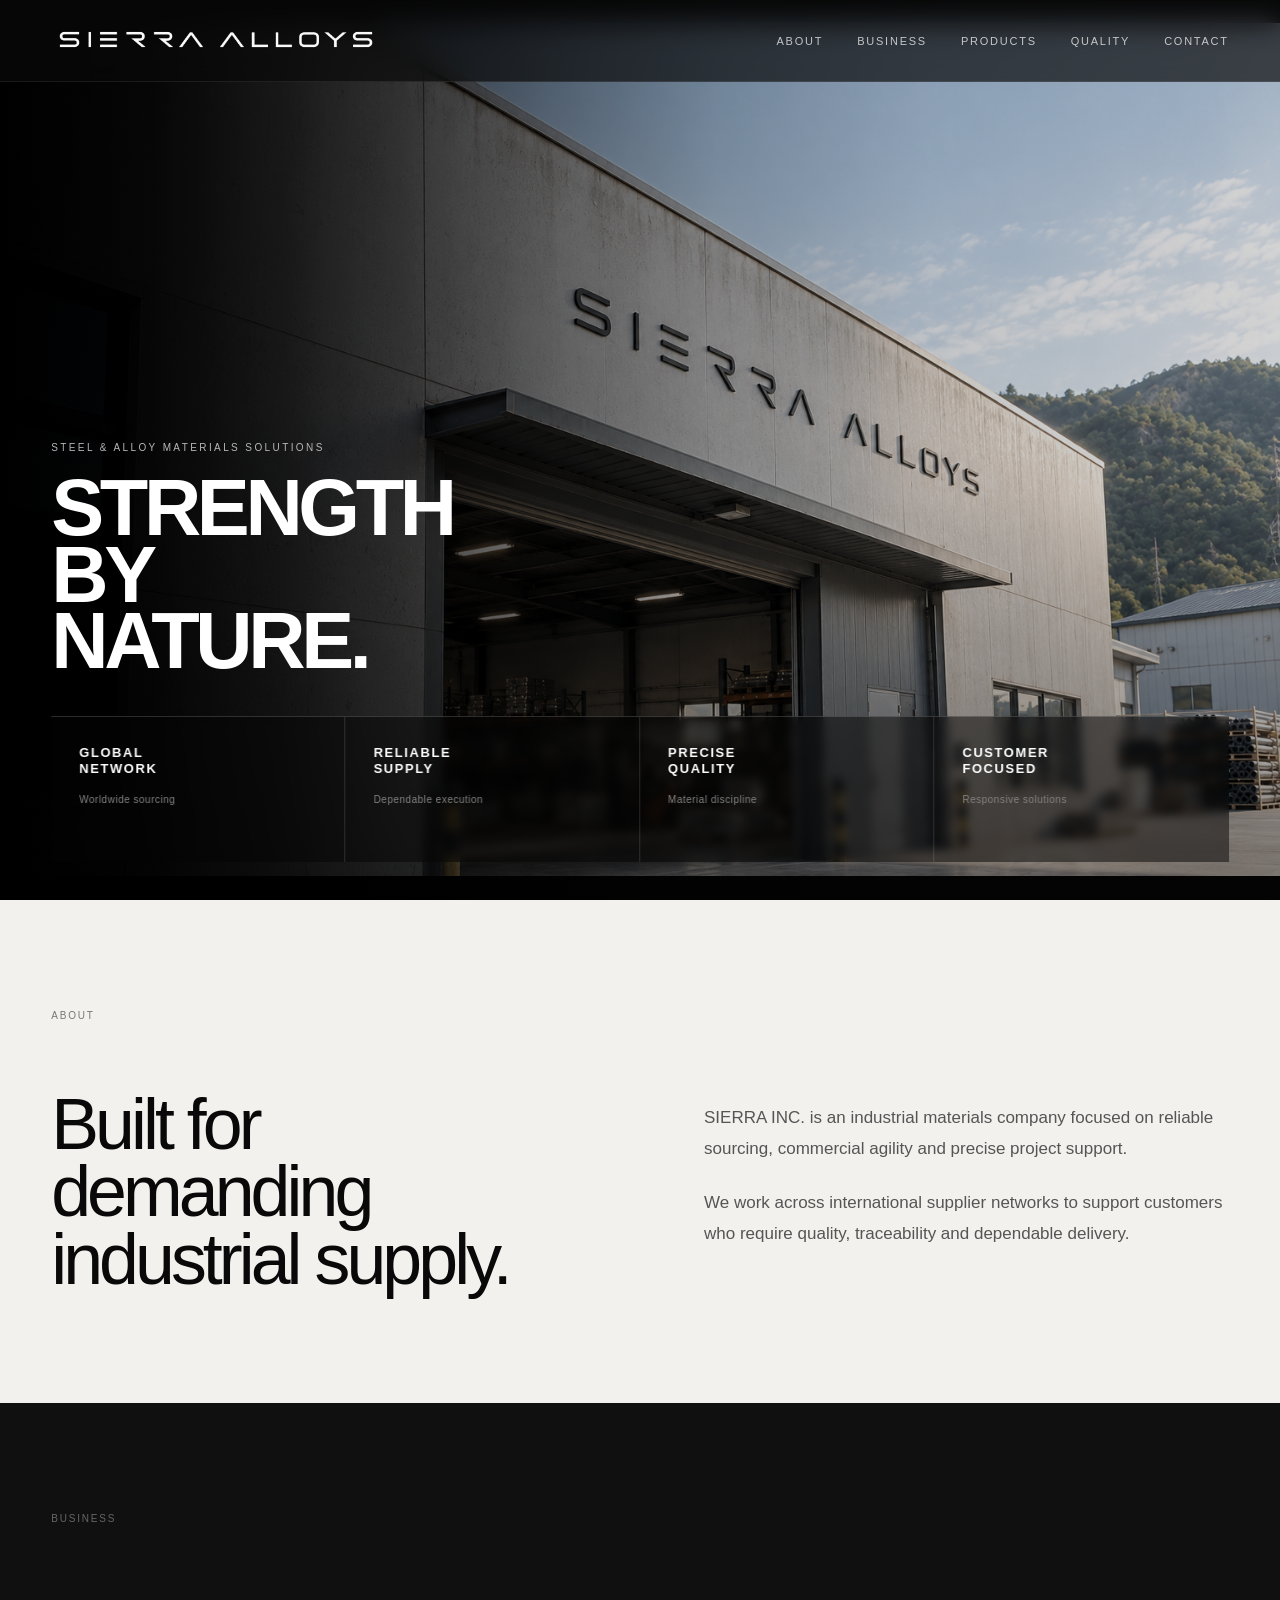
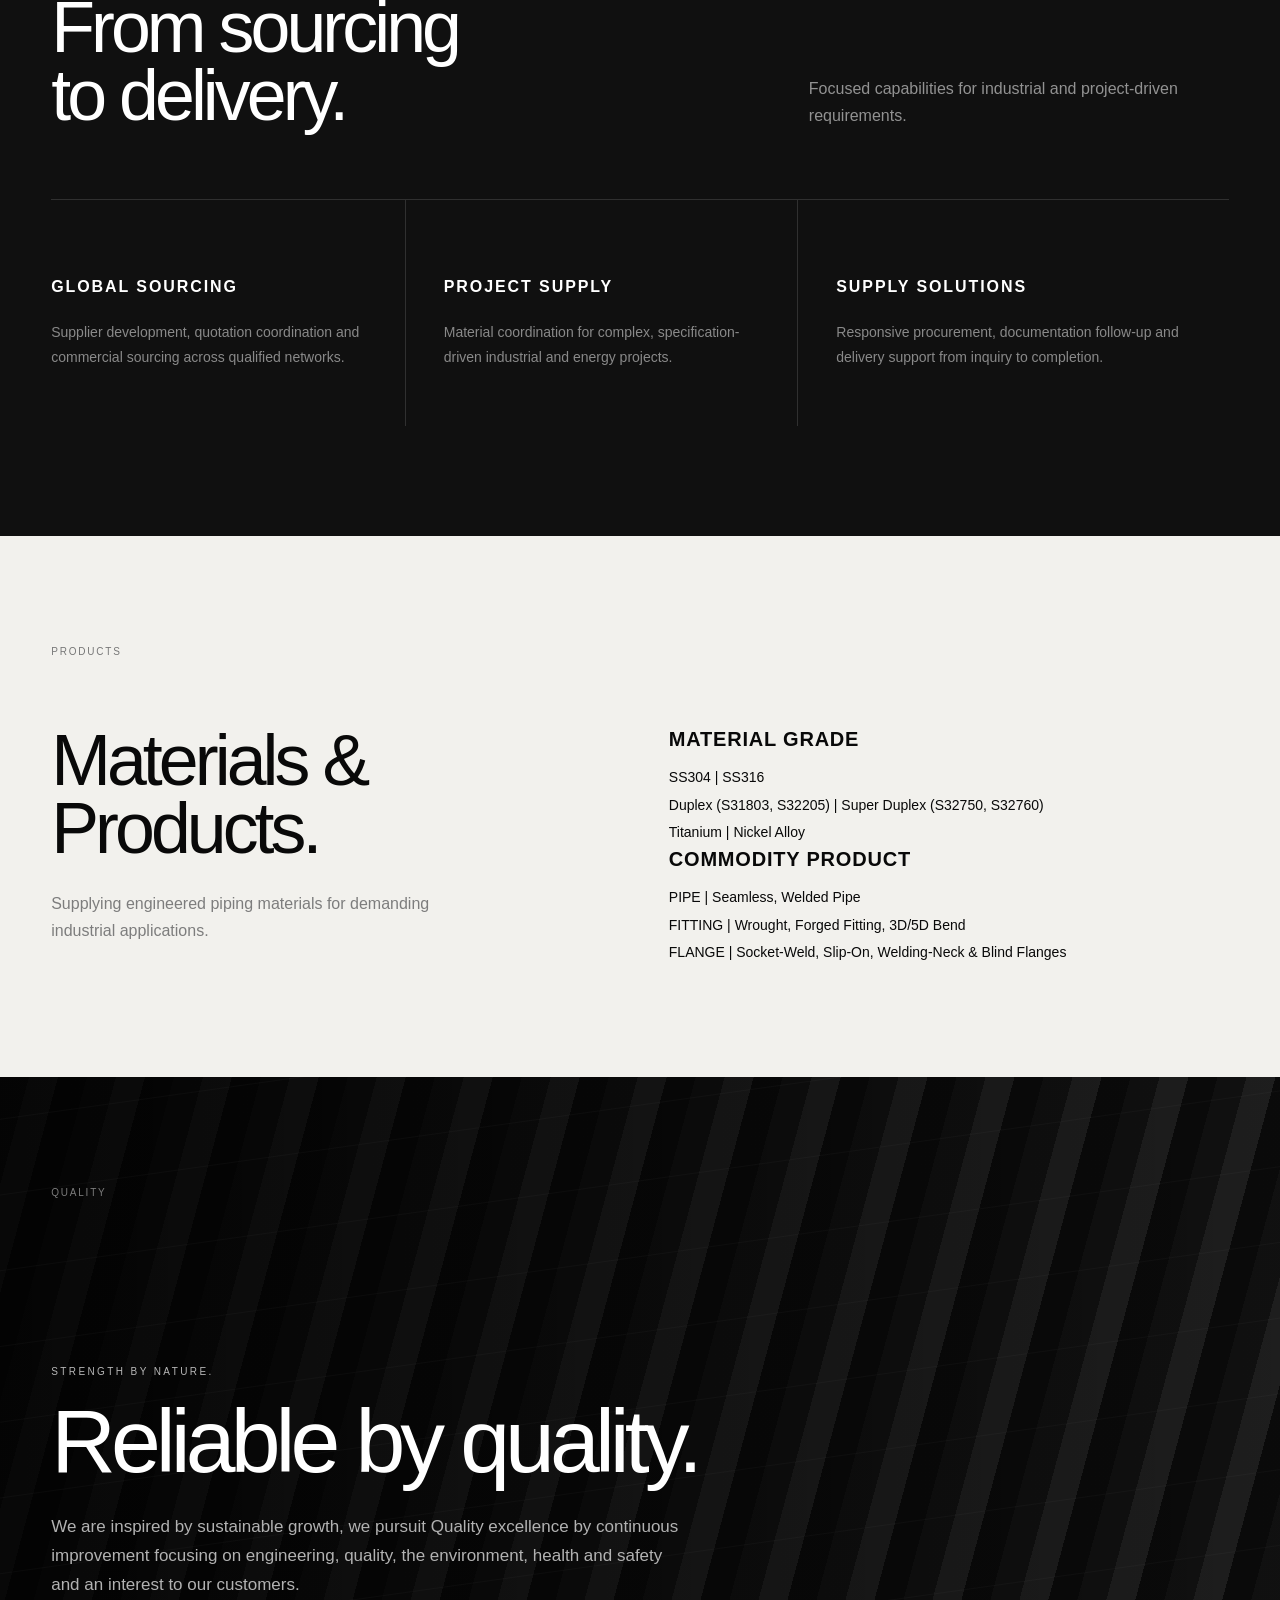
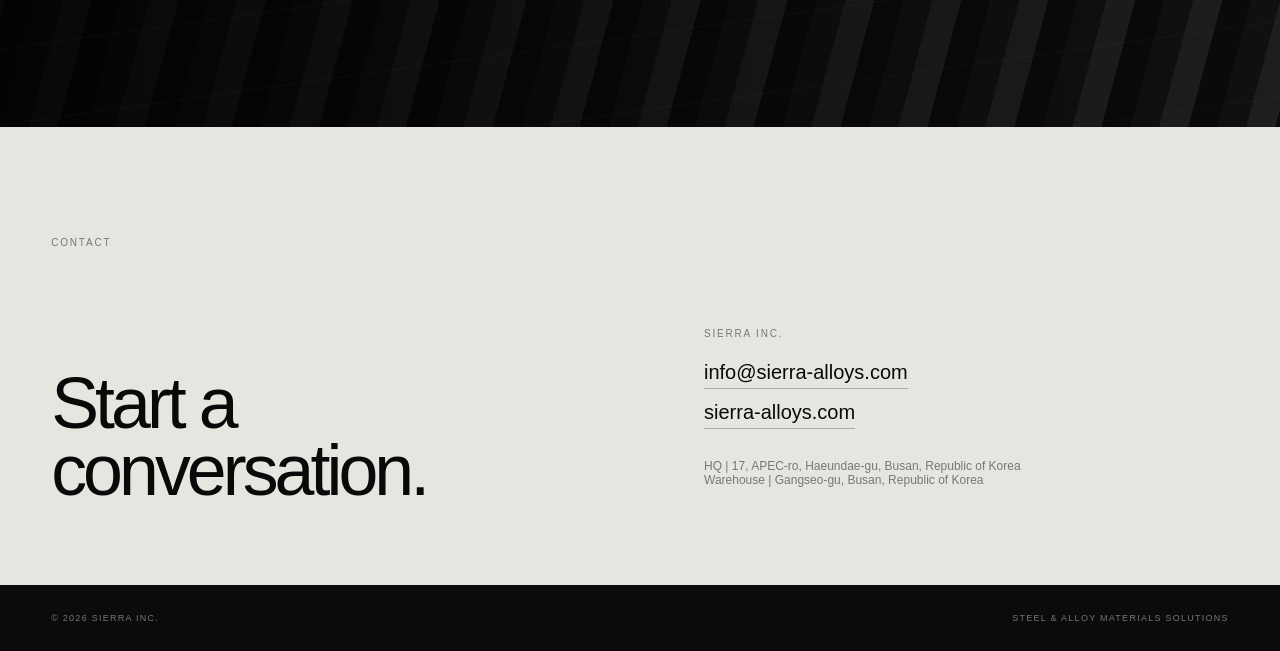
==== index.html @ 33228e4f "Update index.html" ====
<!doctype html>
<html lang="en">
<head>
  <meta charset="utf-8">
  <meta name="viewport" content="width=device-width, initial-scale=1">
  <meta name="description" content="SIERRA INC. — Steel & Alloy materials solutions.">
  <meta name="theme-color" content="#0a0a0a">
  <title>SIERRA ALLOYS | Steel & Alloy Materials Solutions</title>
  <link rel="stylesheet" href="style.css">
</head>
<body>
  <header class="site-header">
<a class="brand" href="#top" aria-label="SIERRA ALLOYS home">
  <img src="assets/sierra%20logo%20web2.png" alt="SIERRA ALLOYS">
</a>
    <button class="menu-toggle" aria-label="Open menu" aria-expanded="false">
      <span></span><span></span>
    </button>
    <nav class="nav">
      <a href="#about">ABOUT</a>
      <a href="#business">BUSINESS</a>
      <a href="#products">PRODUCTS</a>
      <a href="#quality">QUALITY</a>
      <a href="#contact">CONTACT</a>
    </nav>
  </header>

  <main id="top">
<section class="hero">

  <div class="hero-bg"></div>

  <div class="hero-content">

    <div class="hero-copy">

      <p class="eyebrow">STEEL &amp; ALLOY MATERIALS SOLUTIONS</p>

      <h1>
        STRENGTH<br>
        BY<br>
        NATURE.
      </h1>

    </div>

  </div>

  <div class="feature-strip">

    <div>
      <span class="feature-no"></span>
      <strong>GLOBAL<br>NETWORK</strong>
      <small>Worldwide sourcing</small>
    </div>

    <div>
      <span class="feature-no"></span>
      <strong>RELIABLE<br>SUPPLY</strong>
      <small>Dependable execution</small>
    </div>

    <div>
      <span class="feature-no"></span>
      <strong>PRECISE<br>QUALITY</strong>
      <small>Material discipline</small>
    </div>

    <div>
      <span class="feature-no"></span>
      <strong>CUSTOMER<br>FOCUSED</strong>
      <small>Responsive solutions</small>
    </div>

  </div>

</section>

    <section class="section light" id="about">
      <div class="section-label">ABOUT</div>
      <div class="two-col">
        <h2>Built for demanding<br>industrial supply.</h2>
        <div class="body-copy">
          <p>
            SIERRA INC. is an industrial materials company focused on reliable
            sourcing, commercial agility and precise project support.
          </p>
          <p>
            We work across international supplier networks to support customers
            who require quality, traceability and dependable delivery.
          </p>
        </div>
      </div>
    </section>

    <section class="section dark" id="business">
      <div class="section-label">BUSINESS</div>
      <div class="section-head">
        <h2>From sourcing<br>to delivery.</h2>
        <p>Focused capabilities for industrial and project-driven requirements.</p>
      </div>
      <div class="cards">
        <article>
          <span></span>
          <h3>GLOBAL SOURCING</h3>
          <p>Supplier development, quotation coordination and commercial sourcing across qualified networks.</p>
        </article>
        <article>
          <span></span>
          <h3>PROJECT SUPPLY</h3>
          <p>Material coordination for complex, specification-driven industrial and energy projects.</p>
        </article>
        <article>
          <span></span>
          <h3>SUPPLY SOLUTIONS</h3>
          <p>Responsive procurement, documentation follow-up and delivery support from inquiry to completion.</p>
        </article>
      </div>
    </section>

   <section class="section light" id="products">
  <div class="section-label">PRODUCTS</div>

  <div class="product-layout">
    <div>
      <h2>Materials &<br>Products.</h2>
      <p class="muted">
        Supplying engineered piping materials for demanding industrial applications.
      </p>
    </div>

<div class="product-list">

  <div class="product-heading">
    <span></span>
    <strong>MATERIAL GRADE</strong>
    <em>→</em>
  </div>

  <div class="product-detail">
    <span></span>
    <strong>SS304 | SS316</strong>
    <em></em>
  </div>

  <div class="product-detail">
    <span></span>
    <strong>Duplex (S31803, S32205) | Super Duplex (S32750, S32760)</strong>
    <em></em>
  </div>

  <div class="product-detail">
    <span></span>
    <strong>Titanium | Nickel Alloy</strong>
    <em></em>
  </div>

  <div class="product-heading">
    <span></span>
    <strong>COMMODITY PRODUCT</strong>
    <em>→</em>
  </div>

  <div class="product-detail">
    <span></span>
    <strong>PIPE | Seamless, Welded Pipe</strong>
    <em></em>
  </div>

  <div class="product-detail">
    <span></span>
    <strong>FITTING | Wrought, Forged Fitting, 3D/5D Bend</strong>
    <em></em>
  </div>

  <div class="product-detail">
    <span></span>
    <strong>FLANGE | Socket-Weld, Slip-On, Welding-Neck &amp; Blind Flanges</strong>
    <em></em>
  </div>

</div>
  </div>
</section>

    <section class="section metal" id="quality">
      <div class="section-label">QUALITY</div>
      <div class="solution-copy">
        <p class="eyebrow">STRENGTH BY NATURE.</p>
        <h2>Reliable by quality.</h2>
        <p>
          We are inspired by sustainable growth, we pursuit Quality excellence by continuous improvement focusing on engineering, quality, the environment, health and safety and an interest to our customers.
        </p>
      </div>
    </section>

    <section class="section contact" id="contact">
      <div class="section-label">CONTACT</div>
      <div class="contact-grid">
        <div>
          <h2>Start a<br>conversation.</h2>
        </div>
        <div class="contact-info">
          <p class="caption">SIERRA INC.</p>
          <a href="mailto:info@sierra-alloys.com">info@sierra-alloys.com</a>
          <a href="https://sierra-alloys.com">sierra-alloys.com</a>
          <p class="small">HQ | 17, APEC-ro, Haeundae-gu, Busan, Republic of Korea<br>
          Warehouse | Gangseo-gu, Busan, Republic of Korea</p>
        </div>
      </div>
    </section>
  </main>

  <footer>
    <span>© 2026 SIERRA INC.</span>
    <span>STEEL & ALLOY MATERIALS SOLUTIONS</span>
  </footer>

  <script src="script.js"></script>
</body>
</html>
---- style.css ----
:root{
  --black:#090909;
  --charcoal:#121212;
  --line:#2c2c2c;
  --off:#f2f1ed;
  --white:#fff;
  --muted:#9b9b9b;
  --max:1440px;
  --side:4vw;
}

*{
  box-sizing:border-box;
}

html{
  scroll-behavior:smooth;
}

body{
  margin:0;
  font-family:Arial, Helvetica, sans-serif;
  color:var(--black);
  background:var(--off);
  -webkit-font-smoothing:antialiased;
}

a{
  color:inherit;
  text-decoration:none;
}


/* HEADER */

.site-header{
  position:fixed;
  top:0;
  left:0;
  right:0;
  z-index:50;

  height:82px;

  padding:0 max(28px,var(--side));

  display:flex;
  align-items:center;
  justify-content:space-between;

  background:rgba(9,9,9,.68);

  backdrop-filter:blur(14px);
  -webkit-backdrop-filter:blur(14px);

  border-bottom:1px solid rgba(255,255,255,.08);

  color:#fff;
}


/* LOGO */

.brand{
  display:flex;
  align-items:center;
  justify-content:flex-start;

  width:340px;
  height:82px;

  flex:0 0 340px;

  margin:0;
  padding:0;

  overflow:visible;
}

.brand img{
  display:block;

  width:300px;
  height:auto;

  max-width:none;
  max-height:none;

  margin:0;
  padding:0;

  object-fit:contain;
  object-position:left center;

  transform:scale(1.10);
  transform-origin:left center;
}

.brand-word{
  display:none;
}


/* NAVIGATION */

.nav{
  display:flex;
  align-items:center;
  gap:34px;

  font-size:11px;
  letter-spacing:.16em;
}

.nav a{
  opacity:.72;
  transition:opacity .2s ease;
}

.nav a:hover{
  opacity:1;
}

.menu-toggle{
  display:none;

  width:34px;
  height:28px;

  padding:5px;

  border:0;
  background:none;
}

.menu-toggle span{
  display:block;

  height:1px;

  margin:6px 0;

  background:#fff;
}


/* HERO */

.hero{
  position:relative;

  height:100vh;
  min-height:760px;

  padding-top:82px;

  background:#090909;
  color:#fff;

  overflow:hidden;
}

.hero-bg{
  position:absolute;

  top:0;
  left:0;
  right:0;
  bottom:0;

  z-index:0;

  background-color:#090909;

  background-image:
    linear-gradient(
      90deg,
      rgba(2,2,2,.99) 0%,
      rgba(2,2,2,.95) 12%,
      rgba(2,2,2,.84) 22%,
      rgba(3,3,3,.66) 32%,
      rgba(3,3,3,.42) 43%,
      rgba(3,3,3,.20) 56%,
      rgba(3,3,3,.07) 72%,
      rgba(3,3,3,.02) 100%
    ),
    linear-gradient(
      0deg,
      rgba(5,5,5,.42) 0%,
      rgba(5,5,5,.07) 45%,
      rgba(5,5,5,.07) 100%
    ),
    url("assets/sierra-main.jpg");

  background-repeat:no-repeat;
  background-size:100% auto;
  background-position:52% center;

  filter:
    saturate(.64)
    contrast(1.03)
    brightness(.90);
}

.hero-content{
  position:relative;
  z-index:2;

  width:calc(100% - (var(--side) * 2));
  max-width:var(--max);

  height:calc(100% - 183px);

  margin:0 auto;

  display:flex;
  align-items:flex-end;
}

.hero-copy{
  width:58%;

  padding:0 5vw 42px 0;
}

.eyebrow{
  margin:0 0 22px;

  font-size:10px;
  line-height:1;

  letter-spacing:.24em;

  color:#b7b7b7;
}

.hero h1{
  margin:0;

  font-size:clamp(64px,6.2vw,104px);
  line-height:.84;

  font-weight:600;

  letter-spacing:-.055em;

  color:#fff;
}

.lead{
  max-width:530px;

  margin:32px 0 24px;

  font-size:16px;
  line-height:1.7;

  color:#bcbcbc;
}

.text-link{
  display:inline-block;

  width:max-content;

  padding-bottom:9px;

  border-bottom:1px solid rgba(255,255,255,.28);

  font-size:10px;
  letter-spacing:.2em;

  color:#fff;
}

.text-link span{
  margin-left:18px;
}


/* FEATURE STRIP */

.feature-strip{
  position:absolute;

  left:50%;
  bottom:38px;

  transform:translateX(-50%);

  z-index:3;

  width:calc(100% - (var(--side) * 2));
  max-width:var(--max);

  display:grid;
  grid-template-columns:repeat(4,1fr);

  border-top:1px solid rgba(255,255,255,.16);

  background:rgba(5,5,5,.50);

  backdrop-filter:blur(5px);
  -webkit-backdrop-filter:blur(5px);
}

.feature-strip > div{
  position:relative;

  min-height:145px;

  padding:28px;

  border-right:1px solid rgba(255,255,255,.14);
}

.feature-strip > div:last-child{
  border-right:0;
}

.feature-no{
  position:absolute;
  top:18px;
  right:18px;

  font-size:9px;
  color:#777;
}

.feature-strip strong{
  display:block;

  font-size:13px;
  line-height:1.2;

  letter-spacing:.12em;

  color:#fff;
}

.feature-strip small{
  display:block;

  margin-top:18px;

  font-size:10px;
  letter-spacing:.05em;

  color:#858585;
}


/* GENERAL */

.section{
  padding:110px max(28px,var(--side));

  scroll-margin-top:82px;
}

.section > *{
  width:100%;
  max-width:var(--max);

  margin-left:auto;
  margin-right:auto;
}

.section-label{
  margin-top:0;
  margin-bottom:70px;

  font-size:10px;
  letter-spacing:.18em;

  color:#777;
}

.two-col{
  display:grid;
  grid-template-columns:1fr 1fr;
  gap:10vw;
}

h2{
  margin:0;

  font-size:clamp(44px,5.6vw,90px);
  line-height:.94;

  letter-spacing:-.055em;

  font-weight:500;
}

.body-copy{
  max-width:560px;
  padding-top:12px;
}

.body-copy p{
  margin:0 0 24px;

  font-size:17px;
  line-height:1.8;

  color:#555;
}


/* BUSINESS */

.dark{
  background:#101010;
  color:#fff;
}

.dark .section-label{
  color:#666;
}

.section-head{
  display:flex;
  justify-content:space-between;
  align-items:flex-end;

  gap:50px;

  margin-bottom:70px;
}

.section-head p{
  max-width:420px;

  margin:0;

  color:#929292;
  line-height:1.7;
}

.cards{
  display:grid;
  grid-template-columns:repeat(3,1fr);

  border-top:1px solid #303030;
}

.cards article{
  margin-right:38px;

  padding:34px 38px 56px 0;

  border-right:1px solid #303030;
}

.cards article:last-child{
  margin-right:0;
  border-right:0;
}

.cards span{
  font-size:10px;
  color:#666;
}

.cards h3{
  margin:44px 0 24px;

  font-size:16px;
  letter-spacing:.12em;
}

.cards p{
  max-width:370px;

  margin:0;

  font-size:14px;
  line-height:1.8;

  color:#898989;
}


/* ========================================
   PRODUCTS
======================================== */

.product-layout{
  position:relative;

  display:grid;

  /*
    왼쪽 제목을 더 왼쪽,
    오른쪽 제품정보를 더 오른쪽
  */
  grid-template-columns:44% 56%;

  width:100%;
  max-width:var(--max);

  gap:0;

  align-items:start;
}


/* LEFT : MATERIALS & PRODUCTS */

.product-layout > div:first-child{
  grid-column:1;
  grid-row:1;

  justify-self:start;

  width:100%;

  padding:0;
  margin:0;
}

.product-layout > div:first-child h2{
  width:100%;
  max-width:520px;

  margin:0;
}

.product-layout > div:first-child .muted{
  width:100%;
  max-width:420px;

  margin-top:28px;

  color:#7d7d7d;

  line-height:1.7;
}


/* RIGHT : PRODUCT INFO */

.product-list{
  grid-column:2;
  grid-row:1;

  width:560px;
  max-width:100%;

  justify-self:end;

  margin:0;
  padding:0;

  border:0;
}


/* PRODUCT HEADINGS */

.product-list .product-heading{
  display:block;

  width:100%;

  min-height:0;

  padding:0;
  margin:0 0 12px;

  border:0;
}

.product-list .product-heading span{
  display:none;
}

.product-list .product-heading strong{
  display:block;

  margin:0;
  padding:0;

  font-size:20px;
  line-height:1.25;

  font-weight:700;

  letter-spacing:.04em;
}


/* REMOVE ARROWS */

.product-list .product-heading em{
  display:none;
}


/* PRODUCT DETAILS */

.product-list .product-detail{
  display:block;

  width:100%;

  height:auto;
  min-height:0;

  padding:4px 0;
  margin:0;

  border:0;
}

.product-list .product-detail strong{
  display:block;

  margin:0;
  padding:0;

  font-size:14px;
  line-height:1.4;

  font-weight:400;

  letter-spacing:0;
}


/* SECOND GROUP */

.product-list .second-heading{
  margin-top:22px;
  margin-bottom:12px;

  border:0;
}


/* QUALITY */

.metal{
  position:relative;

  min-height:650px;

  display:flex;
  flex-direction:column;
  justify-content:flex-end;

  overflow:hidden;

  color:#fff;

  background:
    linear-gradient(
      90deg,
      rgba(0,0,0,.8),
      rgba(0,0,0,.22)
    ),
    repeating-linear-gradient(
      105deg,
      #151515 0 28px,
      #262626 28px 56px,
      #0d0d0d 56px 84px
    );
}

.metal:after{
  content:"";

  position:absolute;

  inset:-20%;

  opacity:.45;

  background:
    repeating-linear-gradient(
      0deg,
      transparent 0 73px,
      rgba(255,255,255,.06) 74px,
      transparent 75px
    );

  transform:rotate(-8deg);
}

.metal > *{
  position:relative;
  z-index:2;
}

.metal .section-label{
  position:absolute;

  top:110px;

  left:max(28px,var(--side));
  right:max(28px,var(--side));

  color:#7c7c7c;
}

.solution-copy{
  margin:0 !important;
  max-width:800px !important;
}

.solution-copy h2{
  font-size:clamp(54px,7vw,105px);
}

.solution-copy > p:last-child{
  max-width:630px;

  margin-top:30px;

  font-size:17px;
  line-height:1.7;

  color:#b2b2b2;
}


/* CONTACT */

.contact{
  padding-bottom:80px;

  background:#e7e5df;
}

.contact-grid{
  display:grid;
  grid-template-columns:1fr 1fr;

  gap:10vw;

  align-items:end;
}

.contact-info{
  display:flex;
  flex-direction:column;
  align-items:flex-start;

  gap:12px;

  padding-bottom:6px;
}

.contact-info a{
  padding-bottom:4px;

  border-bottom:1px solid #aaa;

  font-size:20px;
}

.caption{
  font-size:10px;
  letter-spacing:.18em;

  color:#777;
}

.small{
  margin-top:18px;

  font-size:12px;

  color:#777;
}


/* FOOTER */

footer{
  padding:28px max(28px,var(--side));

  display:flex;
  justify-content:space-between;

  background:#0b0b0b;

  color:#777;

  font-size:9px;
  letter-spacing:.14em;
}


/* TABLET */

@media(max-width:1100px){

  .brand{
    width:260px;
    flex-basis:260px;
  }

  .brand img{
    width:245px;
    transform:scale(1.06);
  }

  .nav{
    gap:22px;
    font-size:10px;
  }

  .hero h1{
    font-size:clamp(58px,7vw,84px);
  }

}


/* MOBILE */

@media(max-width:850px){

  :root{
    --side:28px;
  }

  .site-header{
    height:70px;
    padding:0 24px;
  }

  .brand{
    width:175px;
    height:70px;

    flex:0 0 175px;
  }

  .brand img{
    width:165px;

    transform:scale(1.05);
    transform-origin:left center;
  }

  .nav{
    position:absolute;

    top:70px;
    left:0;
    right:0;

    display:none;

    flex-direction:column;
    align-items:flex-start;

    gap:24px;

    padding:32px 28px 38px;

    border-top:1px solid #292929;

    background:#0a0a0a;
  }

  .nav.open{
    display:flex;
  }

  .menu-toggle{
    display:block;
  }


  /* HERO */

  .hero{
    height:auto;

    min-height:92svh;

    padding-top:70px;
    padding-bottom:230px;
  }

  .hero-bg{
    top:70px;

    background-image:
      linear-gradient(
        90deg,
        rgba(2,2,2,.62) 0%,
        rgba(2,2,2,.42) 24%,
        rgba(2,2,2,.22) 48%,
        rgba(2,2,2,.10) 72%,
        rgba(2,2,2,.04) 100%
      ),
      linear-gradient(
        0deg,
        rgba(5,5,5,.42) 0%,
        rgba(5,5,5,.10) 42%,
        rgba(5,5,5,.04) 100%
      ),
      url("assets/sierra-main.jpg");

    background-size:cover;
    background-position:60% 60%;
    background-repeat:no-repeat;

    filter:
      saturate(.74)
      contrast(1.01)
      brightness(.98);
  }

  .hero-content{
    width:calc(100% - 56px);

    min-height:540px;
    height:auto;

    align-items:flex-end;
  }

  .hero-copy{
    width:100%;

    padding:0 0 48px 0;
  }

  .eyebrow{
    margin-bottom:18px;

    font-size:9px;
  }

  .hero h1{
    font-size:clamp(48px,15vw,74px);
    line-height:.88;
  }

  .lead{
    max-width:92%;

    font-size:14px;
  }


  /* FEATURE STRIP */

  .feature-strip{
    bottom:20px;

    width:calc(100% - 56px);

    grid-template-columns:1fr 1fr;
  }

  .feature-strip > div{
    min-height:110px;

    padding:22px;
  }

  .feature-strip > div:nth-child(2){
    border-right:0;
  }

  .feature-strip > div:nth-child(-n+2){
    border-bottom:1px solid rgba(255,255,255,.14);
  }


  /* GENERAL */

  .section{
    padding-top:82px;
    padding-bottom:82px;
  }

  .section-label{
    margin-bottom:50px;
  }

  .two-col,
  .section-head,
  .contact-grid{
    display:grid;
    grid-template-columns:1fr;

    gap:48px;
  }

  .section-head{
    align-items:start;
  }

  .cards{
    grid-template-columns:1fr;
  }

  .cards article{
    margin:0;

    padding-right:0;

    border-right:0;
    border-bottom:1px solid #303030;
  }

  .cards article:last-child{
    border-bottom:0;
  }


  /* PRODUCTS MOBILE */

  .product-layout{
    display:grid;

    grid-template-columns:1fr;
    grid-template-rows:auto auto;

    gap:42px;

    width:100%;
  }

  .product-layout > div:first-child{
    grid-column:1;
    grid-row:1;

    width:100%;

    padding:0;
    margin:0;

    justify-self:stretch;
  }

  .product-layout > div:first-child h2{
    width:100%;
    max-width:none;

    margin:0;

    font-size:clamp(42px,12vw,58px);
    line-height:.94;

    letter-spacing:-.055em;
  }

  .product-layout > div:first-child .muted{
    width:100%;
    max-width:360px;

    margin-top:22px;

    font-size:14px;
    line-height:1.7;
  }

  .product-list{
    grid-column:1;
    grid-row:2;

    width:100%;
    max-width:none;

    justify-self:stretch;

    margin:0;
    padding:0;

    border:0;
  }

  .product-list .product-heading{
    display:block;

    width:100%;

    min-height:0;

    padding:0;

    margin:0 0 10px;

    border:0;
  }

  .product-list .product-heading span{
    display:none;
  }

  .product-list .product-heading strong{
    display:block;

    font-size:16px;
    line-height:1.25;

    font-weight:700;

    letter-spacing:.025em;
  }

  .product-list .product-heading em{
    display:none;
  }

  .product-list .product-detail{
    width:100%;

    padding:5px 0;

    border:0;
  }

  .product-list .product-detail strong{
    display:block;

    font-size:13px;
    line-height:1.45;

    font-weight:400;
  }

  .product-list .second-heading{
    margin-top:22px;
    margin-bottom:10px;

    border:0;
  }


  /* QUALITY */

  .metal .section-label{
    top:82px;
  }


  /* FOOTER */

  footer{
    flex-direction:column;

    gap:30px;
  }

}
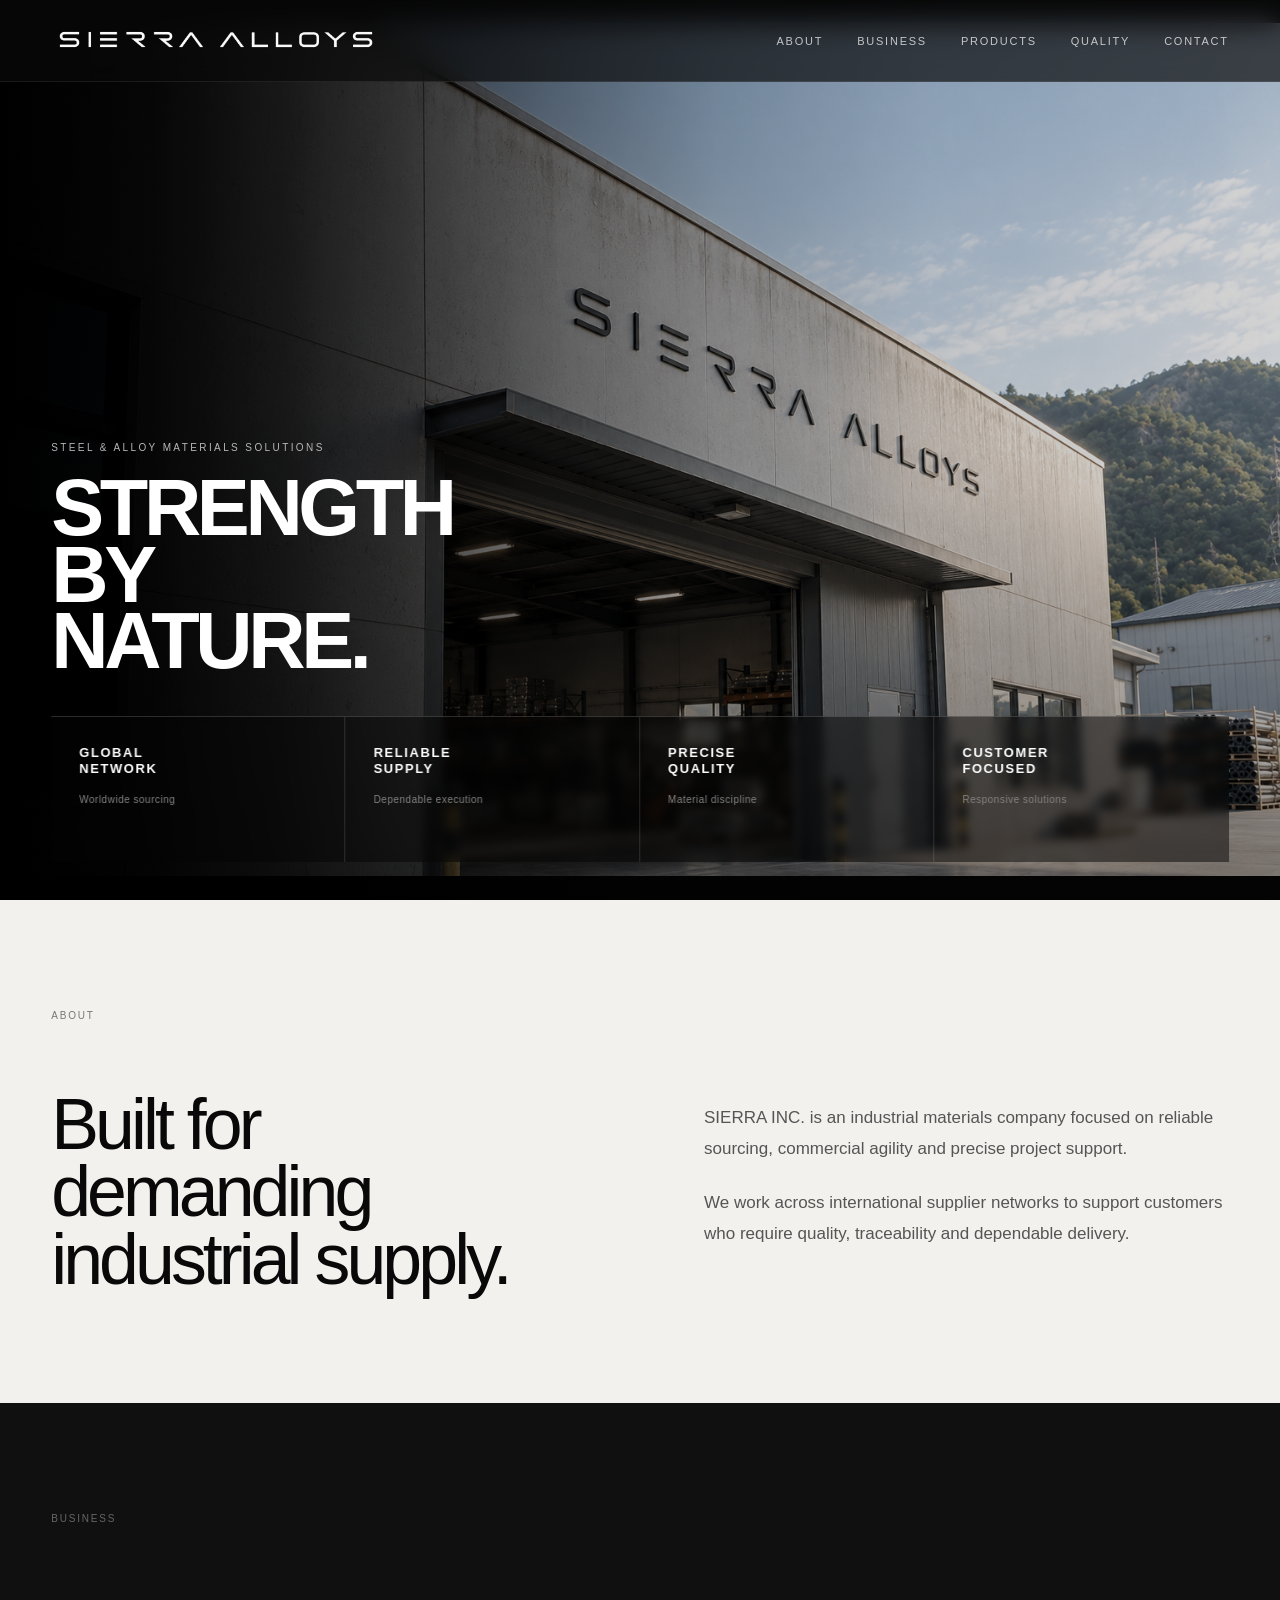
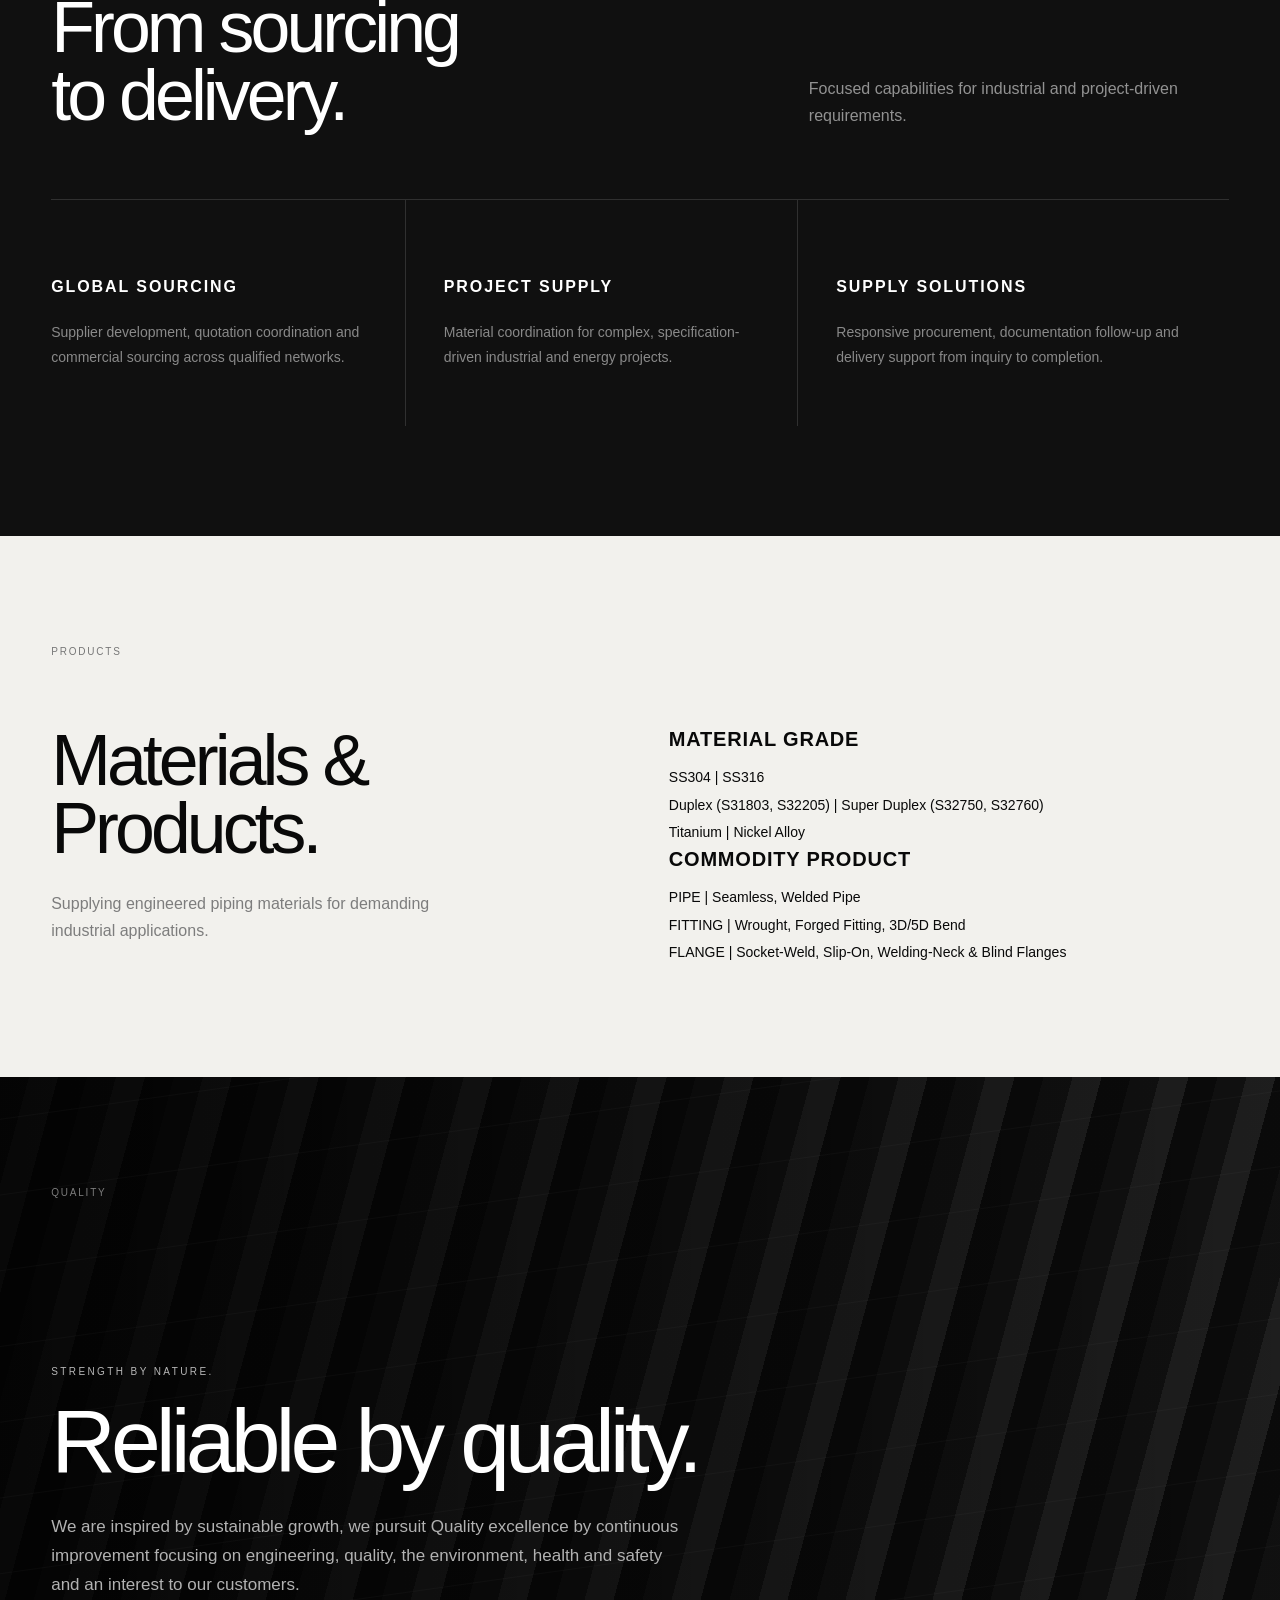
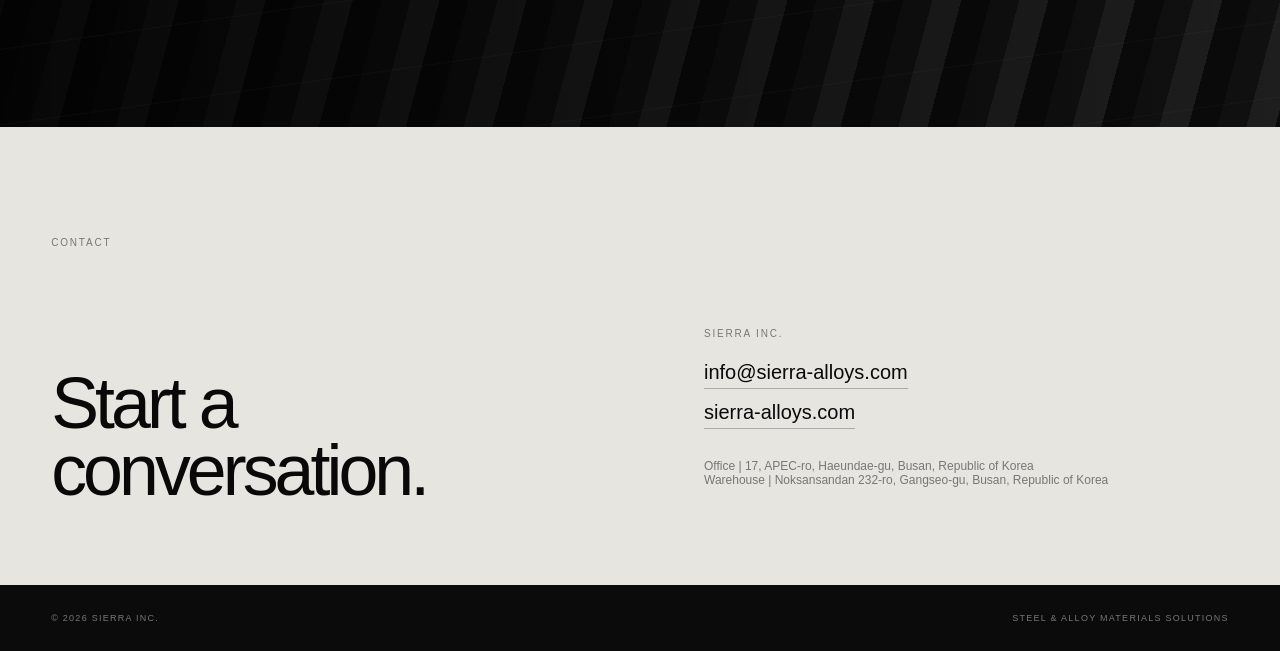
==== commit 529aa416: "Update index.html" ====
--- a/index.html
+++ b/index.html
@@ -204,8 +204,8 @@
           <p class="caption">SIERRA INC.</p>
           <a href="mailto:info@sierra-alloys.com">info@sierra-alloys.com</a>
           <a href="https://sierra-alloys.com">sierra-alloys.com</a>
-          <p class="small">HQ | 17, APEC-ro, Haeundae-gu, Busan, Republic of Korea<br>
-          Warehouse | Gangseo-gu, Busan, Republic of Korea</p>
+          <p class="small">Office | 17, APEC-ro, Haeundae-gu, Busan, Republic of Korea<br>
+          Warehouse | Noksansandan 232-ro, Gangseo-gu, Busan, Republic of Korea</p>
         </div>
       </div>
     </section>
--- a/style.css
+++ b/style.css
@@ -31,7 +31,9 @@
 }
 
 
-/* HEADER */
+/* ========================================
+   HEADER
+======================================== */
 
 .site-header{
   position:fixed;
@@ -59,7 +61,9 @@
 }
 
 
-/* LOGO */
+/* ========================================
+   LOGO
+======================================== */
 
 .brand{
   display:flex;
@@ -101,7 +105,9 @@
 }
 
 
-/* NAVIGATION */
+/* ========================================
+   NAVIGATION
+======================================== */
 
 .nav{
   display:flex;
@@ -144,7 +150,9 @@
 }
 
 
-/* HERO */
+/* ========================================
+   HERO
+======================================== */
 
 .hero{
   position:relative;
@@ -278,7 +286,9 @@
 }
 
 
-/* FEATURE STRIP */
+/* ========================================
+   FEATURE STRIP
+======================================== */
 
 .feature-strip{
   position:absolute;
@@ -350,7 +360,9 @@
 }
 
 
-/* GENERAL */
+/* ========================================
+   GENERAL
+======================================== */
 
 .section{
   padding:110px max(28px,var(--side));
@@ -408,7 +420,9 @@
 }
 
 
-/* BUSINESS */
+/* ========================================
+   BUSINESS
+======================================== */
 
 .dark{
   background:#101010;
@@ -491,10 +505,6 @@
 
   display:grid;
 
-  /*
-    왼쪽 제목을 더 왼쪽,
-    오른쪽 제품정보를 더 오른쪽
-  */
   grid-template-columns:44% 56%;
 
   width:100%;
@@ -639,7 +649,9 @@
 }
 
 
-/* QUALITY */
+/* ========================================
+   QUALITY
+======================================== */
 
 .metal{
   position:relative;
@@ -725,7 +737,9 @@
 }
 
 
-/* CONTACT */
+/* ========================================
+   CONTACT
+======================================== */
 
 .contact{
   padding-bottom:80px;
@@ -776,7 +790,9 @@
 }
 
 
-/* FOOTER */
+/* ========================================
+   FOOTER
+======================================== */
 
 footer{
   padding:28px max(28px,var(--side));
@@ -793,7 +809,9 @@
 }
 
 
-/* TABLET */
+/* ========================================
+   TABLET
+======================================== */
 
 @media(max-width:1100px){
 
@@ -819,19 +837,27 @@
 }
 
 
-/* MOBILE */
+/* ========================================
+   MOBILE
+======================================== */
 
 @media(max-width:850px){
 
   :root{
     --side:28px;
   }
+
+
+  /* HEADER */
 
   .site-header{
     height:70px;
     padding:0 24px;
   }
 
+
+  /* LOGO */
+
   .brand{
     width:175px;
     height:70px;
@@ -846,6 +872,9 @@
     transform-origin:left center;
   }
 
+
+  /* MOBILE NAV */
+
   .nav{
     position:absolute;
 
@@ -876,40 +905,77 @@
   }
 
 
-  /* HERO */
+  /* ========================================
+     MOBILE HERO
+  ======================================== */
 
   .hero{
-    height:auto;
-
-    min-height:92svh;
+    position:relative;
+
+    height:100svh;
+    min-height:760px;
 
     padding-top:70px;
-    padding-bottom:230px;
-  }
+    padding-bottom:0;
+
+    background:#090909;
+
+    overflow:hidden;
+  }
+
+
+  /* MOBILE HERO IMAGE */
 
   .hero-bg{
+    position:absolute;
+
     top:70px;
+    left:0;
+    right:0;
+    bottom:0;
+
+    z-index:0;
+
+    transform:none;
+
+    background-color:#090909;
 
     background-image:
       linear-gradient(
         90deg,
-        rgba(2,2,2,.62) 0%,
-        rgba(2,2,2,.42) 24%,
-        rgba(2,2,2,.22) 48%,
-        rgba(2,2,2,.10) 72%,
-        rgba(2,2,2,.04) 100%
+        rgba(2,2,2,.58) 0%,
+        rgba(2,2,2,.38) 24%,
+        rgba(2,2,2,.20) 48%,
+        rgba(2,2,2,.08) 72%,
+        rgba(2,2,2,.02) 100%
       ),
       linear-gradient(
         0deg,
-        rgba(5,5,5,.42) 0%,
-        rgba(5,5,5,.10) 42%,
-        rgba(5,5,5,.04) 100%
+        rgba(5,5,5,.48) 0%,
+        rgba(5,5,5,.14) 38%,
+        rgba(5,5,5,.02) 100%
       ),
       url("assets/sierra-main.jpg");
 
-    background-size:cover;
-    background-position:60% 60%;
     background-repeat:no-repeat;
+
+    /*
+      사진 확대 정도
+
+      114% = 현재 추천값
+      더 확대 → 118~122%
+      덜 확대 → 108~112%
+    */
+    background-size:auto 114%;
+
+    /*
+      56% = 좌우 위치
+      38% = 상하 위치
+
+      위로 올리려면 두번째 숫자를 낮춤
+      아래로 내리려면 두번째 숫자를 높임
+    */
+    background-position:56% 38%;
 
     filter:
       saturate(.74)
@@ -917,45 +983,80 @@
       brightness(.98);
   }
 
+
+  /* MOBILE HERO CONTENT */
+
   .hero-content{
+    position:relative;
+
+    z-index:2;
+
     width:calc(100% - 56px);
 
-    min-height:540px;
-    height:auto;
-
+    height:calc(100svh - 70px);
+    min-height:690px;
+
+    margin:0 auto;
+
+    display:flex;
     align-items:flex-end;
   }
+
 
   .hero-copy{
     width:100%;
 
-    padding:0 0 48px 0;
-  }
+    /*
+      feature strip 공간 확보
+    */
+    padding:0 0 235px 0;
+  }
+
 
   .eyebrow{
-    margin-bottom:18px;
+    margin:0 0 18px;
 
     font-size:9px;
   }
 
+
   .hero h1{
+    margin:0;
+
     font-size:clamp(48px,15vw,74px);
     line-height:.88;
-  }
+
+    letter-spacing:-.055em;
+  }
+
 
   .lead{
     max-width:92%;
 
+    margin-top:26px;
+
     font-size:14px;
-  }
-
-
-  /* FEATURE STRIP */
+    line-height:1.7;
+  }
+
+
+  /* ========================================
+     MOBILE FEATURE STRIP
+  ======================================== */
 
   .feature-strip{
+    position:absolute;
+
+    left:28px;
+    right:28px;
     bottom:20px;
 
-    width:calc(100% - 56px);
+    transform:none;
+
+    z-index:3;
+
+    width:auto;
+    max-width:none;
 
     grid-template-columns:1fr 1fr;
   }
@@ -975,7 +1076,9 @@
   }
 
 
-  /* GENERAL */
+  /* ========================================
+     MOBILE GENERAL
+  ======================================== */
 
   .section{
     padding-top:82px;
@@ -999,6 +1102,9 @@
     align-items:start;
   }
 
+
+  /* BUSINESS */
+
   .cards{
     grid-template-columns:1fr;
   }
@@ -1017,7 +1123,9 @@
   }
 
 
-  /* PRODUCTS MOBILE */
+  /* ========================================
+     PRODUCTS MOBILE
+  ======================================== */
 
   .product-layout{
     display:grid;
@@ -1064,6 +1172,7 @@
     line-height:1.7;
   }
 
+
   .product-list{
     grid-column:1;
     grid-row:2;
@@ -1079,6 +1188,7 @@
     border:0;
   }
 
+
   .product-list .product-heading{
     display:block;
 
@@ -1093,10 +1203,12 @@
     border:0;
   }
 
+
   .product-list .product-heading span{
     display:none;
   }
 
+
   .product-list .product-heading strong{
     display:block;
 
@@ -1108,10 +1220,12 @@
     letter-spacing:.025em;
   }
 
+
   .product-list .product-heading em{
     display:none;
   }
 
+
   .product-list .product-detail{
     width:100%;
 
@@ -1120,6 +1234,7 @@
     border:0;
   }
 
+
   .product-list .product-detail strong{
     display:block;
 
@@ -1128,6 +1243,7 @@
 
     font-weight:400;
   }
+
 
   .product-list .second-heading{
     margin-top:22px;
@@ -1137,14 +1253,18 @@
   }
 
 
-  /* QUALITY */
+  /* ========================================
+     QUALITY MOBILE
+  ======================================== */
 
   .metal .section-label{
     top:82px;
   }
 
 
-  /* FOOTER */
+  /* ========================================
+     FOOTER MOBILE
+  ======================================== */
 
   footer{
     flex-direction:column;
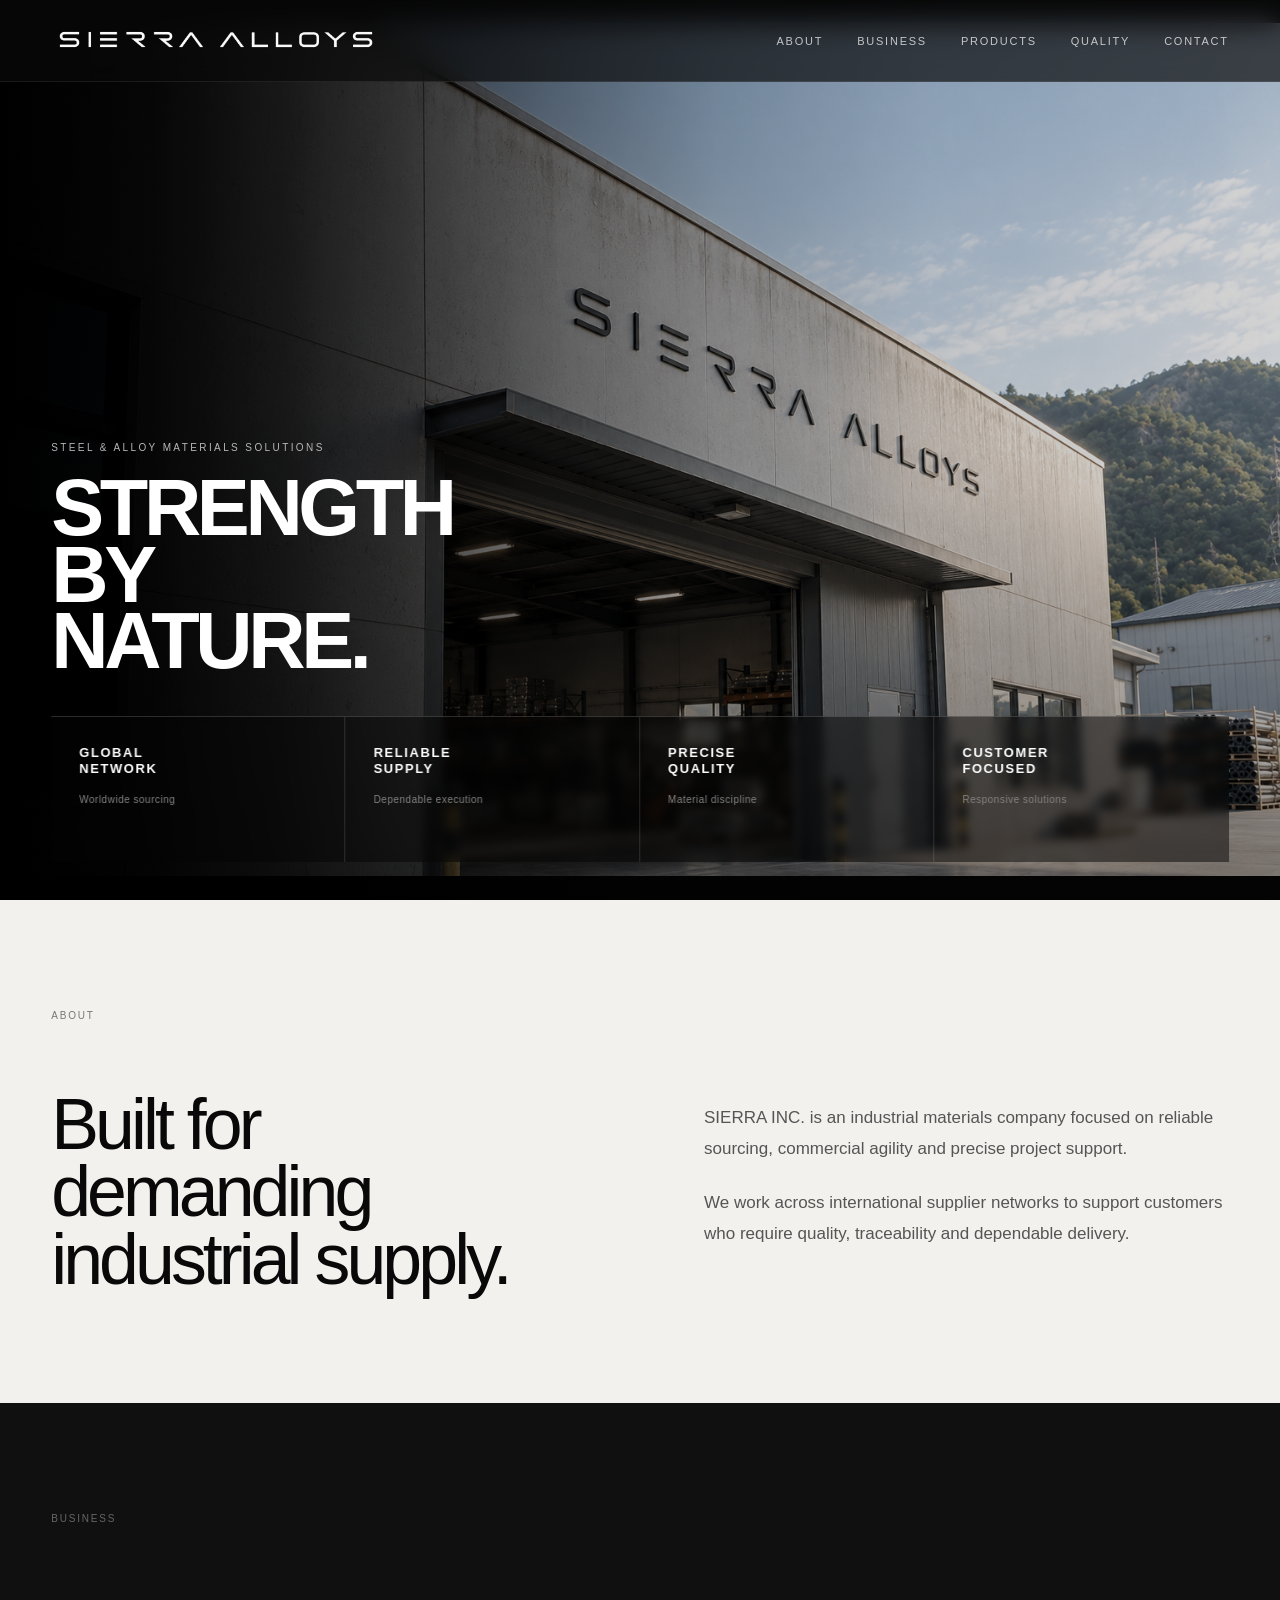
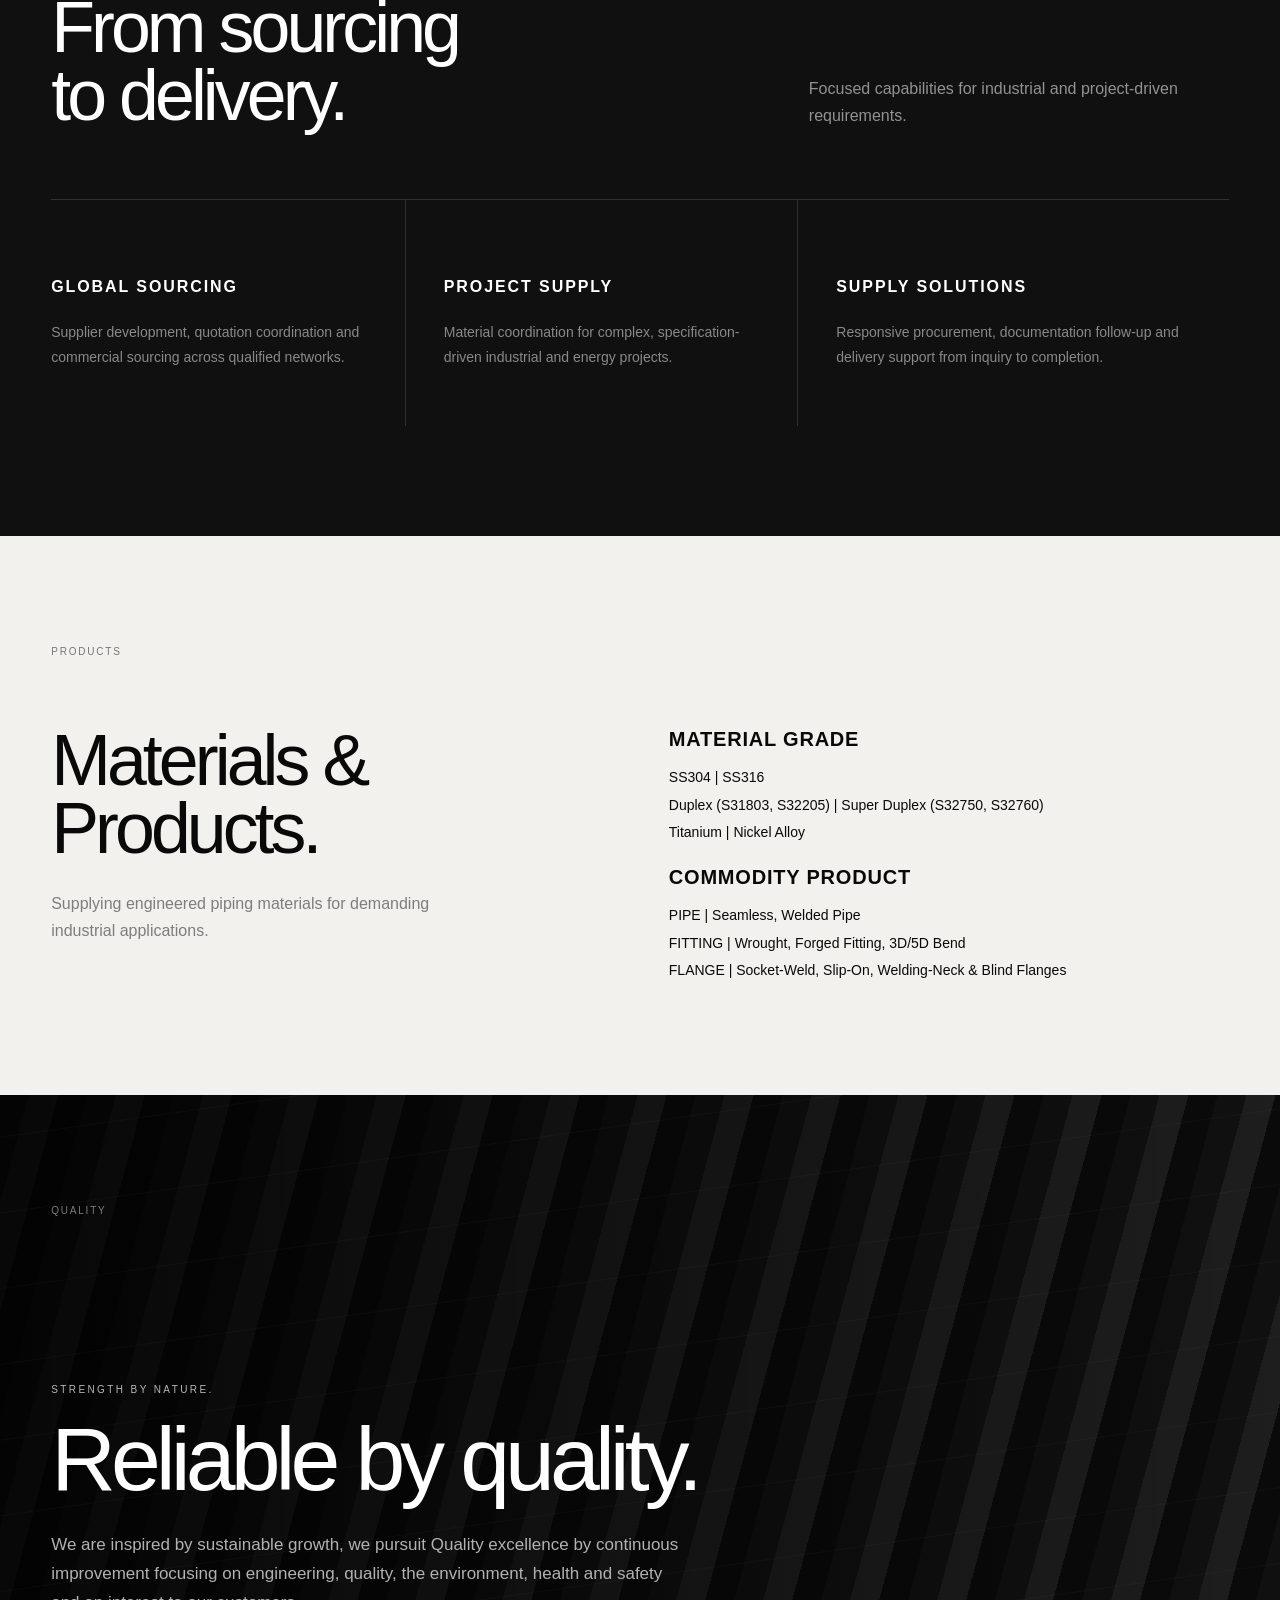
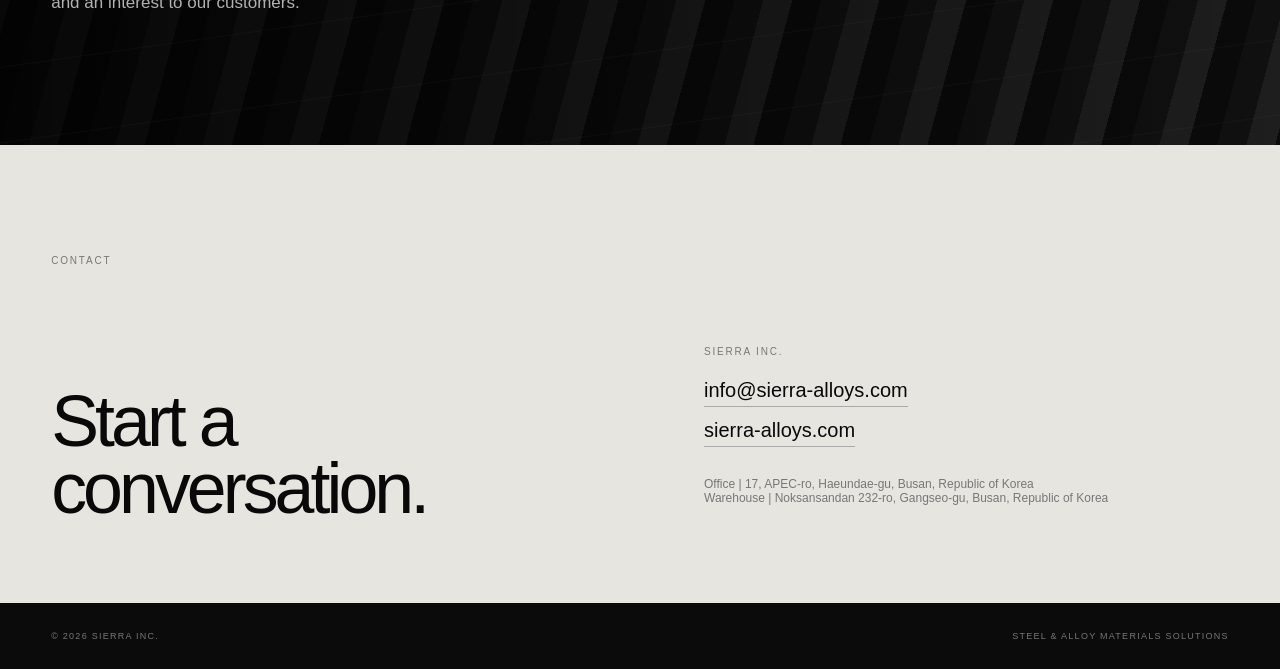
==== commit 3128b69b: "Update index.html" ====
--- a/index.html
+++ b/index.html
@@ -154,7 +154,7 @@
     <strong>Titanium | Nickel Alloy</strong>
     <em></em>
   </div>
-
+<br>
   <div class="product-heading">
     <span></span>
     <strong>COMMODITY PRODUCT</strong>
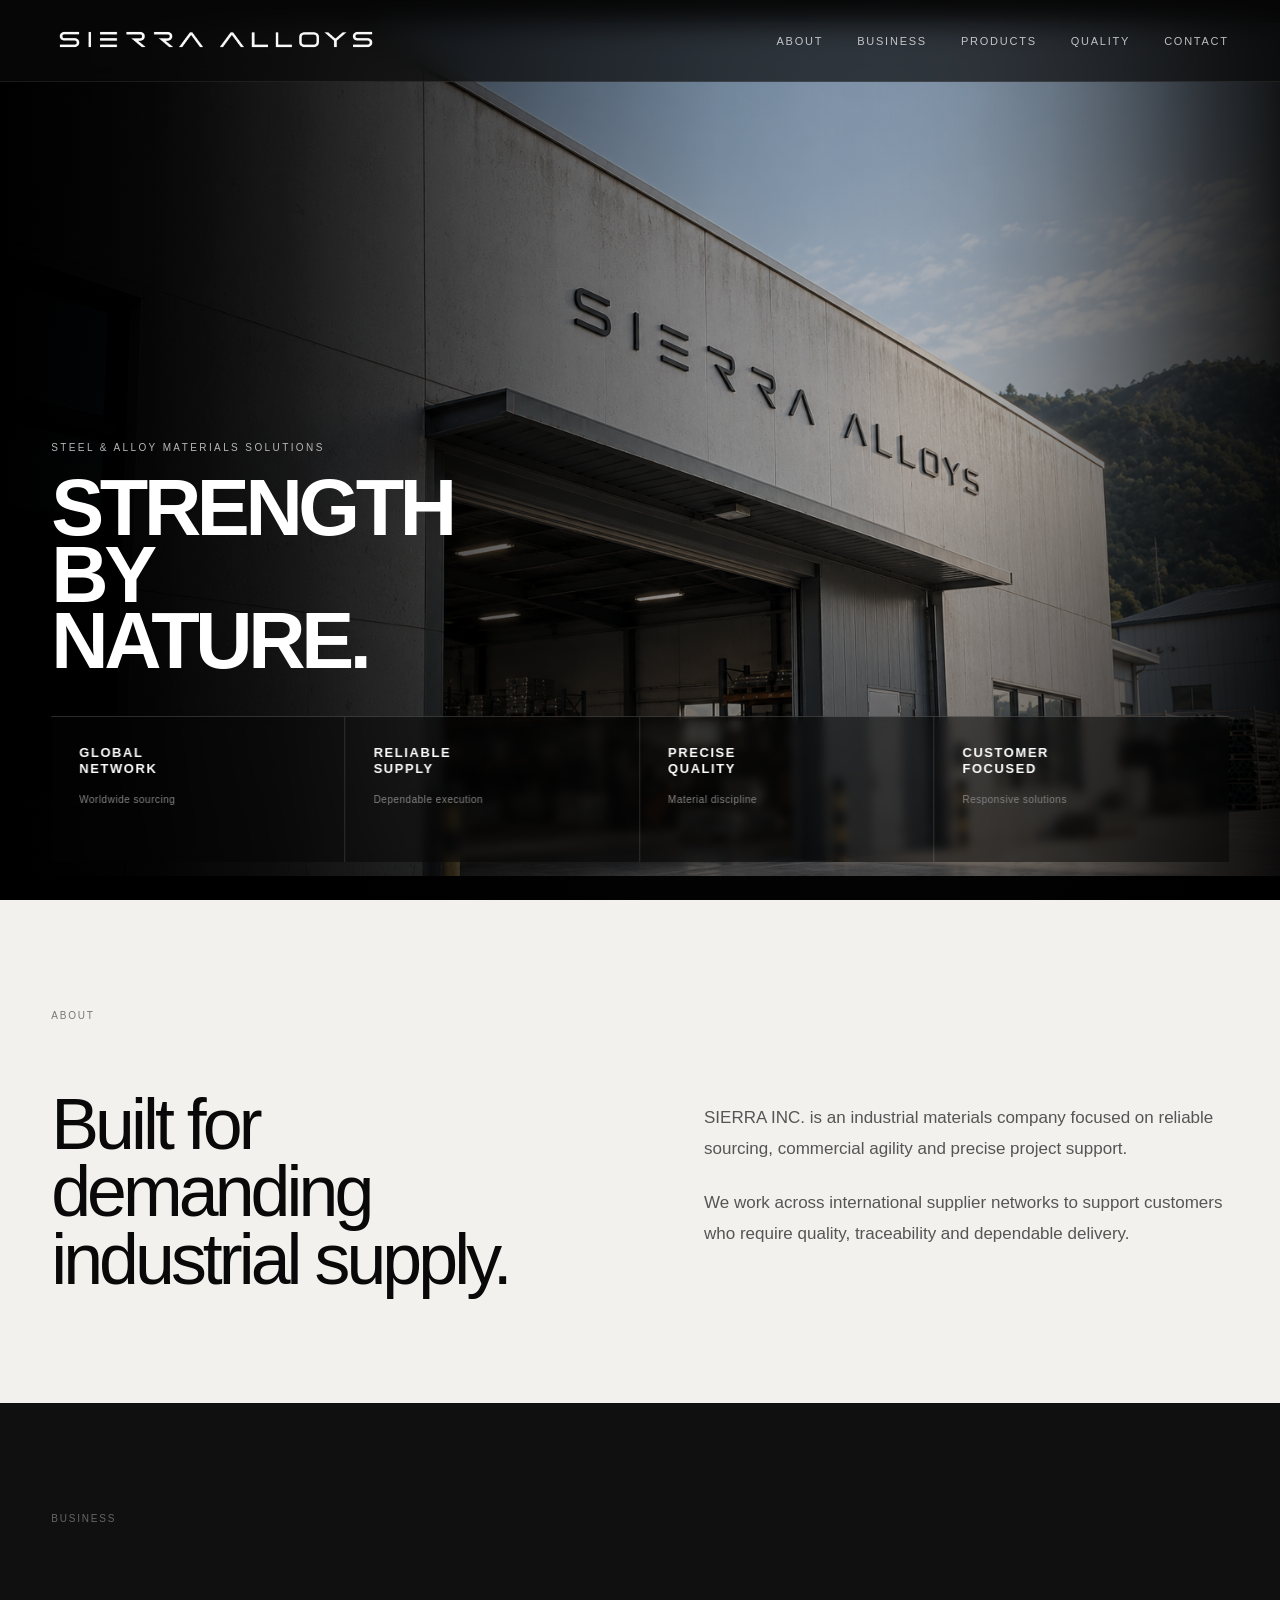
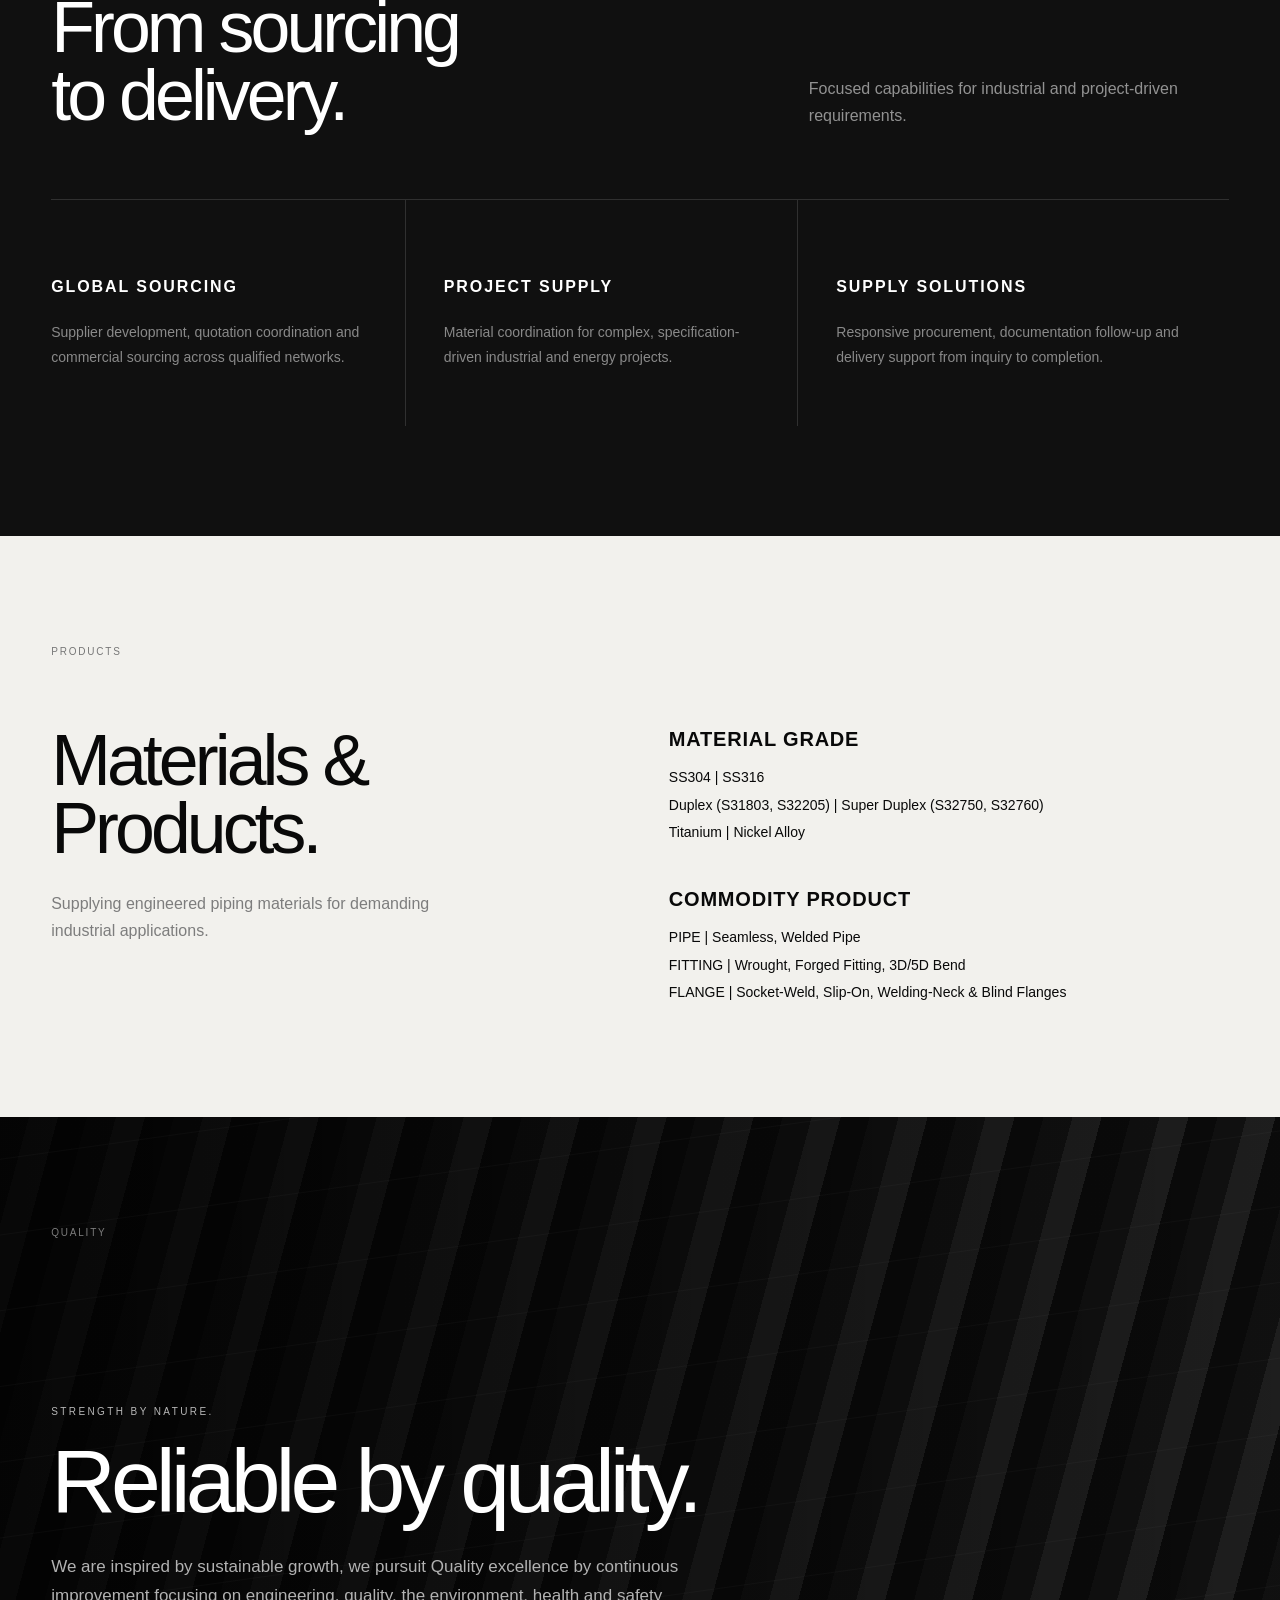
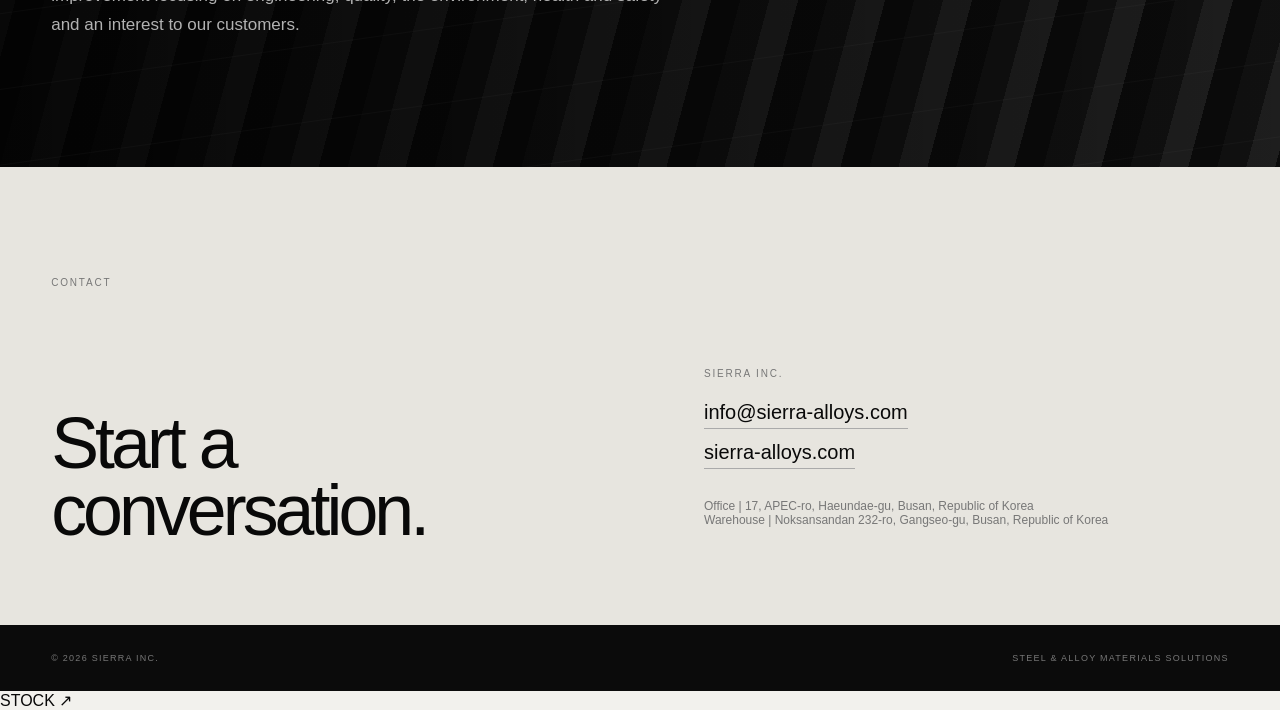
==== commit 127d7581: "Update index.html" ====
--- a/index.html
+++ b/index.html
@@ -1,221 +1,594 @@
 <!doctype html>
 <html lang="en">
+
 <head>
   <meta charset="utf-8">
   <meta name="viewport" content="width=device-width, initial-scale=1">
-  <meta name="description" content="SIERRA INC. — Steel & Alloy materials solutions.">
+
+  <meta
+    name="description"
+    content="SIERRA INC. — Steel & Alloy materials solutions."
+  >
+
   <meta name="theme-color" content="#0a0a0a">
+
   <title>SIERRA ALLOYS | Steel & Alloy Materials Solutions</title>
+
   <link rel="stylesheet" href="style.css">
 </head>
+
+
 <body>
+
+
+  <!-- ========================================
+       HEADER
+  ======================================== -->
+
   <header class="site-header">
-<a class="brand" href="#top" aria-label="SIERRA ALLOYS home">
-  <img src="assets/sierra%20logo%20web2.png" alt="SIERRA ALLOYS">
-</a>
-    <button class="menu-toggle" aria-label="Open menu" aria-expanded="false">
-      <span></span><span></span>
+
+    <a
+      class="brand"
+      href="#top"
+      aria-label="SIERRA ALLOYS home"
+    >
+      <img
+        src="assets/sierra%20logo%20web2.png"
+        alt="SIERRA ALLOYS"
+      >
+    </a>
+
+
+    <button
+      class="menu-toggle"
+      aria-label="Open menu"
+      aria-expanded="false"
+    >
+      <span></span>
+      <span></span>
     </button>
+
+
     <nav class="nav">
+
       <a href="#about">ABOUT</a>
       <a href="#business">BUSINESS</a>
       <a href="#products">PRODUCTS</a>
       <a href="#quality">QUALITY</a>
       <a href="#contact">CONTACT</a>
+
     </nav>
+
   </header>
 
+
+
+  <!-- ========================================
+       MAIN
+  ======================================== -->
+
   <main id="top">
-<section class="hero">
-
-  <div class="hero-bg"></div>
-
-  <div class="hero-content">
-
-    <div class="hero-copy">
-
-      <p class="eyebrow">STEEL &amp; ALLOY MATERIALS SOLUTIONS</p>
-
-      <h1>
-        STRENGTH<br>
-        BY<br>
-        NATURE.
-      </h1>
-
-    </div>
-
-  </div>
-
-  <div class="feature-strip">
-
-    <div>
-      <span class="feature-no"></span>
-      <strong>GLOBAL<br>NETWORK</strong>
-      <small>Worldwide sourcing</small>
-    </div>
-
-    <div>
-      <span class="feature-no"></span>
-      <strong>RELIABLE<br>SUPPLY</strong>
-      <small>Dependable execution</small>
-    </div>
-
-    <div>
-      <span class="feature-no"></span>
-      <strong>PRECISE<br>QUALITY</strong>
-      <small>Material discipline</small>
-    </div>
-
-    <div>
-      <span class="feature-no"></span>
-      <strong>CUSTOMER<br>FOCUSED</strong>
-      <small>Responsive solutions</small>
-    </div>
-
-  </div>
-
-</section>
-
-    <section class="section light" id="about">
-      <div class="section-label">ABOUT</div>
+
+
+    <!-- ========================================
+         HERO
+    ======================================== -->
+
+    <section class="hero">
+
+      <div class="hero-bg"></div>
+
+
+      <div class="hero-content">
+
+        <div class="hero-copy">
+
+          <p class="eyebrow">
+            STEEL &amp; ALLOY MATERIALS SOLUTIONS
+          </p>
+
+          <h1>
+            STRENGTH<br>
+            BY<br>
+            NATURE.
+          </h1>
+
+        </div>
+
+      </div>
+
+
+      <!-- FEATURE STRIP -->
+
+      <div class="feature-strip">
+
+        <div>
+          <span class="feature-no"></span>
+
+          <strong>
+            GLOBAL<br>
+            NETWORK
+          </strong>
+
+          <small>
+            Worldwide sourcing
+          </small>
+        </div>
+
+
+        <div>
+          <span class="feature-no"></span>
+
+          <strong>
+            RELIABLE<br>
+            SUPPLY
+          </strong>
+
+          <small>
+            Dependable execution
+          </small>
+        </div>
+
+
+        <div>
+          <span class="feature-no"></span>
+
+          <strong>
+            PRECISE<br>
+            QUALITY
+          </strong>
+
+          <small>
+            Material discipline
+          </small>
+        </div>
+
+
+        <div>
+          <span class="feature-no"></span>
+
+          <strong>
+            CUSTOMER<br>
+            FOCUSED
+          </strong>
+
+          <small>
+            Responsive solutions
+          </small>
+        </div>
+
+      </div>
+
+    </section>
+
+
+
+    <!-- ========================================
+         ABOUT
+    ======================================== -->
+
+    <section
+      class="section light"
+      id="about"
+    >
+
+      <div class="section-label">
+        ABOUT
+      </div>
+
+
       <div class="two-col">
-        <h2>Built for demanding<br>industrial supply.</h2>
+
+        <h2>
+          Built for demanding<br>
+          industrial supply.
+        </h2>
+
+
         <div class="body-copy">
+
           <p>
             SIERRA INC. is an industrial materials company focused on reliable
             sourcing, commercial agility and precise project support.
           </p>
+
           <p>
             We work across international supplier networks to support customers
             who require quality, traceability and dependable delivery.
           </p>
-        </div>
-      </div>
+
+        </div>
+
+      </div>
+
     </section>
 
-    <section class="section dark" id="business">
-      <div class="section-label">BUSINESS</div>
+
+
+    <!-- ========================================
+         BUSINESS
+    ======================================== -->
+
+    <section
+      class="section dark"
+      id="business"
+    >
+
+      <div class="section-label">
+        BUSINESS
+      </div>
+
+
       <div class="section-head">
-        <h2>From sourcing<br>to delivery.</h2>
-        <p>Focused capabilities for industrial and project-driven requirements.</p>
-      </div>
+
+        <h2>
+          From sourcing<br>
+          to delivery.
+        </h2>
+
+        <p>
+          Focused capabilities for industrial and project-driven requirements.
+        </p>
+
+      </div>
+
+
       <div class="cards">
+
         <article>
+
           <span></span>
-          <h3>GLOBAL SOURCING</h3>
-          <p>Supplier development, quotation coordination and commercial sourcing across qualified networks.</p>
+
+          <h3>
+            GLOBAL SOURCING
+          </h3>
+
+          <p>
+            Supplier development, quotation coordination and commercial
+            sourcing across qualified networks.
+          </p>
+
         </article>
+
+
         <article>
+
           <span></span>
-          <h3>PROJECT SUPPLY</h3>
-          <p>Material coordination for complex, specification-driven industrial and energy projects.</p>
+
+          <h3>
+            PROJECT SUPPLY
+          </h3>
+
+          <p>
+            Material coordination for complex, specification-driven
+            industrial and energy projects.
+          </p>
+
         </article>
+
+
         <article>
+
           <span></span>
-          <h3>SUPPLY SOLUTIONS</h3>
-          <p>Responsive procurement, documentation follow-up and delivery support from inquiry to completion.</p>
+
+          <h3>
+            SUPPLY SOLUTIONS
+          </h3>
+
+          <p>
+            Responsive procurement, documentation follow-up and delivery
+            support from inquiry to completion.
+          </p>
+
         </article>
-      </div>
+
+      </div>
+
     </section>
 
-   <section class="section light" id="products">
-  <div class="section-label">PRODUCTS</div>
-
-  <div class="product-layout">
-    <div>
-      <h2>Materials &<br>Products.</h2>
-      <p class="muted">
-        Supplying engineered piping materials for demanding industrial applications.
-      </p>
-    </div>
-
-<div class="product-list">
-
-  <div class="product-heading">
-    <span></span>
-    <strong>MATERIAL GRADE</strong>
-    <em>→</em>
-  </div>
-
-  <div class="product-detail">
-    <span></span>
-    <strong>SS304 | SS316</strong>
-    <em></em>
-  </div>
-
-  <div class="product-detail">
-    <span></span>
-    <strong>Duplex (S31803, S32205) | Super Duplex (S32750, S32760)</strong>
-    <em></em>
-  </div>
-
-  <div class="product-detail">
-    <span></span>
-    <strong>Titanium | Nickel Alloy</strong>
-    <em></em>
-  </div>
-<br>
-  <div class="product-heading">
-    <span></span>
-    <strong>COMMODITY PRODUCT</strong>
-    <em>→</em>
-  </div>
-
-  <div class="product-detail">
-    <span></span>
-    <strong>PIPE | Seamless, Welded Pipe</strong>
-    <em></em>
-  </div>
-
-  <div class="product-detail">
-    <span></span>
-    <strong>FITTING | Wrought, Forged Fitting, 3D/5D Bend</strong>
-    <em></em>
-  </div>
-
-  <div class="product-detail">
-    <span></span>
-    <strong>FLANGE | Socket-Weld, Slip-On, Welding-Neck &amp; Blind Flanges</strong>
-    <em></em>
-  </div>
-
-</div>
-  </div>
-</section>
-
-    <section class="section metal" id="quality">
-      <div class="section-label">QUALITY</div>
+
+
+    <!-- ========================================
+         PRODUCTS
+    ======================================== -->
+
+    <section
+      class="section light"
+      id="products"
+    >
+
+      <div class="section-label">
+        PRODUCTS
+      </div>
+
+
+      <div class="product-layout">
+
+
+        <!-- PRODUCT LEFT -->
+
+        <div>
+
+          <h2>
+            Materials &amp;<br>
+            Products.
+          </h2>
+
+          <p class="muted">
+            Supplying engineered piping materials for demanding industrial
+            applications.
+          </p>
+
+        </div>
+
+
+
+        <!-- PRODUCT RIGHT -->
+
+        <div class="product-list">
+
+
+          <div class="product-heading">
+
+            <span></span>
+
+            <strong>
+              MATERIAL GRADE
+            </strong>
+
+            <em>→</em>
+
+          </div>
+
+
+          <div class="product-detail">
+
+            <span></span>
+
+            <strong>
+              SS304 | SS316
+            </strong>
+
+            <em></em>
+
+          </div>
+
+
+          <div class="product-detail">
+
+            <span></span>
+
+            <strong>
+              Duplex (S31803, S32205) | Super Duplex (S32750, S32760)
+            </strong>
+
+            <em></em>
+
+          </div>
+
+
+          <div class="product-detail">
+
+            <span></span>
+
+            <strong>
+              Titanium | Nickel Alloy
+            </strong>
+
+            <em></em>
+
+          </div>
+
+
+          <br>
+
+
+          <div class="product-heading second-heading">
+
+            <span></span>
+
+            <strong>
+              COMMODITY PRODUCT
+            </strong>
+
+            <em>→</em>
+
+          </div>
+
+
+          <div class="product-detail">
+
+            <span></span>
+
+            <strong>
+              PIPE | Seamless, Welded Pipe
+            </strong>
+
+            <em></em>
+
+          </div>
+
+
+          <div class="product-detail">
+
+            <span></span>
+
+            <strong>
+              FITTING | Wrought, Forged Fitting, 3D/5D Bend
+            </strong>
+
+            <em></em>
+
+          </div>
+
+
+          <div class="product-detail">
+
+            <span></span>
+
+            <strong>
+              FLANGE | Socket-Weld, Slip-On, Welding-Neck &amp; Blind Flanges
+            </strong>
+
+            <em></em>
+
+          </div>
+
+        </div>
+
+      </div>
+
+    </section>
+
+
+
+    <!-- ========================================
+         QUALITY
+    ======================================== -->
+
+    <section
+      class="section metal"
+      id="quality"
+    >
+
+      <div class="section-label">
+        QUALITY
+      </div>
+
+
       <div class="solution-copy">
-        <p class="eyebrow">STRENGTH BY NATURE.</p>
-        <h2>Reliable by quality.</h2>
+
+        <p class="eyebrow">
+          STRENGTH BY NATURE.
+        </p>
+
+        <h2>
+          Reliable by quality.
+        </h2>
+
         <p>
-          We are inspired by sustainable growth, we pursuit Quality excellence by continuous improvement focusing on engineering, quality, the environment, health and safety and an interest to our customers.
+          We are inspired by sustainable growth, we pursuit Quality excellence
+          by continuous improvement focusing on engineering, quality, the
+          environment, health and safety and an interest to our customers.
         </p>
-      </div>
+
+      </div>
+
     </section>
 
-    <section class="section contact" id="contact">
-      <div class="section-label">CONTACT</div>
+
+
+    <!-- ========================================
+         CONTACT
+    ======================================== -->
+
+    <section
+      class="section contact"
+      id="contact"
+    >
+
+      <div class="section-label">
+        CONTACT
+      </div>
+
+
       <div class="contact-grid">
+
+
         <div>
-          <h2>Start a<br>conversation.</h2>
-        </div>
+
+          <h2>
+            Start a<br>
+            conversation.
+          </h2>
+
+        </div>
+
+
         <div class="contact-info">
-          <p class="caption">SIERRA INC.</p>
-          <a href="mailto:info@sierra-alloys.com">info@sierra-alloys.com</a>
-          <a href="https://sierra-alloys.com">sierra-alloys.com</a>
-          <p class="small">Office | 17, APEC-ro, Haeundae-gu, Busan, Republic of Korea<br>
-          Warehouse | Noksansandan 232-ro, Gangseo-gu, Busan, Republic of Korea</p>
-        </div>
-      </div>
+
+          <p class="caption">
+            SIERRA INC.
+          </p>
+
+
+          <a href="mailto:info@sierra-alloys.com">
+            info@sierra-alloys.com
+          </a>
+
+
+          <a href="https://sierra-alloys.com">
+            sierra-alloys.com
+          </a>
+
+
+          <p class="small">
+
+            Office | 17, APEC-ro, Haeundae-gu, Busan, Republic of Korea
+
+            <br>
+
+            Warehouse | Noksansandan 232-ro, Gangseo-gu, Busan,
+            Republic of Korea
+
+          </p>
+
+        </div>
+
+      </div>
+
     </section>
+
+
   </main>
 
+
+
+  <!-- ========================================
+       FOOTER
+  ======================================== -->
+
   <footer>
-    <span>© 2026 SIERRA INC.</span>
-    <span>STEEL & ALLOY MATERIALS SOLUTIONS</span>
+
+    <span>
+      © 2026 SIERRA INC.
+    </span>
+
+    <span>
+      STEEL &amp; ALLOY MATERIALS SOLUTIONS
+    </span>
+
   </footer>
 
+
+
+  <!-- ========================================
+       FLOATING STOCK BUTTON
+  ======================================== -->
+
+  <a
+    href="stock.html"
+    class="stock-float"
+    aria-label="View available stock"
+  >
+
+    <span class="stock-dot"></span>
+
+    <span class="stock-text">
+      STOCK
+    </span>
+
+    <span class="stock-arrow">
+      ↗
+    </span>
+
+  </a>
+
+
+
   <script src="script.js"></script>
+
+
 </body>
+
 </html>
--- a/style.css
+++ b/style.css
@@ -181,6 +181,20 @@
   background-color:#090909;
 
   background-image:
+
+    /* RIGHT DARK GRADIENT */
+    linear-gradient(
+      to left,
+      rgba(2,2,2,.88) 0%,
+      rgba(2,2,2,.70) 6%,
+      rgba(2,2,2,.48) 12%,
+      rgba(2,2,2,.28) 18%,
+      rgba(2,2,2,.13) 24%,
+      rgba(2,2,2,.05) 30%,
+      rgba(2,2,2,0) 36%
+    ),
+
+    /* LEFT DARK GRADIENT */
     linear-gradient(
       90deg,
       rgba(2,2,2,.99) 0%,
@@ -192,12 +206,15 @@
       rgba(3,3,3,.07) 72%,
       rgba(3,3,3,.02) 100%
     ),
+
+    /* BOTTOM DARK GRADIENT */
     linear-gradient(
       0deg,
       rgba(5,5,5,.42) 0%,
       rgba(5,5,5,.07) 45%,
       rgba(5,5,5,.07) 100%
     ),
+
     url("assets/sierra-main.jpg");
 
   background-repeat:no-repeat;
@@ -209,7 +226,6 @@
     contrast(1.03)
     brightness(.90);
 }
-
 .hero-content{
   position:relative;
   z-index:2;
@@ -940,6 +956,11 @@
 
     background-color:#090909;
 
+    /*
+      모바일은 데스크탑의 오른쪽 그라데이션을
+      상속하지 않고 기존 모바일 구성을 유지
+    */
+
     background-image:
       linear-gradient(
         90deg,
@@ -947,7 +968,7 @@
         rgba(2,2,2,.38) 24%,
         rgba(2,2,2,.20) 48%,
         rgba(2,2,2,.08) 72%,
-        rgba(2,2,2,.02) 100%
+        rgba(2,2,2,.04) 100%
       ),
       linear-gradient(
         0deg,
@@ -959,22 +980,7 @@
 
     background-repeat:no-repeat;
 
-    /*
-      사진 확대 정도
-
-      114% = 현재 추천값
-      더 확대 → 118~122%
-      덜 확대 → 108~112%
-    */
     background-size:auto 114%;
-
-    /*
-      56% = 좌우 위치
-      38% = 상하 위치
-
-      위로 올리려면 두번째 숫자를 낮춤
-      아래로 내리려면 두번째 숫자를 높임
-    */
     background-position:56% 38%;
 
     filter:
@@ -1006,9 +1012,6 @@
   .hero-copy{
     width:100%;
 
-    /*
-      feature strip 공간 확보
-    */
     padding:0 0 235px 0;
   }
 
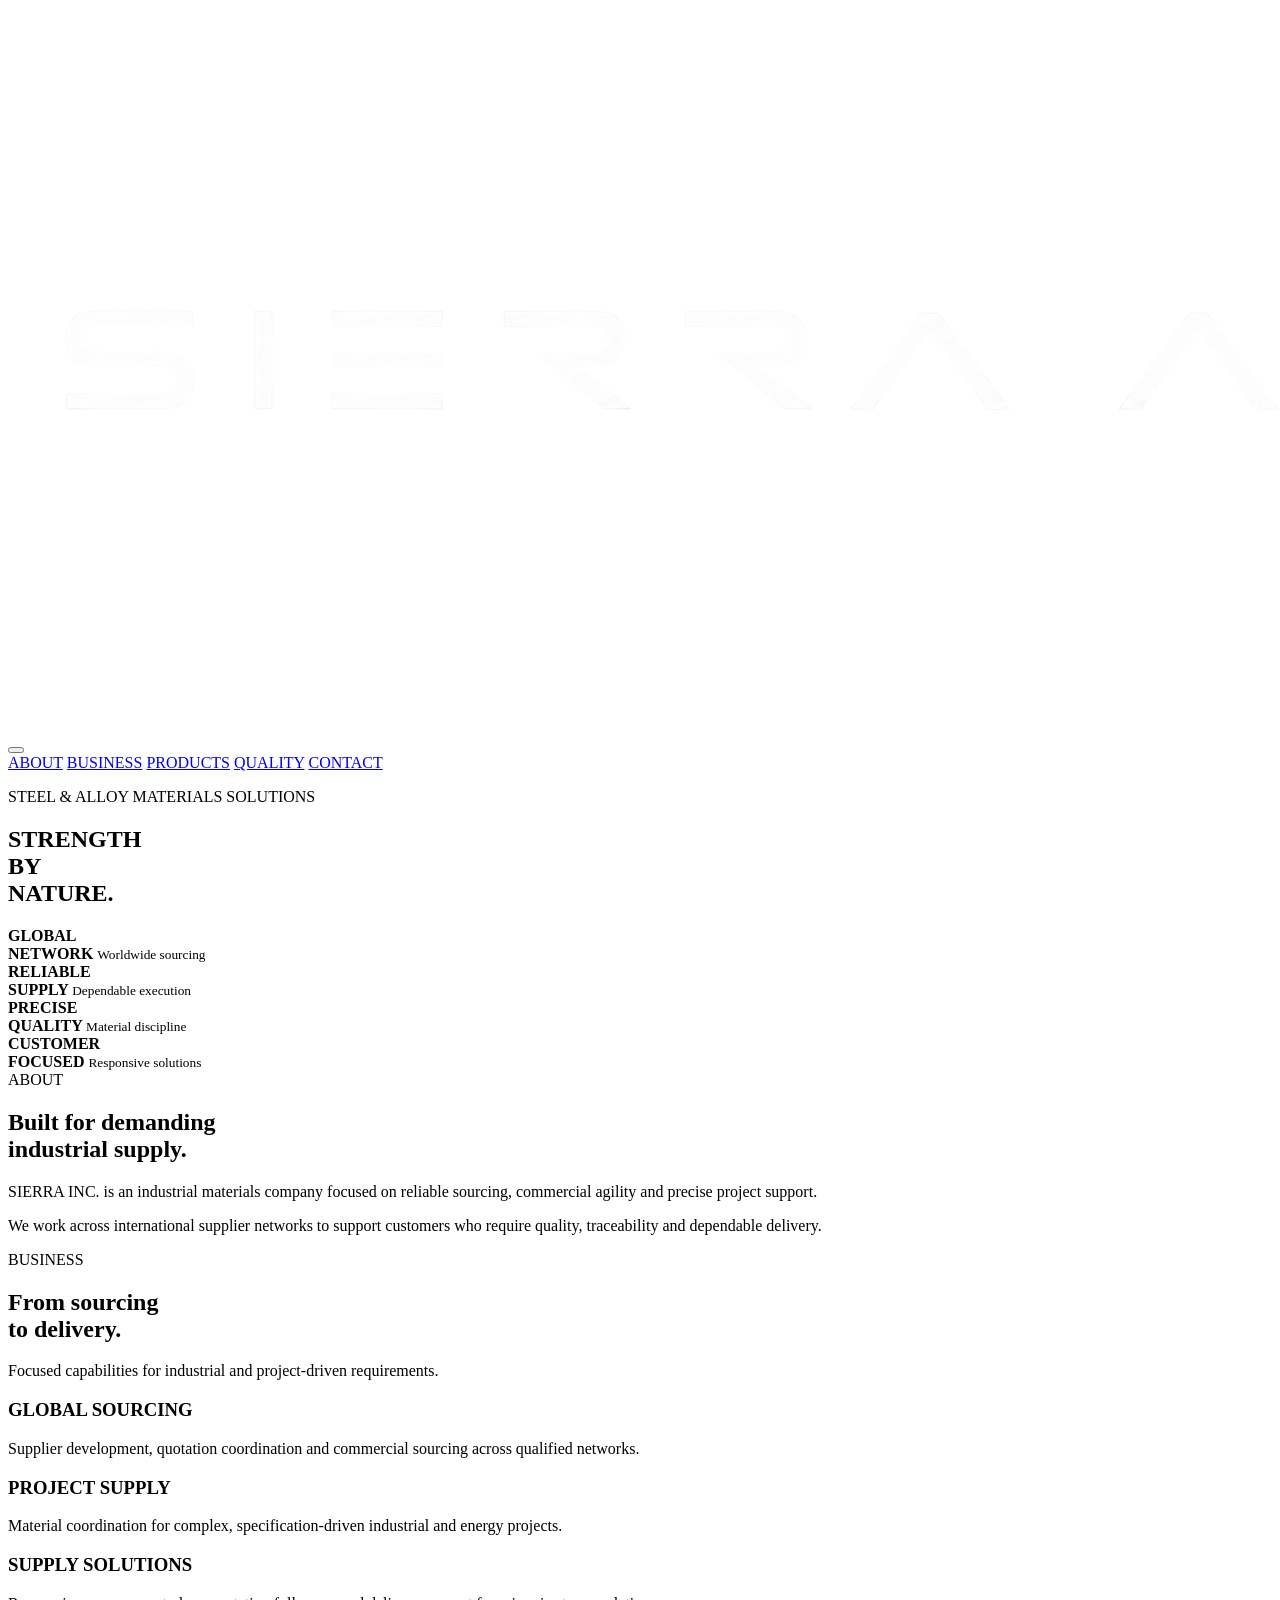
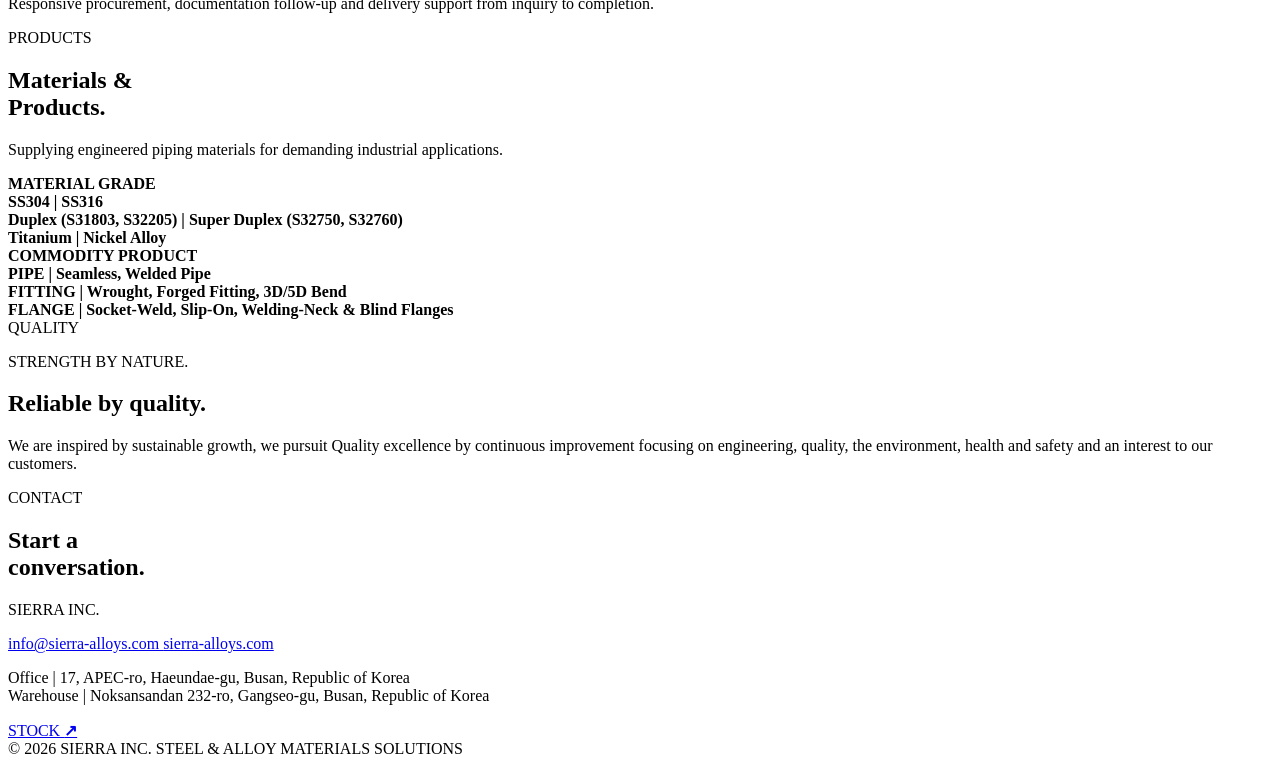
==== commit 6c8e6ab3: "Update index.html" ====
--- a/index.html
+++ b/index.html
@@ -3,590 +3,590 @@
 
 <head>
   <meta charset="utf-8">
-  <meta name="viewport" content="width=device-width, initial-scale=1">
-
-  <meta
-    name="description"
-    content="SIERRA INC. — Steel & Alloy materials solutions."
-  >
-
-  <meta name="theme-color" content="#0a0a0a">
-
-  <title>SIERRA ALLOYS | Steel & Alloy Materials Solutions</title>
-
-  <link rel="stylesheet" href="style.css">
+
+  <meta name="viewport"
+        content="width=device-width, initial-scale=1">
+
+  <meta name="description"
+        content="SIERRA INC. — Steel & Alloy materials solutions.">
+
+  <meta name="theme-color"
+        content="#0a0a0a">
+
+  <title>
+    SIERRA ALLOYS | Steel & Alloy Materials Solutions
+  </title>
+
+  <link rel="stylesheet" href="./style.css">
 </head>
 
 
 <body>
 
 
-  <!-- ========================================
-       HEADER
-  ======================================== -->
-
-  <header class="site-header">
-
-    <a
-      class="brand"
-      href="#top"
-      aria-label="SIERRA ALLOYS home"
-    >
-      <img
-        src="assets/sierra%20logo%20web2.png"
-        alt="SIERRA ALLOYS"
-      >
-    </a>
-
-
-    <button
-      class="menu-toggle"
-      aria-label="Open menu"
-      aria-expanded="false"
-    >
-      <span></span>
-      <span></span>
-    </button>
-
-
-    <nav class="nav">
-
-      <a href="#about">ABOUT</a>
-      <a href="#business">BUSINESS</a>
-      <a href="#products">PRODUCTS</a>
-      <a href="#quality">QUALITY</a>
-      <a href="#contact">CONTACT</a>
-
-    </nav>
-
-  </header>
-
-
-
-  <!-- ========================================
-       MAIN
-  ======================================== -->
-
-  <main id="top">
-
-
-    <!-- ========================================
-         HERO
-    ======================================== -->
-
-    <section class="hero">
-
-      <div class="hero-bg"></div>
-
-
-      <div class="hero-content">
-
-        <div class="hero-copy">
-
-          <p class="eyebrow">
-            STEEL &amp; ALLOY MATERIALS SOLUTIONS
-          </p>
-
-          <h1>
-            STRENGTH<br>
-            BY<br>
-            NATURE.
-          </h1>
-
-        </div>
-
-      </div>
-
-
-      <!-- FEATURE STRIP -->
-
-      <div class="feature-strip">
-
-        <div>
-          <span class="feature-no"></span>
-
-          <strong>
-            GLOBAL<br>
-            NETWORK
-          </strong>
-
-          <small>
-            Worldwide sourcing
-          </small>
-        </div>
-
-
-        <div>
-          <span class="feature-no"></span>
-
-          <strong>
-            RELIABLE<br>
-            SUPPLY
-          </strong>
-
-          <small>
-            Dependable execution
-          </small>
-        </div>
-
-
-        <div>
-          <span class="feature-no"></span>
-
-          <strong>
-            PRECISE<br>
-            QUALITY
-          </strong>
-
-          <small>
-            Material discipline
-          </small>
-        </div>
-
-
-        <div>
-          <span class="feature-no"></span>
-
-          <strong>
-            CUSTOMER<br>
-            FOCUSED
-          </strong>
-
-          <small>
-            Responsive solutions
-          </small>
-        </div>
-
-      </div>
-
-    </section>
-
-
-
-    <!-- ========================================
-         ABOUT
-    ======================================== -->
-
-    <section
-      class="section light"
-      id="about"
-    >
-
-      <div class="section-label">
-        ABOUT
-      </div>
-
-
-      <div class="two-col">
-
-        <h2>
-          Built for demanding<br>
-          industrial supply.
-        </h2>
-
-
-        <div class="body-copy">
-
-          <p>
-            SIERRA INC. is an industrial materials company focused on reliable
-            sourcing, commercial agility and precise project support.
-          </p>
-
-          <p>
-            We work across international supplier networks to support customers
-            who require quality, traceability and dependable delivery.
-          </p>
-
-        </div>
-
-      </div>
-
-    </section>
-
-
-
-    <!-- ========================================
-         BUSINESS
-    ======================================== -->
-
-    <section
-      class="section dark"
-      id="business"
-    >
-
-      <div class="section-label">
-        BUSINESS
-      </div>
-
-
-      <div class="section-head">
-
-        <h2>
-          From sourcing<br>
-          to delivery.
-        </h2>
-
-        <p>
-          Focused capabilities for industrial and project-driven requirements.
-        </p>
-
-      </div>
-
-
-      <div class="cards">
-
-        <article>
-
-          <span></span>
-
-          <h3>
-            GLOBAL SOURCING
-          </h3>
-
-          <p>
-            Supplier development, quotation coordination and commercial
-            sourcing across qualified networks.
-          </p>
-
-        </article>
-
-
-        <article>
-
-          <span></span>
-
-          <h3>
-            PROJECT SUPPLY
-          </h3>
-
-          <p>
-            Material coordination for complex, specification-driven
-            industrial and energy projects.
-          </p>
-
-        </article>
-
-
-        <article>
-
-          <span></span>
-
-          <h3>
-            SUPPLY SOLUTIONS
-          </h3>
-
-          <p>
-            Responsive procurement, documentation follow-up and delivery
-            support from inquiry to completion.
-          </p>
-
-        </article>
-
-      </div>
-
-    </section>
-
-
-
-    <!-- ========================================
-         PRODUCTS
-    ======================================== -->
-
-    <section
-      class="section light"
-      id="products"
-    >
-
-      <div class="section-label">
-        PRODUCTS
-      </div>
-
-
-      <div class="product-layout">
-
-
-        <!-- PRODUCT LEFT -->
-
-        <div>
-
-          <h2>
-            Materials &amp;<br>
-            Products.
-          </h2>
-
-          <p class="muted">
-            Supplying engineered piping materials for demanding industrial
-            applications.
-          </p>
-
-        </div>
-
-
-
-        <!-- PRODUCT RIGHT -->
-
-        <div class="product-list">
-
-
-          <div class="product-heading">
-
-            <span></span>
-
-            <strong>
-              MATERIAL GRADE
-            </strong>
-
-            <em>→</em>
-
-          </div>
-
-
-          <div class="product-detail">
-
-            <span></span>
-
-            <strong>
-              SS304 | SS316
-            </strong>
-
-            <em></em>
-
-          </div>
-
-
-          <div class="product-detail">
-
-            <span></span>
-
-            <strong>
-              Duplex (S31803, S32205) | Super Duplex (S32750, S32760)
-            </strong>
-
-            <em></em>
-
-          </div>
-
-
-          <div class="product-detail">
-
-            <span></span>
-
-            <strong>
-              Titanium | Nickel Alloy
-            </strong>
-
-            <em></em>
-
-          </div>
-
-
-          <br>
-
-
-          <div class="product-heading second-heading">
-
-            <span></span>
-
-            <strong>
-              COMMODITY PRODUCT
-            </strong>
-
-            <em>→</em>
-
-          </div>
-
-
-          <div class="product-detail">
-
-            <span></span>
-
-            <strong>
-              PIPE | Seamless, Welded Pipe
-            </strong>
-
-            <em></em>
-
-          </div>
-
-
-          <div class="product-detail">
-
-            <span></span>
-
-            <strong>
-              FITTING | Wrought, Forged Fitting, 3D/5D Bend
-            </strong>
-
-            <em></em>
-
-          </div>
-
-
-          <div class="product-detail">
-
-            <span></span>
-
-            <strong>
-              FLANGE | Socket-Weld, Slip-On, Welding-Neck &amp; Blind Flanges
-            </strong>
-
-            <em></em>
-
-          </div>
-
-        </div>
-
-      </div>
-
-    </section>
-
-
-
-    <!-- ========================================
-         QUALITY
-    ======================================== -->
-
-    <section
-      class="section metal"
-      id="quality"
-    >
-
-      <div class="section-label">
+<!-- ========================================
+     HEADER
+======================================== -->
+
+<header class="site-header">
+
+  <a class="brand"
+     href="#top"
+     aria-label="SIERRA ALLOYS home">
+
+    <img
+      src="assets/sierra%20logo%20web2.png"
+      alt="SIERRA ALLOYS">
+
+  </a>
+
+
+  <button
+    class="menu-toggle"
+    aria-label="Open menu"
+    aria-expanded="false">
+
+    <span></span>
+    <span></span>
+
+  </button>
+
+
+  <nav class="nav">
+
+    <a href="#about">ABOUT</a>
+
+    <a href="#business">BUSINESS</a>
+
+    <a href="#products">PRODUCTS</a>
+
+    <a href="#quality">QUALITY</a>
+
+    <a href="#contact">CONTACT</a>
+
+  </nav>
+
+</header>
+
+
+
+<main id="top">
+
+
+<!-- ========================================
+     HERO
+======================================== -->
+
+<section class="hero">
+
+
+  <div class="hero-bg"></div>
+
+
+  <div class="hero-content">
+
+    <div class="hero-copy">
+
+      <p class="eyebrow">
+        STEEL &amp; ALLOY MATERIALS SOLUTIONS
+      </p>
+
+
+      <h1>
+        STRENGTH<br>
+        BY<br>
+        NATURE.
+      </h1>
+
+    </div>
+
+  </div>
+
+
+
+  <!-- FEATURE STRIP -->
+
+  <div class="feature-strip">
+
+
+    <div>
+
+      <strong>
+        GLOBAL<br>
+        NETWORK
+      </strong>
+
+      <small>
+        Worldwide sourcing
+      </small>
+
+    </div>
+
+
+    <div>
+
+      <strong>
+        RELIABLE<br>
+        SUPPLY
+      </strong>
+
+      <small>
+        Dependable execution
+      </small>
+
+    </div>
+
+
+    <div>
+
+      <strong>
+        PRECISE<br>
         QUALITY
-      </div>
-
-
-      <div class="solution-copy">
-
-        <p class="eyebrow">
-          STRENGTH BY NATURE.
-        </p>
-
-        <h2>
-          Reliable by quality.
-        </h2>
-
-        <p>
-          We are inspired by sustainable growth, we pursuit Quality excellence
-          by continuous improvement focusing on engineering, quality, the
-          environment, health and safety and an interest to our customers.
-        </p>
-
-      </div>
-
-    </section>
-
-
-
-    <!-- ========================================
-         CONTACT
-    ======================================== -->
-
-    <section
-      class="section contact"
-      id="contact"
-    >
-
-      <div class="section-label">
-        CONTACT
-      </div>
-
-
-      <div class="contact-grid">
-
-
-        <div>
-
-          <h2>
-            Start a<br>
-            conversation.
-          </h2>
-
-        </div>
-
-
-        <div class="contact-info">
-
-          <p class="caption">
-            SIERRA INC.
-          </p>
-
-
-          <a href="mailto:info@sierra-alloys.com">
-            info@sierra-alloys.com
-          </a>
-
-
-          <a href="https://sierra-alloys.com">
-            sierra-alloys.com
-          </a>
-
-
-          <p class="small">
-
-            Office | 17, APEC-ro, Haeundae-gu, Busan, Republic of Korea
-
-            <br>
-
-            Warehouse | Noksansandan 232-ro, Gangseo-gu, Busan,
-            Republic of Korea
-
-          </p>
-
-        </div>
-
-      </div>
-
-    </section>
-
-
-  </main>
-
-
-
-  <!-- ========================================
-       FOOTER
-  ======================================== -->
-
-  <footer>
-
-    <span>
-      © 2026 SIERRA INC.
-    </span>
-
-    <span>
-      STEEL &amp; ALLOY MATERIALS SOLUTIONS
-    </span>
-
-  </footer>
-
-
-
-  <!-- ========================================
-       FLOATING STOCK BUTTON
-  ======================================== -->
-
-  <a
-    href="stock.html"
-    class="stock-float"
-    aria-label="View available stock"
-  >
-
-    <span class="stock-dot"></span>
-
-    <span class="stock-text">
-      STOCK
-    </span>
-
-    <span class="stock-arrow">
-      ↗
-    </span>
-
-  </a>
-
-
-
-  <script src="script.js"></script>
+      </strong>
+
+      <small>
+        Material discipline
+      </small>
+
+    </div>
+
+
+    <div>
+
+      <strong>
+        CUSTOMER<br>
+        FOCUSED
+      </strong>
+
+      <small>
+        Responsive solutions
+      </small>
+
+    </div>
+
+
+  </div>
+
+
+</section>
+
+
+
+<!-- ========================================
+     ABOUT
+======================================== -->
+
+<section
+  class="section light"
+  id="about">
+
+
+  <div class="section-label">
+    ABOUT
+  </div>
+
+
+  <div class="two-col">
+
+
+    <h2>
+      Built for demanding<br>
+      industrial supply.
+    </h2>
+
+
+    <div class="body-copy">
+
+      <p>
+        SIERRA INC. is an industrial materials company
+        focused on reliable sourcing, commercial agility
+        and precise project support.
+      </p>
+
+      <p>
+        We work across international supplier networks
+        to support customers who require quality,
+        traceability and dependable delivery.
+      </p>
+
+    </div>
+
+
+  </div>
+
+
+</section>
+
+
+
+<!-- ========================================
+     BUSINESS
+======================================== -->
+
+<section
+  class="section dark"
+  id="business">
+
+
+  <div class="section-label">
+    BUSINESS
+  </div>
+
+
+  <div class="section-head">
+
+
+    <h2>
+      From sourcing<br>
+      to delivery.
+    </h2>
+
+
+    <p>
+      Focused capabilities for industrial and
+      project-driven requirements.
+    </p>
+
+
+  </div>
+
+
+
+  <div class="cards">
+
+
+    <article>
+
+      <h3>
+        GLOBAL SOURCING
+      </h3>
+
+      <p>
+        Supplier development, quotation coordination
+        and commercial sourcing across qualified networks.
+      </p>
+
+    </article>
+
+
+
+    <article>
+
+      <h3>
+        PROJECT SUPPLY
+      </h3>
+
+      <p>
+        Material coordination for complex,
+        specification-driven industrial and energy projects.
+      </p>
+
+    </article>
+
+
+
+    <article>
+
+      <h3>
+        SUPPLY SOLUTIONS
+      </h3>
+
+      <p>
+        Responsive procurement, documentation follow-up
+        and delivery support from inquiry to completion.
+      </p>
+
+    </article>
+
+
+  </div>
+
+
+</section>
+
+
+
+<!-- ========================================
+     PRODUCTS
+======================================== -->
+
+<section
+  class="section light"
+  id="products">
+
+
+  <div class="section-label">
+    PRODUCTS
+  </div>
+
+
+  <div class="product-layout">
+
+
+    <!-- LEFT -->
+
+    <div>
+
+      <h2>
+        Materials &amp;<br>
+        Products.
+      </h2>
+
+      <p class="muted">
+        Supplying engineered piping materials
+        for demanding industrial applications.
+      </p>
+
+    </div>
+
+
+
+    <!-- RIGHT -->
+
+    <div class="product-list">
+
+
+      <div class="product-heading">
+
+        <strong>
+          MATERIAL GRADE
+        </strong>
+
+      </div>
+
+
+      <div class="product-detail">
+
+        <strong>
+          SS304 | SS316
+        </strong>
+
+      </div>
+
+
+      <div class="product-detail">
+
+        <strong>
+          Duplex (S31803, S32205) |
+          Super Duplex (S32750, S32760)
+        </strong>
+
+      </div>
+
+
+      <div class="product-detail">
+
+        <strong>
+          Titanium | Nickel Alloy
+        </strong>
+
+      </div>
+
+
+
+      <div class="product-heading second-heading">
+
+        <strong>
+          COMMODITY PRODUCT
+        </strong>
+
+      </div>
+
+
+      <div class="product-detail">
+
+        <strong>
+          PIPE | Seamless, Welded Pipe
+        </strong>
+
+      </div>
+
+
+      <div class="product-detail">
+
+        <strong>
+          FITTING | Wrought, Forged Fitting,
+          3D/5D Bend
+        </strong>
+
+      </div>
+
+
+      <div class="product-detail">
+
+        <strong>
+          FLANGE | Socket-Weld, Slip-On,
+          Welding-Neck &amp; Blind Flanges
+        </strong>
+
+      </div>
+
+
+    </div>
+
+
+  </div>
+
+
+</section>
+
+
+
+<!-- ========================================
+     QUALITY
+======================================== -->
+
+<section
+  class="section metal"
+  id="quality">
+
+
+  <div class="section-label">
+    QUALITY
+  </div>
+
+
+  <div class="solution-copy">
+
+
+    <p class="eyebrow">
+      STRENGTH BY NATURE.
+    </p>
+
+
+    <h2>
+      Reliable by quality.
+    </h2>
+
+
+    <p>
+      We are inspired by sustainable growth,
+      we pursuit Quality excellence by continuous
+      improvement focusing on engineering, quality,
+      the environment, health and safety and an
+      interest to our customers.
+    </p>
+
+
+  </div>
+
+
+</section>
+
+
+
+<!-- ========================================
+     CONTACT
+======================================== -->
+
+<section
+  class="section contact"
+  id="contact">
+
+
+  <div class="section-label">
+    CONTACT
+  </div>
+
+
+  <div class="contact-grid">
+
+
+    <div>
+
+      <h2>
+        Start a<br>
+        conversation.
+      </h2>
+
+    </div>
+
+
+    <div class="contact-info">
+
+
+      <p class="caption">
+        SIERRA INC.
+      </p>
+
+
+      <a href="mailto:info@sierra-alloys.com">
+        info@sierra-alloys.com
+      </a>
+
+
+      <a href="https://sierra-alloys.com">
+        sierra-alloys.com
+      </a>
+
+
+      <p class="small">
+
+        Office | 17, APEC-ro,
+        Haeundae-gu, Busan,
+        Republic of Korea
+
+        <br>
+
+        Warehouse | Noksansandan 232-ro,
+        Gangseo-gu, Busan,
+        Republic of Korea
+
+      </p>
+
+
+    </div>
+
+
+  </div>
+
+
+</section>
+
+
+</main>
+
+
+
+<!-- ========================================
+     FLOATING STOCK
+======================================== -->
+
+<a
+  href="stock.html"
+  class="floating-stock">
+
+  <span>
+    STOCK
+  </span>
+
+  <strong>
+    ↗
+  </strong>
+
+</a>
+
+
+
+<!-- ========================================
+     FOOTER
+======================================== -->
+
+<footer>
+
+  <span>
+    © 2026 SIERRA INC.
+  </span>
+
+  <span>
+    STEEL &amp; ALLOY MATERIALS SOLUTIONS
+  </span>
+
+</footer>
+
+
+
+<script src="./script.js"></script>
 
 
 </body>
--- a/style.css
+++ b/style.css
@@ -1,1278 +1,594 @@
-:root{
-  --black:#090909;
-  --charcoal:#121212;
-  --line:#2c2c2c;
-  --off:#f2f1ed;
-  --white:#fff;
-  --muted:#9b9b9b;
-  --max:1440px;
-  --side:4vw;
-}
-
-*{
-  box-sizing:border-box;
-}
-
-html{
-  scroll-behavior:smooth;
-}
-
-body{
-  margin:0;
-  font-family:Arial, Helvetica, sans-serif;
-  color:var(--black);
-  background:var(--off);
-  -webkit-font-smoothing:antialiased;
-}
-
-a{
-  color:inherit;
-  text-decoration:none;
-}
-
-
-/* ========================================
-   HEADER
-======================================== */
-
-.site-header{
-  position:fixed;
-  top:0;
-  left:0;
-  right:0;
-  z-index:50;
-
-  height:82px;
-
-  padding:0 max(28px,var(--side));
-
-  display:flex;
-  align-items:center;
-  justify-content:space-between;
-
-  background:rgba(9,9,9,.68);
-
-  backdrop-filter:blur(14px);
-  -webkit-backdrop-filter:blur(14px);
-
-  border-bottom:1px solid rgba(255,255,255,.08);
-
-  color:#fff;
-}
-
-
-/* ========================================
-   LOGO
-======================================== */
-
-.brand{
-  display:flex;
-  align-items:center;
-  justify-content:flex-start;
-
-  width:340px;
-  height:82px;
-
-  flex:0 0 340px;
-
-  margin:0;
-  padding:0;
-
-  overflow:visible;
-}
-
-.brand img{
-  display:block;
-
-  width:300px;
-  height:auto;
-
-  max-width:none;
-  max-height:none;
-
-  margin:0;
-  padding:0;
-
-  object-fit:contain;
-  object-position:left center;
-
-  transform:scale(1.10);
-  transform-origin:left center;
-}
-
-.brand-word{
-  display:none;
-}
-
-
-/* ========================================
-   NAVIGATION
-======================================== */
-
-.nav{
-  display:flex;
-  align-items:center;
-  gap:34px;
-
-  font-size:11px;
-  letter-spacing:.16em;
-}
-
-.nav a{
-  opacity:.72;
-  transition:opacity .2s ease;
-}
-
-.nav a:hover{
-  opacity:1;
-}
-
-.menu-toggle{
-  display:none;
-
-  width:34px;
-  height:28px;
-
-  padding:5px;
-
-  border:0;
-  background:none;
-}
-
-.menu-toggle span{
-  display:block;
-
-  height:1px;
-
-  margin:6px 0;
-
-  background:#fff;
-}
-
-
-/* ========================================
-   HERO
-======================================== */
-
-.hero{
-  position:relative;
-
-  height:100vh;
-  min-height:760px;
-
-  padding-top:82px;
-
-  background:#090909;
-  color:#fff;
-
-  overflow:hidden;
-}
-
-.hero-bg{
-  position:absolute;
-
-  top:0;
-  left:0;
-  right:0;
-  bottom:0;
-
-  z-index:0;
-
-  background-color:#090909;
-
-  background-image:
-
-    /* RIGHT DARK GRADIENT */
-    linear-gradient(
-      to left,
-      rgba(2,2,2,.88) 0%,
-      rgba(2,2,2,.70) 6%,
-      rgba(2,2,2,.48) 12%,
-      rgba(2,2,2,.28) 18%,
-      rgba(2,2,2,.13) 24%,
-      rgba(2,2,2,.05) 30%,
-      rgba(2,2,2,0) 36%
-    ),
-
-    /* LEFT DARK GRADIENT */
-    linear-gradient(
-      90deg,
-      rgba(2,2,2,.99) 0%,
-      rgba(2,2,2,.95) 12%,
-      rgba(2,2,2,.84) 22%,
-      rgba(3,3,3,.66) 32%,
-      rgba(3,3,3,.42) 43%,
-      rgba(3,3,3,.20) 56%,
-      rgba(3,3,3,.07) 72%,
-      rgba(3,3,3,.02) 100%
-    ),
-
-    /* BOTTOM DARK GRADIENT */
-    linear-gradient(
-      0deg,
-      rgba(5,5,5,.42) 0%,
-      rgba(5,5,5,.07) 45%,
-      rgba(5,5,5,.07) 100%
-    ),
-
-    url("assets/sierra-main.jpg");
-
-  background-repeat:no-repeat;
-  background-size:100% auto;
-  background-position:52% center;
-
-  filter:
-    saturate(.64)
-    contrast(1.03)
-    brightness(.90);
-}
-.hero-content{
-  position:relative;
-  z-index:2;
-
-  width:calc(100% - (var(--side) * 2));
-  max-width:var(--max);
-
-  height:calc(100% - 183px);
-
-  margin:0 auto;
-
-  display:flex;
-  align-items:flex-end;
-}
-
-.hero-copy{
-  width:58%;
-
-  padding:0 5vw 42px 0;
-}
-
-.eyebrow{
-  margin:0 0 22px;
-
-  font-size:10px;
-  line-height:1;
-
-  letter-spacing:.24em;
-
-  color:#b7b7b7;
-}
-
-.hero h1{
-  margin:0;
-
-  font-size:clamp(64px,6.2vw,104px);
-  line-height:.84;
-
-  font-weight:600;
-
-  letter-spacing:-.055em;
-
-  color:#fff;
-}
-
-.lead{
-  max-width:530px;
-
-  margin:32px 0 24px;
-
-  font-size:16px;
-  line-height:1.7;
-
-  color:#bcbcbc;
-}
-
-.text-link{
-  display:inline-block;
-
-  width:max-content;
-
-  padding-bottom:9px;
-
-  border-bottom:1px solid rgba(255,255,255,.28);
-
-  font-size:10px;
-  letter-spacing:.2em;
-
-  color:#fff;
-}
-
-.text-link span{
-  margin-left:18px;
-}
-
-
-/* ========================================
-   FEATURE STRIP
-======================================== */
-
-.feature-strip{
-  position:absolute;
-
-  left:50%;
-  bottom:38px;
-
-  transform:translateX(-50%);
-
-  z-index:3;
-
-  width:calc(100% - (var(--side) * 2));
-  max-width:var(--max);
-
-  display:grid;
-  grid-template-columns:repeat(4,1fr);
-
-  border-top:1px solid rgba(255,255,255,.16);
-
-  background:rgba(5,5,5,.50);
-
-  backdrop-filter:blur(5px);
-  -webkit-backdrop-filter:blur(5px);
-}
-
-.feature-strip > div{
-  position:relative;
-
-  min-height:145px;
-
-  padding:28px;
-
-  border-right:1px solid rgba(255,255,255,.14);
-}
-
-.feature-strip > div:last-child{
-  border-right:0;
-}
-
-.feature-no{
-  position:absolute;
-  top:18px;
-  right:18px;
-
-  font-size:9px;
-  color:#777;
-}
-
-.feature-strip strong{
-  display:block;
-
-  font-size:13px;
-  line-height:1.2;
-
-  letter-spacing:.12em;
-
-  color:#fff;
-}
-
-.feature-strip small{
-  display:block;
-
-  margin-top:18px;
-
-  font-size:10px;
-  letter-spacing:.05em;
-
-  color:#858585;
-}
-
-
-/* ========================================
-   GENERAL
-======================================== */
-
-.section{
-  padding:110px max(28px,var(--side));
-
-  scroll-margin-top:82px;
-}
-
-.section > *{
-  width:100%;
-  max-width:var(--max);
-
-  margin-left:auto;
-  margin-right:auto;
-}
-
-.section-label{
-  margin-top:0;
-  margin-bottom:70px;
-
-  font-size:10px;
-  letter-spacing:.18em;
-
-  color:#777;
-}
-
-.two-col{
-  display:grid;
-  grid-template-columns:1fr 1fr;
-  gap:10vw;
-}
-
-h2{
-  margin:0;
-
-  font-size:clamp(44px,5.6vw,90px);
-  line-height:.94;
-
-  letter-spacing:-.055em;
-
-  font-weight:500;
-}
-
-.body-copy{
-  max-width:560px;
-  padding-top:12px;
-}
-
-.body-copy p{
-  margin:0 0 24px;
-
-  font-size:17px;
-  line-height:1.8;
-
-  color:#555;
-}
-
-
-/* ========================================
-   BUSINESS
-======================================== */
-
-.dark{
-  background:#101010;
-  color:#fff;
-}
-
-.dark .section-label{
-  color:#666;
-}
-
-.section-head{
-  display:flex;
-  justify-content:space-between;
-  align-items:flex-end;
-
-  gap:50px;
-
-  margin-bottom:70px;
-}
-
-.section-head p{
-  max-width:420px;
-
-  margin:0;
-
-  color:#929292;
-  line-height:1.7;
-}
-
-.cards{
-  display:grid;
-  grid-template-columns:repeat(3,1fr);
-
-  border-top:1px solid #303030;
-}
-
-.cards article{
-  margin-right:38px;
-
-  padding:34px 38px 56px 0;
-
-  border-right:1px solid #303030;
-}
-
-.cards article:last-child{
-  margin-right:0;
-  border-right:0;
-}
-
-.cards span{
-  font-size:10px;
-  color:#666;
-}
-
-.cards h3{
-  margin:44px 0 24px;
-
-  font-size:16px;
-  letter-spacing:.12em;
-}
-
-.cards p{
-  max-width:370px;
-
-  margin:0;
-
-  font-size:14px;
-  line-height:1.8;
-
-  color:#898989;
-}
-
-
-/* ========================================
-   PRODUCTS
-======================================== */
-
-.product-layout{
-  position:relative;
-
-  display:grid;
-
-  grid-template-columns:44% 56%;
-
-  width:100%;
-  max-width:var(--max);
-
-  gap:0;
-
-  align-items:start;
-}
-
-
-/* LEFT : MATERIALS & PRODUCTS */
-
-.product-layout > div:first-child{
-  grid-column:1;
-  grid-row:1;
-
-  justify-self:start;
-
-  width:100%;
-
-  padding:0;
-  margin:0;
-}
-
-.product-layout > div:first-child h2{
-  width:100%;
-  max-width:520px;
-
-  margin:0;
-}
-
-.product-layout > div:first-child .muted{
-  width:100%;
-  max-width:420px;
-
-  margin-top:28px;
-
-  color:#7d7d7d;
-
-  line-height:1.7;
-}
-
-
-/* RIGHT : PRODUCT INFO */
-
-.product-list{
-  grid-column:2;
-  grid-row:1;
-
-  width:560px;
-  max-width:100%;
-
-  justify-self:end;
-
-  margin:0;
-  padding:0;
-
-  border:0;
-}
-
-
-/* PRODUCT HEADINGS */
-
-.product-list .product-heading{
-  display:block;
-
-  width:100%;
-
-  min-height:0;
-
-  padding:0;
-  margin:0 0 12px;
-
-  border:0;
-}
-
-.product-list .product-heading span{
-  display:none;
-}
-
-.product-list .product-heading strong{
-  display:block;
-
-  margin:0;
-  padding:0;
-
-  font-size:20px;
-  line-height:1.25;
-
-  font-weight:700;
-
-  letter-spacing:.04em;
-}
-
-
-/* REMOVE ARROWS */
-
-.product-list .product-heading em{
-  display:none;
-}
-
-
-/* PRODUCT DETAILS */
-
-.product-list .product-detail{
-  display:block;
-
-  width:100%;
-
-  height:auto;
-  min-height:0;
-
-  padding:4px 0;
-  margin:0;
-
-  border:0;
-}
-
-.product-list .product-detail strong{
-  display:block;
-
-  margin:0;
-  padding:0;
-
-  font-size:14px;
-  line-height:1.4;
-
-  font-weight:400;
-
-  letter-spacing:0;
-}
-
-
-/* SECOND GROUP */
-
-.product-list .second-heading{
-  margin-top:22px;
-  margin-bottom:12px;
-
-  border:0;
-}
-
-
-/* ========================================
-   QUALITY
-======================================== */
-
-.metal{
-  position:relative;
-
-  min-height:650px;
-
-  display:flex;
-  flex-direction:column;
-  justify-content:flex-end;
-
-  overflow:hidden;
-
-  color:#fff;
-
-  background:
-    linear-gradient(
-      90deg,
-      rgba(0,0,0,.8),
-      rgba(0,0,0,.22)
-    ),
-    repeating-linear-gradient(
-      105deg,
-      #151515 0 28px,
-      #262626 28px 56px,
-      #0d0d0d 56px 84px
-    );
-}
-
-.metal:after{
-  content:"";
-
-  position:absolute;
-
-  inset:-20%;
-
-  opacity:.45;
-
-  background:
-    repeating-linear-gradient(
-      0deg,
-      transparent 0 73px,
-      rgba(255,255,255,.06) 74px,
-      transparent 75px
-    );
-
-  transform:rotate(-8deg);
-}
-
-.metal > *{
-  position:relative;
-  z-index:2;
-}
-
-.metal .section-label{
-  position:absolute;
-
-  top:110px;
-
-  left:max(28px,var(--side));
-  right:max(28px,var(--side));
-
-  color:#7c7c7c;
-}
-
-.solution-copy{
-  margin:0 !important;
-  max-width:800px !important;
-}
-
-.solution-copy h2{
-  font-size:clamp(54px,7vw,105px);
-}
-
-.solution-copy > p:last-child{
-  max-width:630px;
-
-  margin-top:30px;
-
-  font-size:17px;
-  line-height:1.7;
-
-  color:#b2b2b2;
-}
-
-
-/* ========================================
-   CONTACT
-======================================== */
-
-.contact{
-  padding-bottom:80px;
-
-  background:#e7e5df;
-}
-
-.contact-grid{
-  display:grid;
-  grid-template-columns:1fr 1fr;
-
-  gap:10vw;
-
-  align-items:end;
-}
-
-.contact-info{
-  display:flex;
-  flex-direction:column;
-  align-items:flex-start;
-
-  gap:12px;
-
-  padding-bottom:6px;
-}
-
-.contact-info a{
-  padding-bottom:4px;
-
-  border-bottom:1px solid #aaa;
-
-  font-size:20px;
-}
-
-.caption{
-  font-size:10px;
-  letter-spacing:.18em;
-
-  color:#777;
-}
-
-.small{
-  margin-top:18px;
-
-  font-size:12px;
-
-  color:#777;
-}
-
-
-/* ========================================
-   FOOTER
-======================================== */
-
-footer{
-  padding:28px max(28px,var(--side));
-
-  display:flex;
-  justify-content:space-between;
-
-  background:#0b0b0b;
-
-  color:#777;
-
-  font-size:9px;
-  letter-spacing:.14em;
-}
-
-
-/* ========================================
-   TABLET
-======================================== */
-
-@media(max-width:1100px){
-
-  .brand{
-    width:260px;
-    flex-basis:260px;
-  }
-
-  .brand img{
-    width:245px;
-    transform:scale(1.06);
-  }
-
-  .nav{
-    gap:22px;
-    font-size:10px;
-  }
-
-  .hero h1{
-    font-size:clamp(58px,7vw,84px);
-  }
-
-}
-
-
-/* ========================================
-   MOBILE
-======================================== */
-
-@media(max-width:850px){
-
-  :root{
-    --side:28px;
-  }
-
-
-  /* HEADER */
-
-  .site-header{
-    height:70px;
-    padding:0 24px;
-  }
-
-
-  /* LOGO */
-
-  .brand{
-    width:175px;
-    height:70px;
-
-    flex:0 0 175px;
-  }
-
-  .brand img{
-    width:165px;
-
-    transform:scale(1.05);
-    transform-origin:left center;
-  }
-
-
-  /* MOBILE NAV */
-
-  .nav{
-    position:absolute;
-
-    top:70px;
-    left:0;
-    right:0;
-
-    display:none;
-
-    flex-direction:column;
-    align-items:flex-start;
-
-    gap:24px;
-
-    padding:32px 28px 38px;
-
-    border-top:1px solid #292929;
-
-    background:#0a0a0a;
-  }
-
-  .nav.open{
-    display:flex;
-  }
-
-  .menu-toggle{
-    display:block;
-  }
-
-
-  /* ========================================
-     MOBILE HERO
-  ======================================== */
-
-  .hero{
-    position:relative;
-
-    height:100svh;
-    min-height:760px;
-
-    padding-top:70px;
-    padding-bottom:0;
-
-    background:#090909;
-
-    overflow:hidden;
-  }
-
-
-  /* MOBILE HERO IMAGE */
-
-  .hero-bg{
-    position:absolute;
-
-    top:70px;
-    left:0;
-    right:0;
-    bottom:0;
-
-    z-index:0;
-
-    transform:none;
-
-    background-color:#090909;
-
-    /*
-      모바일은 데스크탑의 오른쪽 그라데이션을
-      상속하지 않고 기존 모바일 구성을 유지
-    */
-
-    background-image:
-      linear-gradient(
-        90deg,
-        rgba(2,2,2,.58) 0%,
-        rgba(2,2,2,.38) 24%,
-        rgba(2,2,2,.20) 48%,
-        rgba(2,2,2,.08) 72%,
-        rgba(2,2,2,.04) 100%
-      ),
-      linear-gradient(
-        0deg,
-        rgba(5,5,5,.48) 0%,
-        rgba(5,5,5,.14) 38%,
-        rgba(5,5,5,.02) 100%
-      ),
-      url("assets/sierra-main.jpg");
-
-    background-repeat:no-repeat;
-
-    background-size:auto 114%;
-    background-position:56% 38%;
-
-    filter:
-      saturate(.74)
-      contrast(1.01)
-      brightness(.98);
-  }
-
-
-  /* MOBILE HERO CONTENT */
-
-  .hero-content{
-    position:relative;
-
-    z-index:2;
-
-    width:calc(100% - 56px);
-
-    height:calc(100svh - 70px);
-    min-height:690px;
-
-    margin:0 auto;
-
-    display:flex;
-    align-items:flex-end;
-  }
-
-
-  .hero-copy{
-    width:100%;
-
-    padding:0 0 235px 0;
-  }
-
-
-  .eyebrow{
-    margin:0 0 18px;
-
-    font-size:9px;
-  }
-
-
-  .hero h1{
-    margin:0;
-
-    font-size:clamp(48px,15vw,74px);
-    line-height:.88;
-
-    letter-spacing:-.055em;
-  }
-
-
-  .lead{
-    max-width:92%;
-
-    margin-top:26px;
-
-    font-size:14px;
-    line-height:1.7;
-  }
-
-
-  /* ========================================
-     MOBILE FEATURE STRIP
-  ======================================== */
-
-  .feature-strip{
-    position:absolute;
-
-    left:28px;
-    right:28px;
-    bottom:20px;
-
-    transform:none;
-
-    z-index:3;
-
-    width:auto;
-    max-width:none;
-
-    grid-template-columns:1fr 1fr;
-  }
-
-  .feature-strip > div{
-    min-height:110px;
-
-    padding:22px;
-  }
-
-  .feature-strip > div:nth-child(2){
-    border-right:0;
-  }
-
-  .feature-strip > div:nth-child(-n+2){
-    border-bottom:1px solid rgba(255,255,255,.14);
-  }
-
-
-  /* ========================================
-     MOBILE GENERAL
-  ======================================== */
-
-  .section{
-    padding-top:82px;
-    padding-bottom:82px;
-  }
-
-  .section-label{
-    margin-bottom:50px;
-  }
-
-  .two-col,
-  .section-head,
-  .contact-grid{
-    display:grid;
-    grid-template-columns:1fr;
-
-    gap:48px;
-  }
-
-  .section-head{
-    align-items:start;
-  }
-
-
-  /* BUSINESS */
-
-  .cards{
-    grid-template-columns:1fr;
-  }
-
-  .cards article{
-    margin:0;
-
-    padding-right:0;
-
-    border-right:0;
-    border-bottom:1px solid #303030;
-  }
-
-  .cards article:last-child{
-    border-bottom:0;
-  }
-
-
-  /* ========================================
-     PRODUCTS MOBILE
-  ======================================== */
-
-  .product-layout{
-    display:grid;
-
-    grid-template-columns:1fr;
-    grid-template-rows:auto auto;
-
-    gap:42px;
-
-    width:100%;
-  }
-
-  .product-layout > div:first-child{
-    grid-column:1;
-    grid-row:1;
-
-    width:100%;
-
-    padding:0;
-    margin:0;
-
-    justify-self:stretch;
-  }
-
-  .product-layout > div:first-child h2{
-    width:100%;
-    max-width:none;
-
-    margin:0;
-
-    font-size:clamp(42px,12vw,58px);
-    line-height:.94;
-
-    letter-spacing:-.055em;
-  }
-
-  .product-layout > div:first-child .muted{
-    width:100%;
-    max-width:360px;
-
-    margin-top:22px;
-
-    font-size:14px;
-    line-height:1.7;
-  }
-
-
-  .product-list{
-    grid-column:1;
-    grid-row:2;
-
-    width:100%;
-    max-width:none;
-
-    justify-self:stretch;
-
-    margin:0;
-    padding:0;
-
-    border:0;
-  }
-
-
-  .product-list .product-heading{
-    display:block;
-
-    width:100%;
-
-    min-height:0;
-
-    padding:0;
-
-    margin:0 0 10px;
-
-    border:0;
-  }
-
-
-  .product-list .product-heading span{
-    display:none;
-  }
-
-
-  .product-list .product-heading strong{
-    display:block;
-
-    font-size:16px;
-    line-height:1.25;
-
-    font-weight:700;
-
-    letter-spacing:.025em;
-  }
-
-
-  .product-list .product-heading em{
-    display:none;
-  }
-
-
-  .product-list .product-detail{
-    width:100%;
-
-    padding:5px 0;
-
-    border:0;
-  }
-
-
-  .product-list .product-detail strong{
-    display:block;
-
-    font-size:13px;
-    line-height:1.45;
-
-    font-weight:400;
-  }
-
-
-  .product-list .second-heading{
-    margin-top:22px;
-    margin-bottom:10px;
-
-    border:0;
-  }
-
-
-  /* ========================================
-     QUALITY MOBILE
-  ======================================== */
-
-  .metal .section-label{
-    top:82px;
-  }
-
-
-  /* ========================================
-     FOOTER MOBILE
-  ======================================== */
-
-  footer{
-    flex-direction:column;
-
-    gap:30px;
-  }
-
-}
+<!doctype html>
+<html lang="en">
+
+<head>
+  <meta charset="utf-8">
+  <meta name="viewport" content="width=device-width, initial-scale=1">
+
+  <meta
+    name="description"
+    content="SIERRA INC. — Steel & Alloy materials solutions."
+  >
+
+  <meta name="theme-color" content="#0a0a0a">
+
+  <title>SIERRA ALLOYS | Steel & Alloy Materials Solutions</title>
+
+  <link rel="stylesheet" href="style.css">
+</head>
+
+
+<body>
+
+
+  <!-- ========================================
+       HEADER
+  ======================================== -->
+
+  <header class="site-header">
+
+    <a
+      class="brand"
+      href="#top"
+      aria-label="SIERRA ALLOYS home"
+    >
+      <img
+        src="assets/sierra%20logo%20web2.png"
+        alt="SIERRA ALLOYS"
+      >
+    </a>
+
+
+    <button
+      class="menu-toggle"
+      aria-label="Open menu"
+      aria-expanded="false"
+    >
+      <span></span>
+      <span></span>
+    </button>
+
+
+    <nav class="nav">
+
+      <a href="#about">ABOUT</a>
+      <a href="#business">BUSINESS</a>
+      <a href="#products">PRODUCTS</a>
+      <a href="#quality">QUALITY</a>
+      <a href="#contact">CONTACT</a>
+
+    </nav>
+
+  </header>
+
+
+
+  <!-- ========================================
+       MAIN
+  ======================================== -->
+
+  <main id="top">
+
+
+    <!-- ========================================
+         HERO
+    ======================================== -->
+
+    <section class="hero">
+
+      <div class="hero-bg"></div>
+
+
+      <div class="hero-content">
+
+        <div class="hero-copy">
+
+          <p class="eyebrow">
+            STEEL &amp; ALLOY MATERIALS SOLUTIONS
+          </p>
+
+          <h1>
+            STRENGTH<br>
+            BY<br>
+            NATURE.
+          </h1>
+
+        </div>
+
+      </div>
+
+
+      <!-- FEATURE STRIP -->
+
+      <div class="feature-strip">
+
+        <div>
+          <span class="feature-no"></span>
+
+          <strong>
+            GLOBAL<br>
+            NETWORK
+          </strong>
+
+          <small>
+            Worldwide sourcing
+          </small>
+        </div>
+
+
+        <div>
+          <span class="feature-no"></span>
+
+          <strong>
+            RELIABLE<br>
+            SUPPLY
+          </strong>
+
+          <small>
+            Dependable execution
+          </small>
+        </div>
+
+
+        <div>
+          <span class="feature-no"></span>
+
+          <strong>
+            PRECISE<br>
+            QUALITY
+          </strong>
+
+          <small>
+            Material discipline
+          </small>
+        </div>
+
+
+        <div>
+          <span class="feature-no"></span>
+
+          <strong>
+            CUSTOMER<br>
+            FOCUSED
+          </strong>
+
+          <small>
+            Responsive solutions
+          </small>
+        </div>
+
+      </div>
+
+    </section>
+
+
+
+    <!-- ========================================
+         ABOUT
+    ======================================== -->
+
+    <section
+      class="section light"
+      id="about"
+    >
+
+      <div class="section-label">
+        ABOUT
+      </div>
+
+
+      <div class="two-col">
+
+        <h2>
+          Built for demanding<br>
+          industrial supply.
+        </h2>
+
+
+        <div class="body-copy">
+
+          <p>
+            SIERRA INC. is an industrial materials company focused on reliable
+            sourcing, commercial agility and precise project support.
+          </p>
+
+          <p>
+            We work across international supplier networks to support customers
+            who require quality, traceability and dependable delivery.
+          </p>
+
+        </div>
+
+      </div>
+
+    </section>
+
+
+
+    <!-- ========================================
+         BUSINESS
+    ======================================== -->
+
+    <section
+      class="section dark"
+      id="business"
+    >
+
+      <div class="section-label">
+        BUSINESS
+      </div>
+
+
+      <div class="section-head">
+
+        <h2>
+          From sourcing<br>
+          to delivery.
+        </h2>
+
+        <p>
+          Focused capabilities for industrial and project-driven requirements.
+        </p>
+
+      </div>
+
+
+      <div class="cards">
+
+        <article>
+
+          <span></span>
+
+          <h3>
+            GLOBAL SOURCING
+          </h3>
+
+          <p>
+            Supplier development, quotation coordination and commercial
+            sourcing across qualified networks.
+          </p>
+
+        </article>
+
+
+        <article>
+
+          <span></span>
+
+          <h3>
+            PROJECT SUPPLY
+          </h3>
+
+          <p>
+            Material coordination for complex, specification-driven
+            industrial and energy projects.
+          </p>
+
+        </article>
+
+
+        <article>
+
+          <span></span>
+
+          <h3>
+            SUPPLY SOLUTIONS
+          </h3>
+
+          <p>
+            Responsive procurement, documentation follow-up and delivery
+            support from inquiry to completion.
+          </p>
+
+        </article>
+
+      </div>
+
+    </section>
+
+
+
+    <!-- ========================================
+         PRODUCTS
+    ======================================== -->
+
+    <section
+      class="section light"
+      id="products"
+    >
+
+      <div class="section-label">
+        PRODUCTS
+      </div>
+
+
+      <div class="product-layout">
+
+
+        <!-- PRODUCT LEFT -->
+
+        <div>
+
+          <h2>
+            Materials &amp;<br>
+            Products.
+          </h2>
+
+          <p class="muted">
+            Supplying engineered piping materials for demanding industrial
+            applications.
+          </p>
+
+        </div>
+
+
+
+        <!-- PRODUCT RIGHT -->
+
+        <div class="product-list">
+
+
+          <div class="product-heading">
+
+            <span></span>
+
+            <strong>
+              MATERIAL GRADE
+            </strong>
+
+            <em>→</em>
+
+          </div>
+
+
+          <div class="product-detail">
+
+            <span></span>
+
+            <strong>
+              SS304 | SS316
+            </strong>
+
+            <em></em>
+
+          </div>
+
+
+          <div class="product-detail">
+
+            <span></span>
+
+            <strong>
+              Duplex (S31803, S32205) | Super Duplex (S32750, S32760)
+            </strong>
+
+            <em></em>
+
+          </div>
+
+
+          <div class="product-detail">
+
+            <span></span>
+
+            <strong>
+              Titanium | Nickel Alloy
+            </strong>
+
+            <em></em>
+
+          </div>
+
+
+          <br>
+
+
+          <div class="product-heading second-heading">
+
+            <span></span>
+
+            <strong>
+              COMMODITY PRODUCT
+            </strong>
+
+            <em>→</em>
+
+          </div>
+
+
+          <div class="product-detail">
+
+            <span></span>
+
+            <strong>
+              PIPE | Seamless, Welded Pipe
+            </strong>
+
+            <em></em>
+
+          </div>
+
+
+          <div class="product-detail">
+
+            <span></span>
+
+            <strong>
+              FITTING | Wrought, Forged Fitting, 3D/5D Bend
+            </strong>
+
+            <em></em>
+
+          </div>
+
+
+          <div class="product-detail">
+
+            <span></span>
+
+            <strong>
+              FLANGE | Socket-Weld, Slip-On, Welding-Neck &amp; Blind Flanges
+            </strong>
+
+            <em></em>
+
+          </div>
+
+        </div>
+
+      </div>
+
+    </section>
+
+
+
+    <!-- ========================================
+         QUALITY
+    ======================================== -->
+
+    <section
+      class="section metal"
+      id="quality"
+    >
+
+      <div class="section-label">
+        QUALITY
+      </div>
+
+
+      <div class="solution-copy">
+
+        <p class="eyebrow">
+          STRENGTH BY NATURE.
+        </p>
+
+        <h2>
+          Reliable by quality.
+        </h2>
+
+        <p>
+          We are inspired by sustainable growth, we pursuit Quality excellence
+          by continuous improvement focusing on engineering, quality, the
+          environment, health and safety and an interest to our customers.
+        </p>
+
+      </div>
+
+    </section>
+
+
+
+    <!-- ========================================
+         CONTACT
+    ======================================== -->
+
+    <section
+      class="section contact"
+      id="contact"
+    >
+
+      <div class="section-label">
+        CONTACT
+      </div>
+
+
+      <div class="contact-grid">
+
+
+        <div>
+
+          <h2>
+            Start a<br>
+            conversation.
+          </h2>
+
+        </div>
+
+
+        <div class="contact-info">
+
+          <p class="caption">
+            SIERRA INC.
+          </p>
+
+
+          <a href="mailto:info@sierra-alloys.com">
+            info@sierra-alloys.com
+          </a>
+
+
+          <a href="https://sierra-alloys.com">
+            sierra-alloys.com
+          </a>
+
+
+          <p class="small">
+
+            Office | 17, APEC-ro, Haeundae-gu, Busan, Republic of Korea
+
+            <br>
+
+            Warehouse | Noksansandan 232-ro, Gangseo-gu, Busan,
+            Republic of Korea
+
+          </p>
+
+        </div>
+
+      </div>
+
+    </section>
+
+
+  </main>
+
+
+
+  <!-- ========================================
+       FOOTER
+  ======================================== -->
+
+  <footer>
+
+    <span>
+      © 2026 SIERRA INC.
+    </span>
+
+    <span>
+      STEEL &amp; ALLOY MATERIALS SOLUTIONS
+    </span>
+
+  </footer>
+
+
+
+  <!-- ========================================
+       FLOATING STOCK BUTTON
+  ======================================== -->
+
+  <a
+    href="stock.html"
+    class="stock-float"
+    aria-label="View available stock"
+  >
+
+    <span class="stock-dot"></span>
+
+    <span class="stock-text">
+      STOCK
+    </span>
+
+    <span class="stock-arrow">
+      ↗
+    </span>
+
+  </a>
+
+
+
+  <script src="script.js"></script>
+
+
+</body>
+
+</html>
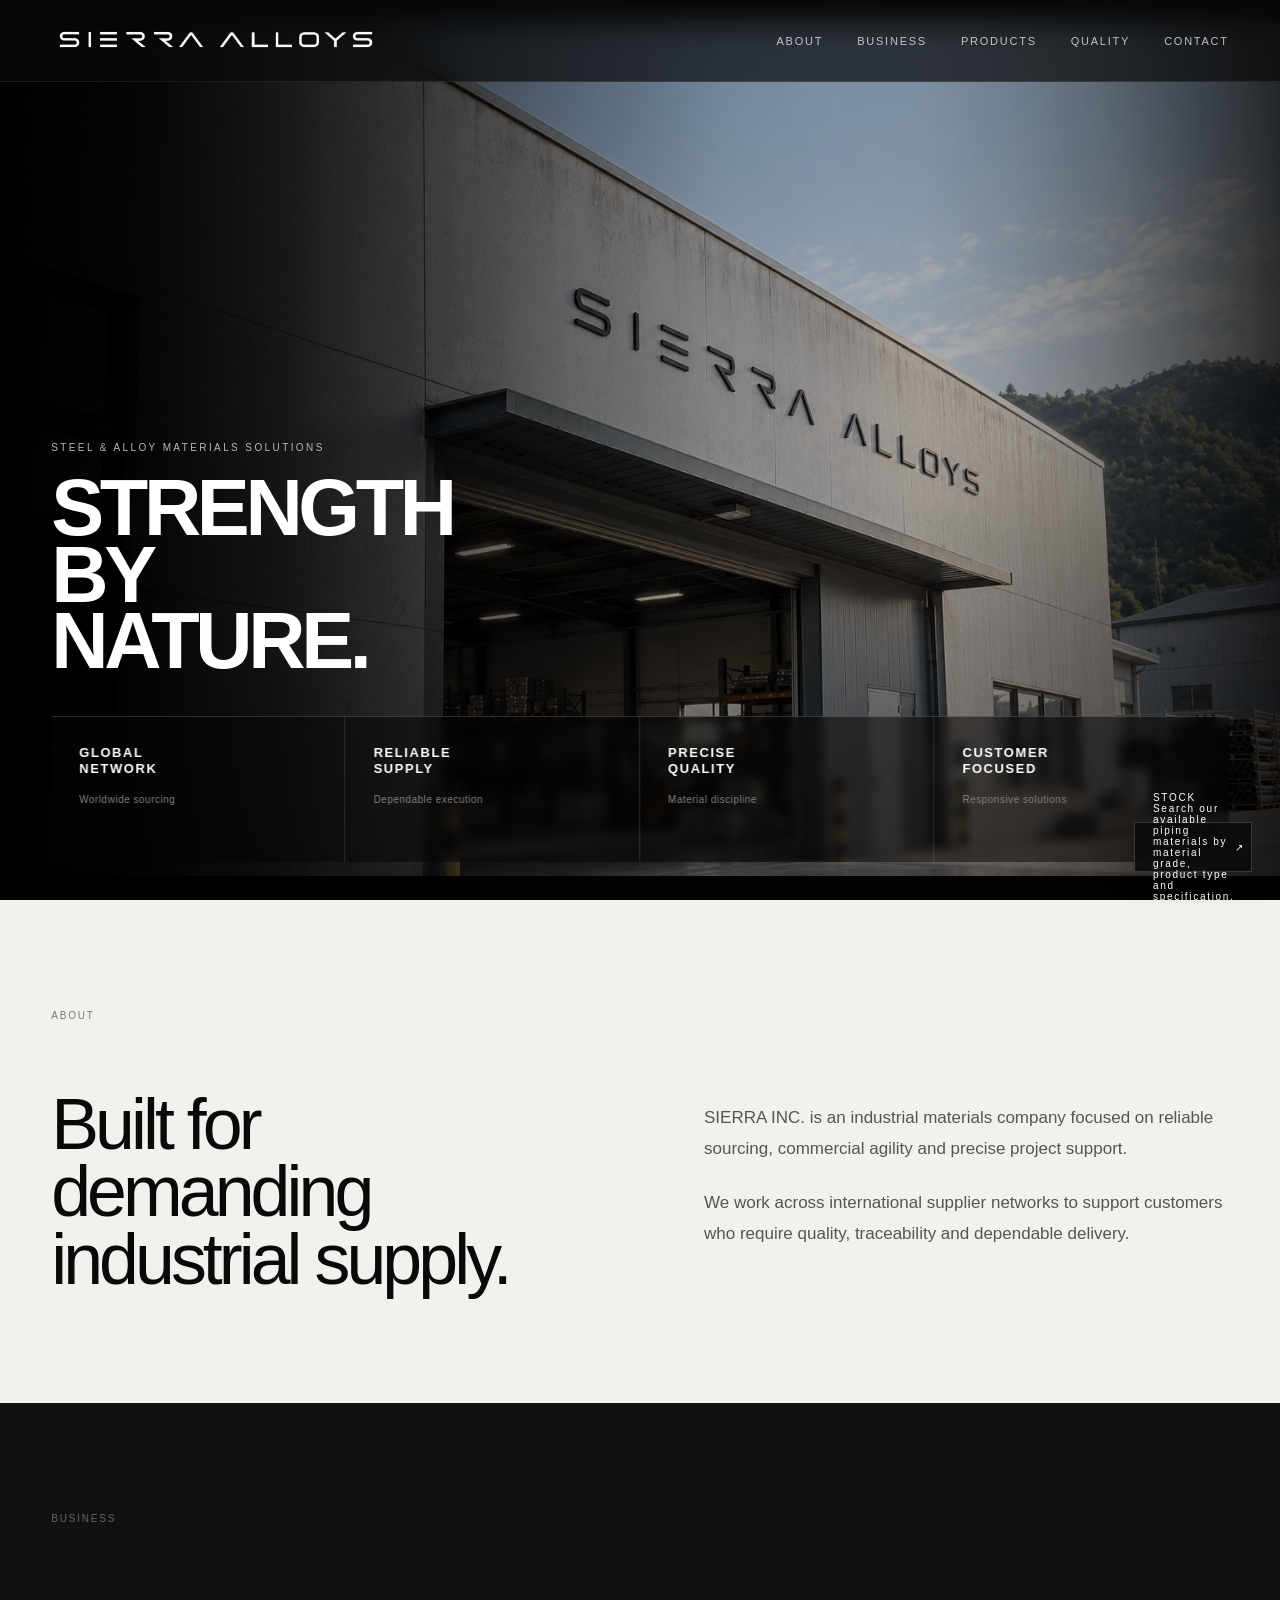
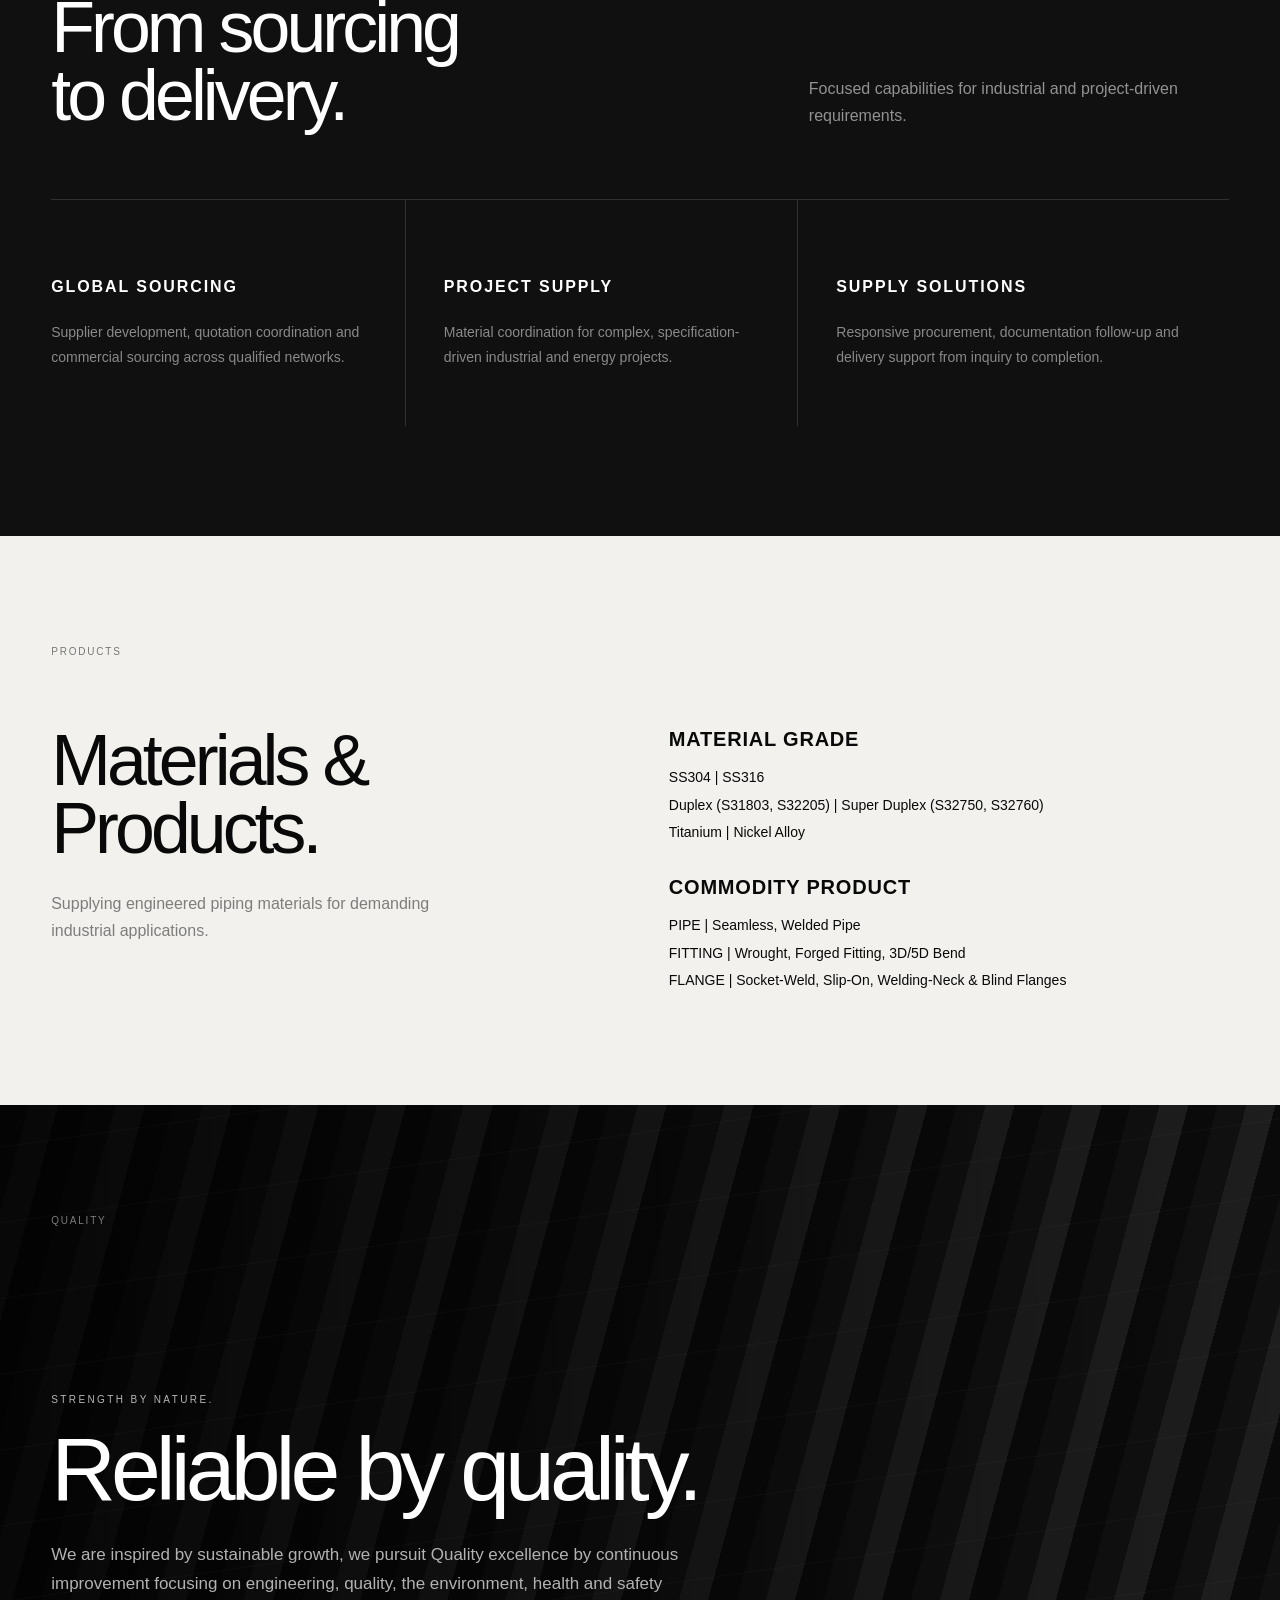
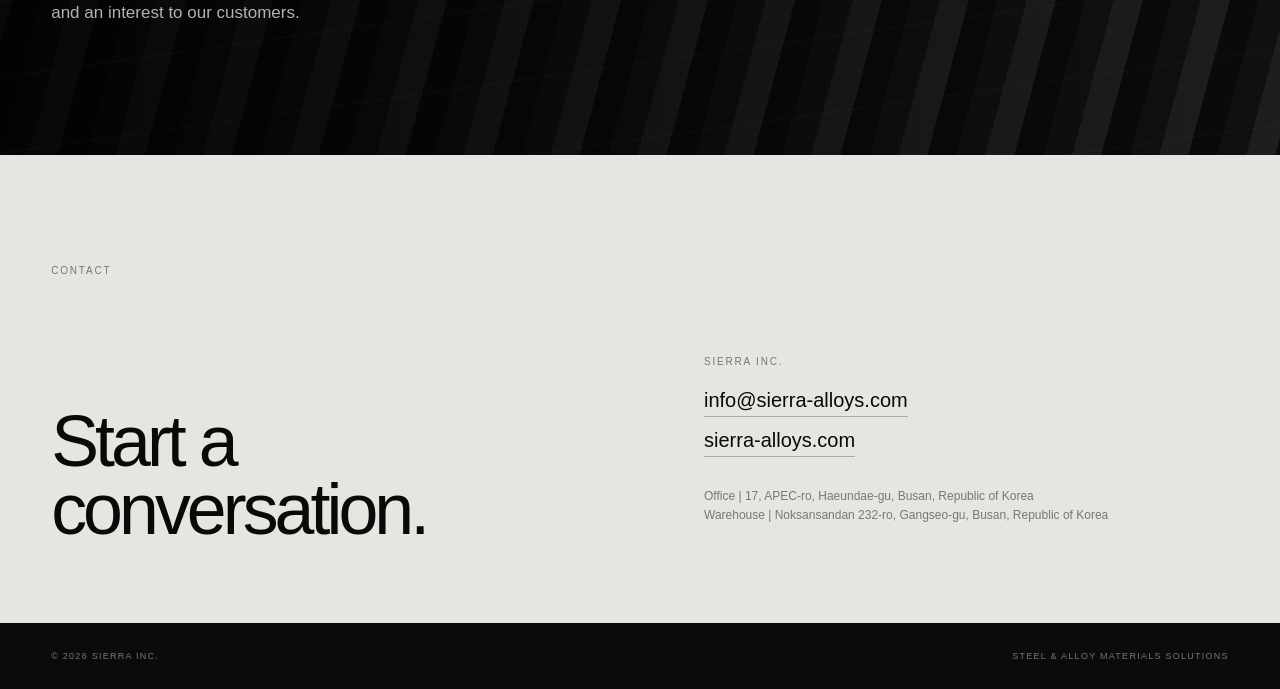
==== commit ffdcdaa0: "Update index.html" ====
--- a/index.html
+++ b/index.html
@@ -552,17 +552,31 @@
      FLOATING STOCK
 ======================================== -->
 
-<a
-  href="stock.html"
-  class="floating-stock">
-
-  <span>
-    STOCK
+<a href="stock.html" class="floating-stock">
+
+  <div class="floating-stock-inner">
+
+    <span class="floating-stock-title">
+
+      STOCK
+
+    </span>
+
+    <span class="floating-stock-line"></span>
+
+    <span class="floating-stock-description">
+
+      Search our available piping materials by material grade, product type and specification.
+
+    </span>
+
+  </div>
+
+  <span class="floating-stock-arrow">
+
+    ↗
+
   </span>
-
-  <strong>
-    ↗
-  </strong>
 
 </a>
 
--- a/style.css
+++ b/style.css
@@ -1,594 +1,1370 @@
-<!doctype html>
-<html lang="en">
-
-<head>
-  <meta charset="utf-8">
-  <meta name="viewport" content="width=device-width, initial-scale=1">
-
-  <meta
-    name="description"
-    content="SIERRA INC. — Steel & Alloy materials solutions."
-  >
-
-  <meta name="theme-color" content="#0a0a0a">
-
-  <title>SIERRA ALLOYS | Steel & Alloy Materials Solutions</title>
-
-  <link rel="stylesheet" href="style.css">
-</head>
-
-
-<body>
-
-
-  <!-- ========================================
-       HEADER
-  ======================================== -->
-
-  <header class="site-header">
-
-    <a
-      class="brand"
-      href="#top"
-      aria-label="SIERRA ALLOYS home"
-    >
-      <img
-        src="assets/sierra%20logo%20web2.png"
-        alt="SIERRA ALLOYS"
-      >
-    </a>
-
-
-    <button
-      class="menu-toggle"
-      aria-label="Open menu"
-      aria-expanded="false"
-    >
-      <span></span>
-      <span></span>
-    </button>
-
-
-    <nav class="nav">
-
-      <a href="#about">ABOUT</a>
-      <a href="#business">BUSINESS</a>
-      <a href="#products">PRODUCTS</a>
-      <a href="#quality">QUALITY</a>
-      <a href="#contact">CONTACT</a>
-
-    </nav>
-
-  </header>
-
-
-
-  <!-- ========================================
-       MAIN
-  ======================================== -->
-
-  <main id="top">
-
-
-    <!-- ========================================
-         HERO
-    ======================================== -->
-
-    <section class="hero">
-
-      <div class="hero-bg"></div>
-
-
-      <div class="hero-content">
-
-        <div class="hero-copy">
-
-          <p class="eyebrow">
-            STEEL &amp; ALLOY MATERIALS SOLUTIONS
-          </p>
-
-          <h1>
-            STRENGTH<br>
-            BY<br>
-            NATURE.
-          </h1>
-
-        </div>
-
-      </div>
-
-
-      <!-- FEATURE STRIP -->
-
-      <div class="feature-strip">
-
-        <div>
-          <span class="feature-no"></span>
-
-          <strong>
-            GLOBAL<br>
-            NETWORK
-          </strong>
-
-          <small>
-            Worldwide sourcing
-          </small>
-        </div>
-
-
-        <div>
-          <span class="feature-no"></span>
-
-          <strong>
-            RELIABLE<br>
-            SUPPLY
-          </strong>
-
-          <small>
-            Dependable execution
-          </small>
-        </div>
-
-
-        <div>
-          <span class="feature-no"></span>
-
-          <strong>
-            PRECISE<br>
-            QUALITY
-          </strong>
-
-          <small>
-            Material discipline
-          </small>
-        </div>
-
-
-        <div>
-          <span class="feature-no"></span>
-
-          <strong>
-            CUSTOMER<br>
-            FOCUSED
-          </strong>
-
-          <small>
-            Responsive solutions
-          </small>
-        </div>
-
-      </div>
-
-    </section>
-
-
-
-    <!-- ========================================
-         ABOUT
-    ======================================== -->
-
-    <section
-      class="section light"
-      id="about"
-    >
-
-      <div class="section-label">
-        ABOUT
-      </div>
-
-
-      <div class="two-col">
-
-        <h2>
-          Built for demanding<br>
-          industrial supply.
-        </h2>
-
-
-        <div class="body-copy">
-
-          <p>
-            SIERRA INC. is an industrial materials company focused on reliable
-            sourcing, commercial agility and precise project support.
-          </p>
-
-          <p>
-            We work across international supplier networks to support customers
-            who require quality, traceability and dependable delivery.
-          </p>
-
-        </div>
-
-      </div>
-
-    </section>
-
-
-
-    <!-- ========================================
-         BUSINESS
-    ======================================== -->
-
-    <section
-      class="section dark"
-      id="business"
-    >
-
-      <div class="section-label">
-        BUSINESS
-      </div>
-
-
-      <div class="section-head">
-
-        <h2>
-          From sourcing<br>
-          to delivery.
-        </h2>
-
-        <p>
-          Focused capabilities for industrial and project-driven requirements.
-        </p>
-
-      </div>
-
-
-      <div class="cards">
-
-        <article>
-
-          <span></span>
-
-          <h3>
-            GLOBAL SOURCING
-          </h3>
-
-          <p>
-            Supplier development, quotation coordination and commercial
-            sourcing across qualified networks.
-          </p>
-
-        </article>
-
-
-        <article>
-
-          <span></span>
-
-          <h3>
-            PROJECT SUPPLY
-          </h3>
-
-          <p>
-            Material coordination for complex, specification-driven
-            industrial and energy projects.
-          </p>
-
-        </article>
-
-
-        <article>
-
-          <span></span>
-
-          <h3>
-            SUPPLY SOLUTIONS
-          </h3>
-
-          <p>
-            Responsive procurement, documentation follow-up and delivery
-            support from inquiry to completion.
-          </p>
-
-        </article>
-
-      </div>
-
-    </section>
-
-
-
-    <!-- ========================================
-         PRODUCTS
-    ======================================== -->
-
-    <section
-      class="section light"
-      id="products"
-    >
-
-      <div class="section-label">
-        PRODUCTS
-      </div>
-
-
-      <div class="product-layout">
-
-
-        <!-- PRODUCT LEFT -->
-
-        <div>
-
-          <h2>
-            Materials &amp;<br>
-            Products.
-          </h2>
-
-          <p class="muted">
-            Supplying engineered piping materials for demanding industrial
-            applications.
-          </p>
-
-        </div>
-
-
-
-        <!-- PRODUCT RIGHT -->
-
-        <div class="product-list">
-
-
-          <div class="product-heading">
-
-            <span></span>
-
-            <strong>
-              MATERIAL GRADE
-            </strong>
-
-            <em>→</em>
-
-          </div>
-
-
-          <div class="product-detail">
-
-            <span></span>
-
-            <strong>
-              SS304 | SS316
-            </strong>
-
-            <em></em>
-
-          </div>
-
-
-          <div class="product-detail">
-
-            <span></span>
-
-            <strong>
-              Duplex (S31803, S32205) | Super Duplex (S32750, S32760)
-            </strong>
-
-            <em></em>
-
-          </div>
-
-
-          <div class="product-detail">
-
-            <span></span>
-
-            <strong>
-              Titanium | Nickel Alloy
-            </strong>
-
-            <em></em>
-
-          </div>
-
-
-          <br>
-
-
-          <div class="product-heading second-heading">
-
-            <span></span>
-
-            <strong>
-              COMMODITY PRODUCT
-            </strong>
-
-            <em>→</em>
-
-          </div>
-
-
-          <div class="product-detail">
-
-            <span></span>
-
-            <strong>
-              PIPE | Seamless, Welded Pipe
-            </strong>
-
-            <em></em>
-
-          </div>
-
-
-          <div class="product-detail">
-
-            <span></span>
-
-            <strong>
-              FITTING | Wrought, Forged Fitting, 3D/5D Bend
-            </strong>
-
-            <em></em>
-
-          </div>
-
-
-          <div class="product-detail">
-
-            <span></span>
-
-            <strong>
-              FLANGE | Socket-Weld, Slip-On, Welding-Neck &amp; Blind Flanges
-            </strong>
-
-            <em></em>
-
-          </div>
-
-        </div>
-
-      </div>
-
-    </section>
-
-
-
-    <!-- ========================================
-         QUALITY
-    ======================================== -->
-
-    <section
-      class="section metal"
-      id="quality"
-    >
-
-      <div class="section-label">
-        QUALITY
-      </div>
-
-
-      <div class="solution-copy">
-
-        <p class="eyebrow">
-          STRENGTH BY NATURE.
-        </p>
-
-        <h2>
-          Reliable by quality.
-        </h2>
-
-        <p>
-          We are inspired by sustainable growth, we pursuit Quality excellence
-          by continuous improvement focusing on engineering, quality, the
-          environment, health and safety and an interest to our customers.
-        </p>
-
-      </div>
-
-    </section>
-
-
-
-    <!-- ========================================
-         CONTACT
-    ======================================== -->
-
-    <section
-      class="section contact"
-      id="contact"
-    >
-
-      <div class="section-label">
-        CONTACT
-      </div>
-
-
-      <div class="contact-grid">
-
-
-        <div>
-
-          <h2>
-            Start a<br>
-            conversation.
-          </h2>
-
-        </div>
-
-
-        <div class="contact-info">
-
-          <p class="caption">
-            SIERRA INC.
-          </p>
-
-
-          <a href="mailto:info@sierra-alloys.com">
-            info@sierra-alloys.com
-          </a>
-
-
-          <a href="https://sierra-alloys.com">
-            sierra-alloys.com
-          </a>
-
-
-          <p class="small">
-
-            Office | 17, APEC-ro, Haeundae-gu, Busan, Republic of Korea
-
-            <br>
-
-            Warehouse | Noksansandan 232-ro, Gangseo-gu, Busan,
-            Republic of Korea
-
-          </p>
-
-        </div>
-
-      </div>
-
-    </section>
-
-
-  </main>
-
-
-
-  <!-- ========================================
-       FOOTER
-  ======================================== -->
-
-  <footer>
-
-    <span>
-      © 2026 SIERRA INC.
-    </span>
-
-    <span>
-      STEEL &amp; ALLOY MATERIALS SOLUTIONS
-    </span>
-
-  </footer>
-
-
-
-  <!-- ========================================
-       FLOATING STOCK BUTTON
-  ======================================== -->
-
-  <a
-    href="stock.html"
-    class="stock-float"
-    aria-label="View available stock"
-  >
-
-    <span class="stock-dot"></span>
-
-    <span class="stock-text">
-      STOCK
-    </span>
-
-    <span class="stock-arrow">
-      ↗
-    </span>
-
-  </a>
-
-
-
-  <script src="script.js"></script>
-
-
-</body>
-
-</html>
+:root{
+  --black:#090909;
+  --charcoal:#121212;
+  --line:#2c2c2c;
+  --off:#f2f1ed;
+  --white:#fff;
+  --muted:#9b9b9b;
+  --max:1440px;
+  --side:4vw;
+}
+
+
+*{
+  box-sizing:border-box;
+}
+
+
+html{
+  scroll-behavior:smooth;
+}
+
+
+body{
+  margin:0;
+
+  font-family:Arial, Helvetica, sans-serif;
+
+  color:var(--black);
+
+  background:var(--off);
+
+  -webkit-font-smoothing:antialiased;
+}
+
+
+a{
+  color:inherit;
+  text-decoration:none;
+}
+
+
+
+/* ========================================
+   HEADER
+======================================== */
+
+.site-header{
+  position:fixed;
+
+  top:0;
+  left:0;
+  right:0;
+
+  z-index:50;
+
+  height:82px;
+
+  padding:0 max(28px,var(--side));
+
+  display:flex;
+  align-items:center;
+  justify-content:space-between;
+
+  background:rgba(9,9,9,.68);
+
+  backdrop-filter:blur(14px);
+  -webkit-backdrop-filter:blur(14px);
+
+  border-bottom:1px solid rgba(255,255,255,.08);
+
+  color:#fff;
+}
+
+
+
+/* ========================================
+   LOGO
+======================================== */
+
+.brand{
+  display:flex;
+
+  align-items:center;
+  justify-content:flex-start;
+
+  width:340px;
+  height:82px;
+
+  flex:0 0 340px;
+
+  margin:0;
+  padding:0;
+
+  overflow:visible;
+}
+
+
+.brand img{
+  display:block;
+
+  width:300px;
+  height:auto;
+
+  max-width:none;
+  max-height:none;
+
+  margin:0;
+  padding:0;
+
+  object-fit:contain;
+
+  object-position:left center;
+
+  transform:scale(1.10);
+
+  transform-origin:left center;
+}
+
+
+
+/* ========================================
+   NAVIGATION
+======================================== */
+
+.nav{
+  display:flex;
+
+  align-items:center;
+
+  gap:34px;
+
+  font-size:11px;
+
+  letter-spacing:.16em;
+}
+
+
+.nav a{
+  opacity:.72;
+
+  transition:opacity .2s ease;
+}
+
+
+.nav a:hover{
+  opacity:1;
+}
+
+
+.menu-toggle{
+  display:none;
+
+  width:34px;
+  height:28px;
+
+  padding:5px;
+
+  border:0;
+
+  background:none;
+
+  cursor:pointer;
+}
+
+
+.menu-toggle span{
+  display:block;
+
+  height:1px;
+
+  margin:6px 0;
+
+  background:#fff;
+}
+
+
+
+/* ========================================
+   HERO
+======================================== */
+
+.hero{
+  position:relative;
+
+  height:100vh;
+
+  min-height:760px;
+
+  padding-top:82px;
+
+  background:#090909;
+
+  color:#fff;
+
+  overflow:hidden;
+}
+
+
+
+/* ========================================
+   HERO BACKGROUND
+======================================== */
+
+.hero-bg{
+  position:absolute;
+
+  inset:0;
+
+  z-index:0;
+
+  background-color:#090909;
+
+
+  background-image:
+
+
+    /* RIGHT DARK GRADIENT */
+
+    linear-gradient(
+      to left,
+
+      rgba(2,2,2,.78) 0%,
+
+      rgba(2,2,2,.58) 7%,
+
+      rgba(2,2,2,.38) 14%,
+
+      rgba(2,2,2,.22) 21%,
+
+      rgba(2,2,2,.10) 28%,
+
+      rgba(2,2,2,.03) 35%,
+
+      rgba(2,2,2,0) 42%
+    ),
+
+
+    /* LEFT DARK GRADIENT */
+
+    linear-gradient(
+      90deg,
+
+      rgba(2,2,2,.99) 0%,
+
+      rgba(2,2,2,.95) 12%,
+
+      rgba(2,2,2,.84) 22%,
+
+      rgba(3,3,3,.66) 32%,
+
+      rgba(3,3,3,.42) 43%,
+
+      rgba(3,3,3,.20) 56%,
+
+      rgba(3,3,3,.07) 72%,
+
+      rgba(3,3,3,.02) 100%
+    ),
+
+
+    /* BOTTOM DARK GRADIENT */
+
+    linear-gradient(
+      0deg,
+
+      rgba(5,5,5,.42) 0%,
+
+      rgba(5,5,5,.07) 45%,
+
+      rgba(5,5,5,.07) 100%
+    ),
+
+
+    /* IMAGE */
+
+    url("assets/sierra-main.jpg");
+
+
+  background-repeat:no-repeat;
+
+
+  background-size:
+    100% 100%,
+    100% 100%,
+    100% 100%,
+    100% auto;
+
+
+  background-position:
+    center,
+    center,
+    center,
+    52% center;
+
+
+  filter:
+    saturate(.64)
+    contrast(1.03)
+    brightness(.90);
+}
+
+
+
+/* ========================================
+   HERO CONTENT
+======================================== */
+
+.hero-content{
+  position:relative;
+
+  z-index:2;
+
+  width:calc(100% - (var(--side) * 2));
+
+  max-width:var(--max);
+
+  height:calc(100% - 183px);
+
+  margin:0 auto;
+
+  display:flex;
+
+  align-items:flex-end;
+}
+
+
+.hero-copy{
+  width:58%;
+
+  padding:0 5vw 42px 0;
+}
+
+
+.eyebrow{
+  margin:0 0 22px;
+
+  font-size:10px;
+
+  line-height:1;
+
+  letter-spacing:.24em;
+
+  color:#b7b7b7;
+}
+
+
+.hero h1{
+  margin:0;
+
+  font-size:clamp(64px,6.2vw,104px);
+
+  line-height:.84;
+
+  font-weight:600;
+
+  letter-spacing:-.055em;
+
+  color:#fff;
+}
+
+
+
+/* ========================================
+   FEATURE STRIP
+======================================== */
+
+.feature-strip{
+  position:absolute;
+
+  left:50%;
+
+  bottom:38px;
+
+  transform:translateX(-50%);
+
+  z-index:3;
+
+  width:calc(100% - (var(--side) * 2));
+
+  max-width:var(--max);
+
+  display:grid;
+
+  grid-template-columns:repeat(4,1fr);
+
+  border-top:1px solid rgba(255,255,255,.16);
+
+  background:rgba(5,5,5,.50);
+
+  backdrop-filter:blur(5px);
+
+  -webkit-backdrop-filter:blur(5px);
+}
+
+
+.feature-strip > div{
+  position:relative;
+
+  min-height:145px;
+
+  padding:28px;
+
+  border-right:1px solid rgba(255,255,255,.14);
+}
+
+
+.feature-strip > div:last-child{
+  border-right:0;
+}
+
+
+.feature-strip strong{
+  display:block;
+
+  font-size:13px;
+
+  line-height:1.2;
+
+  letter-spacing:.12em;
+
+  color:#fff;
+}
+
+
+.feature-strip small{
+  display:block;
+
+  margin-top:18px;
+
+  font-size:10px;
+
+  letter-spacing:.05em;
+
+  color:#858585;
+}
+
+
+
+/* ========================================
+   GENERAL
+======================================== */
+
+.section{
+  padding:110px max(28px,var(--side));
+
+  scroll-margin-top:82px;
+}
+
+
+.section > *{
+  width:100%;
+
+  max-width:var(--max);
+
+  margin-left:auto;
+
+  margin-right:auto;
+}
+
+
+.section-label{
+  margin-top:0;
+
+  margin-bottom:70px;
+
+  font-size:10px;
+
+  letter-spacing:.18em;
+
+  color:#777;
+}
+
+
+.two-col{
+  display:grid;
+
+  grid-template-columns:1fr 1fr;
+
+  gap:10vw;
+}
+
+
+h2{
+  margin:0;
+
+  font-size:clamp(44px,5.6vw,90px);
+
+  line-height:.94;
+
+  letter-spacing:-.055em;
+
+  font-weight:500;
+}
+
+
+.body-copy{
+  max-width:560px;
+
+  padding-top:12px;
+}
+
+
+.body-copy p{
+  margin:0 0 24px;
+
+  font-size:17px;
+
+  line-height:1.8;
+
+  color:#555;
+}
+
+
+
+/* ========================================
+   BUSINESS
+======================================== */
+
+.dark{
+  background:#101010;
+
+  color:#fff;
+}
+
+
+.dark .section-label{
+  color:#666;
+}
+
+
+.section-head{
+  display:flex;
+
+  justify-content:space-between;
+
+  align-items:flex-end;
+
+  gap:50px;
+
+  margin-bottom:70px;
+}
+
+
+.section-head p{
+  max-width:420px;
+
+  margin:0;
+
+  color:#929292;
+
+  line-height:1.7;
+}
+
+
+.cards{
+  display:grid;
+
+  grid-template-columns:repeat(3,1fr);
+
+  border-top:1px solid #303030;
+}
+
+
+.cards article{
+  margin-right:38px;
+
+  padding:34px 38px 56px 0;
+
+  border-right:1px solid #303030;
+}
+
+
+.cards article:last-child{
+  margin-right:0;
+
+  border-right:0;
+}
+
+
+.cards h3{
+  margin:44px 0 24px;
+
+  font-size:16px;
+
+  letter-spacing:.12em;
+}
+
+
+.cards p{
+  max-width:370px;
+
+  margin:0;
+
+  font-size:14px;
+
+  line-height:1.8;
+
+  color:#898989;
+}
+
+
+
+/* ========================================
+   PRODUCTS
+======================================== */
+
+.product-layout{
+  display:grid;
+
+  grid-template-columns:44% 56%;
+
+  width:100%;
+
+  max-width:var(--max);
+
+  gap:0;
+
+  align-items:start;
+}
+
+
+.product-layout > div:first-child{
+  grid-column:1;
+
+  width:100%;
+}
+
+
+.product-layout > div:first-child h2{
+  max-width:520px;
+}
+
+
+.product-layout .muted{
+  max-width:420px;
+
+  margin-top:28px;
+
+  color:#7d7d7d;
+
+  line-height:1.7;
+}
+
+
+.product-list{
+  grid-column:2;
+
+  width:560px;
+
+  max-width:100%;
+
+  justify-self:end;
+}
+
+
+.product-heading{
+  margin:0 0 12px;
+}
+
+
+.product-heading strong{
+  display:block;
+
+  font-size:20px;
+
+  line-height:1.25;
+
+  font-weight:700;
+
+  letter-spacing:.04em;
+}
+
+
+.product-detail{
+  padding:4px 0;
+}
+
+
+.product-detail strong{
+  display:block;
+
+  font-size:14px;
+
+  line-height:1.4;
+
+  font-weight:400;
+}
+
+
+.second-heading{
+  margin-top:28px;
+}
+
+
+
+/* ========================================
+   QUALITY
+======================================== */
+
+.metal{
+  position:relative;
+
+  min-height:650px;
+
+  display:flex;
+
+  flex-direction:column;
+
+  justify-content:flex-end;
+
+  overflow:hidden;
+
+  color:#fff;
+
+  background:
+
+    linear-gradient(
+      90deg,
+      rgba(0,0,0,.8),
+      rgba(0,0,0,.22)
+    ),
+
+    repeating-linear-gradient(
+      105deg,
+      #151515 0 28px,
+      #262626 28px 56px,
+      #0d0d0d 56px 84px
+    );
+}
+
+
+.metal::after{
+  content:"";
+
+  position:absolute;
+
+  inset:-20%;
+
+  opacity:.45;
+
+  background:
+
+    repeating-linear-gradient(
+      0deg,
+
+      transparent 0 73px,
+
+      rgba(255,255,255,.06) 74px,
+
+      transparent 75px
+    );
+
+  transform:rotate(-8deg);
+}
+
+
+.metal > *{
+  position:relative;
+
+  z-index:2;
+}
+
+
+.metal .section-label{
+  position:absolute;
+
+  top:110px;
+
+  left:max(28px,var(--side));
+
+  right:max(28px,var(--side));
+
+  color:#7c7c7c;
+}
+
+
+.solution-copy{
+  margin:0 !important;
+
+  max-width:800px !important;
+}
+
+
+.solution-copy h2{
+  font-size:clamp(54px,7vw,105px);
+}
+
+
+.solution-copy > p:last-child{
+  max-width:630px;
+
+  margin-top:30px;
+
+  font-size:17px;
+
+  line-height:1.7;
+
+  color:#b2b2b2;
+}
+
+
+
+/* ========================================
+   CONTACT
+======================================== */
+
+.contact{
+  padding-bottom:80px;
+
+  background:#e7e5df;
+}
+
+
+.contact-grid{
+  display:grid;
+
+  grid-template-columns:1fr 1fr;
+
+  gap:10vw;
+
+  align-items:end;
+}
+
+
+.contact-info{
+  display:flex;
+
+  flex-direction:column;
+
+  align-items:flex-start;
+
+  gap:12px;
+
+  padding-bottom:6px;
+}
+
+
+.contact-info a{
+  padding-bottom:4px;
+
+  border-bottom:1px solid #aaa;
+
+  font-size:20px;
+}
+
+
+.caption{
+  font-size:10px;
+
+  letter-spacing:.18em;
+
+  color:#777;
+}
+
+
+.small{
+  margin-top:18px;
+
+  font-size:12px;
+
+  line-height:1.6;
+
+  color:#777;
+}
+
+
+
+/* ========================================
+   FLOATING STOCK
+======================================== */
+
+.floating-stock{
+  position:fixed;
+
+  right:28px;
+
+  bottom:28px;
+
+  z-index:100;
+
+  width:118px;
+
+  height:50px;
+
+  display:flex;
+
+  align-items:center;
+
+  justify-content:space-between;
+
+  padding:0 18px;
+
+  background:rgba(9,9,9,.84);
+
+  border:1px solid rgba(255,255,255,.18);
+
+  backdrop-filter:blur(12px);
+
+  -webkit-backdrop-filter:blur(12px);
+
+  color:#fff;
+
+  font-size:10px;
+
+  letter-spacing:.17em;
+
+  box-shadow:0 10px 30px rgba(0,0,0,.18);
+
+  transition:
+    transform .25s ease,
+    background .25s ease,
+    color .25s ease;
+}
+
+
+.floating-stock:hover{
+  transform:translateY(-3px);
+
+  background:#fff;
+
+  color:#090909;
+}
+
+
+.floating-stock strong{
+  font-size:15px;
+
+  font-weight:400;
+
+  letter-spacing:0;
+}
+
+
+
+/* ========================================
+   FOOTER
+======================================== */
+
+footer{
+  padding:28px max(28px,var(--side));
+
+  display:flex;
+
+  justify-content:space-between;
+
+  background:#0b0b0b;
+
+  color:#777;
+
+  font-size:9px;
+
+  letter-spacing:.14em;
+}
+
+
+
+/* ========================================
+   TABLET
+======================================== */
+
+@media(max-width:1100px){
+
+  .brand{
+    width:260px;
+
+    flex-basis:260px;
+  }
+
+
+  .brand img{
+    width:245px;
+
+    transform:scale(1.06);
+  }
+
+
+  .nav{
+    gap:22px;
+
+    font-size:10px;
+  }
+
+
+  .hero h1{
+    font-size:clamp(58px,7vw,84px);
+  }
+
+}
+
+
+
+/* ========================================
+   MOBILE
+======================================== */
+
+@media(max-width:850px){
+
+  :root{
+    --side:28px;
+  }
+
+
+
+  /* HEADER */
+
+  .site-header{
+    height:70px;
+
+    padding:0 24px;
+  }
+
+
+
+  /* LOGO */
+
+  .brand{
+    width:175px;
+
+    height:70px;
+
+    flex:0 0 175px;
+  }
+
+
+  .brand img{
+    width:165px;
+
+    transform:scale(1.05);
+
+    transform-origin:left center;
+  }
+
+
+
+  /* NAV */
+
+  .nav{
+    position:absolute;
+
+    top:70px;
+
+    left:0;
+
+    right:0;
+
+    display:none;
+
+    flex-direction:column;
+
+    align-items:flex-start;
+
+    gap:24px;
+
+    padding:32px 28px 38px;
+
+    border-top:1px solid #292929;
+
+    background:#0a0a0a;
+  }
+
+
+  .nav.open{
+    display:flex;
+  }
+
+
+  .menu-toggle{
+    display:block;
+  }
+
+
+
+  /* ========================================
+     MOBILE HERO
+  ======================================== */
+
+  .hero{
+    height:100svh;
+
+    min-height:760px;
+
+    padding-top:70px;
+
+    background:#090909;
+  }
+
+
+
+  /* MOBILE BACKGROUND */
+
+  .hero-bg{
+    top:70px;
+
+    bottom:0;
+
+
+    background-image:
+
+      /* MOBILE LEFT SHADE */
+
+      linear-gradient(
+        90deg,
+
+        rgba(2,2,2,.58) 0%,
+
+        rgba(2,2,2,.38) 24%,
+
+        rgba(2,2,2,.20) 48%,
+
+        rgba(2,2,2,.08) 72%,
+
+        rgba(2,2,2,.04) 100%
+      ),
+
+
+      /* MOBILE BOTTOM SHADE */
+
+      linear-gradient(
+        0deg,
+
+        rgba(5,5,5,.48) 0%,
+
+        rgba(5,5,5,.14) 38%,
+
+        rgba(5,5,5,.02) 100%
+      ),
+
+
+      url("assets/sierra-main.jpg");
+
+
+    background-size:
+      100% 100%,
+      100% 100%,
+      auto 114%;
+
+
+    background-position:
+      center,
+      center,
+      56% 38%;
+
+
+    background-repeat:no-repeat;
+
+
+    filter:
+      saturate(.74)
+      contrast(1.01)
+      brightness(.98);
+  }
+
+
+
+  /* HERO CONTENT */
+
+  .hero-content{
+    width:calc(100% - 56px);
+
+    height:calc(100svh - 70px);
+
+    min-height:690px;
+
+    margin:0 auto;
+
+    align-items:flex-end;
+  }
+
+
+  .hero-copy{
+    width:100%;
+
+    padding:0 0 235px 0;
+  }
+
+
+  .eyebrow{
+    margin-bottom:18px;
+
+    font-size:9px;
+  }
+
+
+  .hero h1{
+    font-size:clamp(48px,15vw,74px);
+
+    line-height:.88;
+  }
+
+
+
+  /* ========================================
+     MOBILE FEATURE STRIP
+  ======================================== */
+
+  .feature-strip{
+    left:28px;
+
+    right:28px;
+
+    bottom:20px;
+
+    transform:none;
+
+    width:auto;
+
+    max-width:none;
+
+    grid-template-columns:1fr 1fr;
+  }
+
+
+  .feature-strip > div{
+    min-height:110px;
+
+    padding:22px;
+  }
+
+
+  .feature-strip > div:nth-child(2){
+    border-right:0;
+  }
+
+
+  .feature-strip > div:nth-child(-n+2){
+    border-bottom:
+      1px solid rgba(255,255,255,.14);
+  }
+
+
+
+  /* GENERAL */
+
+  .section{
+    padding-top:82px;
+
+    padding-bottom:82px;
+  }
+
+
+  .section-label{
+    margin-bottom:50px;
+  }
+
+
+  .two-col,
+  .section-head,
+  .contact-grid{
+    display:grid;
+
+    grid-template-columns:1fr;
+
+    gap:48px;
+  }
+
+
+
+  /* BUSINESS */
+
+  .cards{
+    grid-template-columns:1fr;
+  }
+
+
+  .cards article{
+    margin:0;
+
+    padding-right:0;
+
+    border-right:0;
+
+    border-bottom:1px solid #303030;
+  }
+
+
+  .cards article:last-child{
+    border-bottom:0;
+  }
+
+
+
+  /* ========================================
+     PRODUCTS MOBILE
+  ======================================== */
+
+  .product-layout{
+    grid-template-columns:1fr;
+
+    gap:42px;
+  }
+
+
+  .product-layout > div:first-child{
+    grid-column:1;
+  }
+
+
+  .product-layout > div:first-child h2{
+    max-width:none;
+
+    font-size:clamp(42px,12vw,58px);
+  }
+
+
+  .product-layout .muted{
+    max-width:360px;
+
+    font-size:14px;
+  }
+
+
+  .product-list{
+    grid-column:1;
+
+    width:100%;
+
+    justify-self:stretch;
+  }
+
+
+  .product-heading strong{
+    font-size:16px;
+  }
+
+
+  .product-detail strong{
+    font-size:13px;
+
+    line-height:1.45;
+  }
+
+
+
+  /* QUALITY */
+
+  .metal .section-label{
+    top:82px;
+  }
+
+
+
+  /* ========================================
+     FLOATING STOCK MOBILE
+  ======================================== */
+
+  .floating-stock{
+    right:18px;
+
+    bottom:18px;
+
+    width:104px;
+
+    height:46px;
+
+    padding:0 15px;
+
+    font-size:9px;
+  }
+
+
+
+  /* FOOTER */
+
+  footer{
+    flex-direction:column;
+
+    gap:30px;
+  }
+
+}
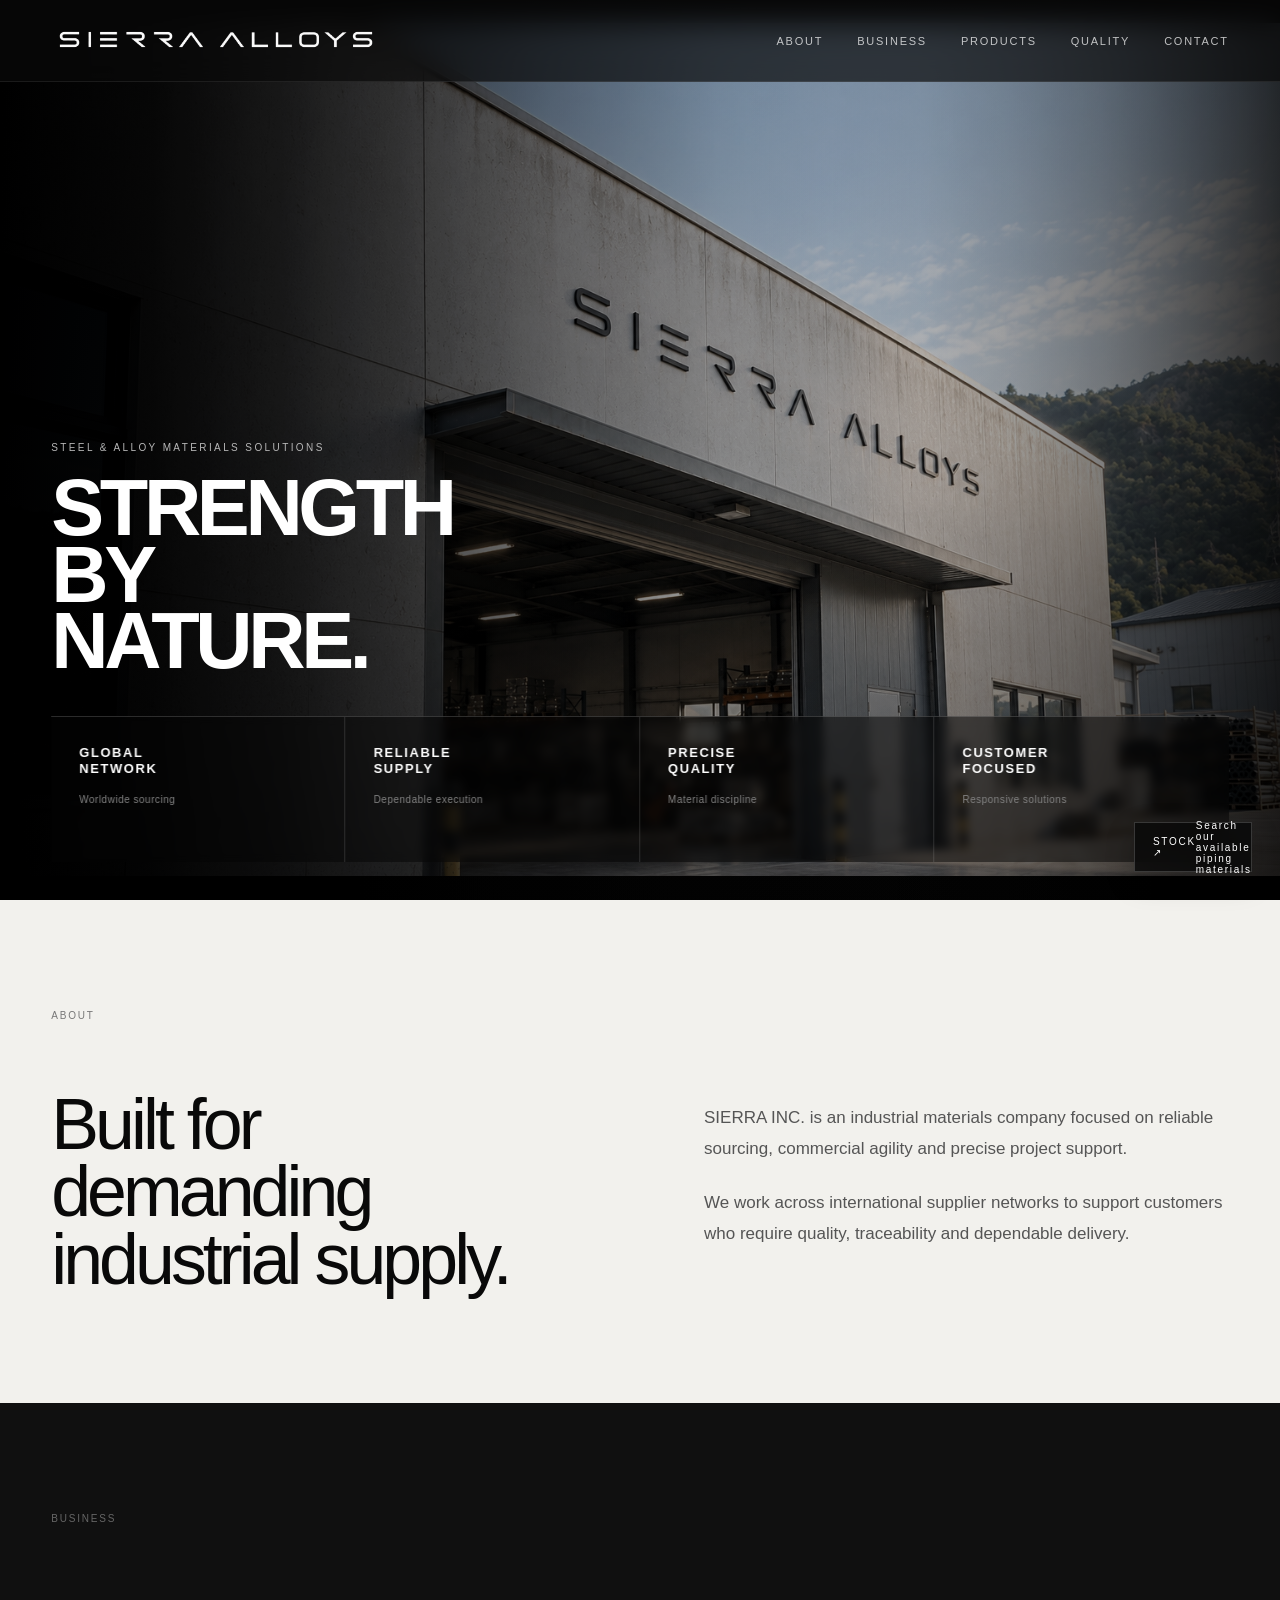
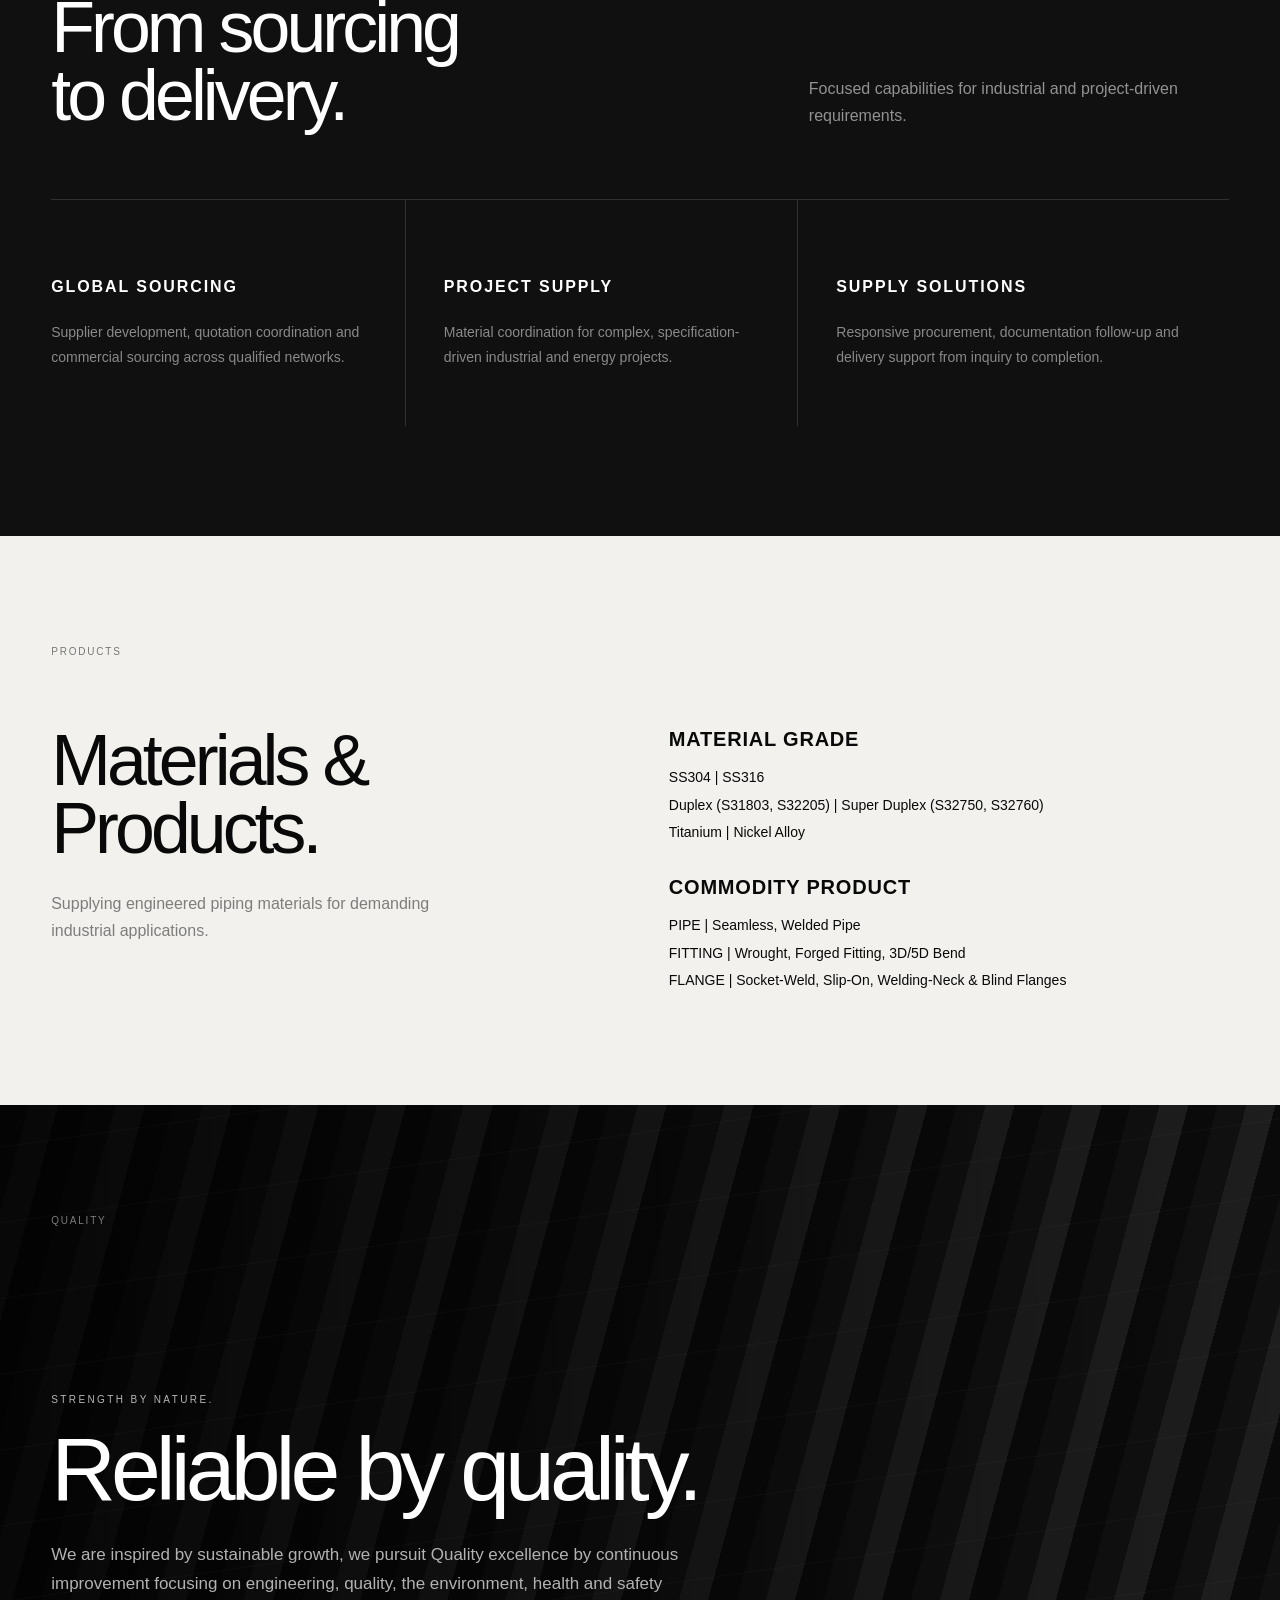
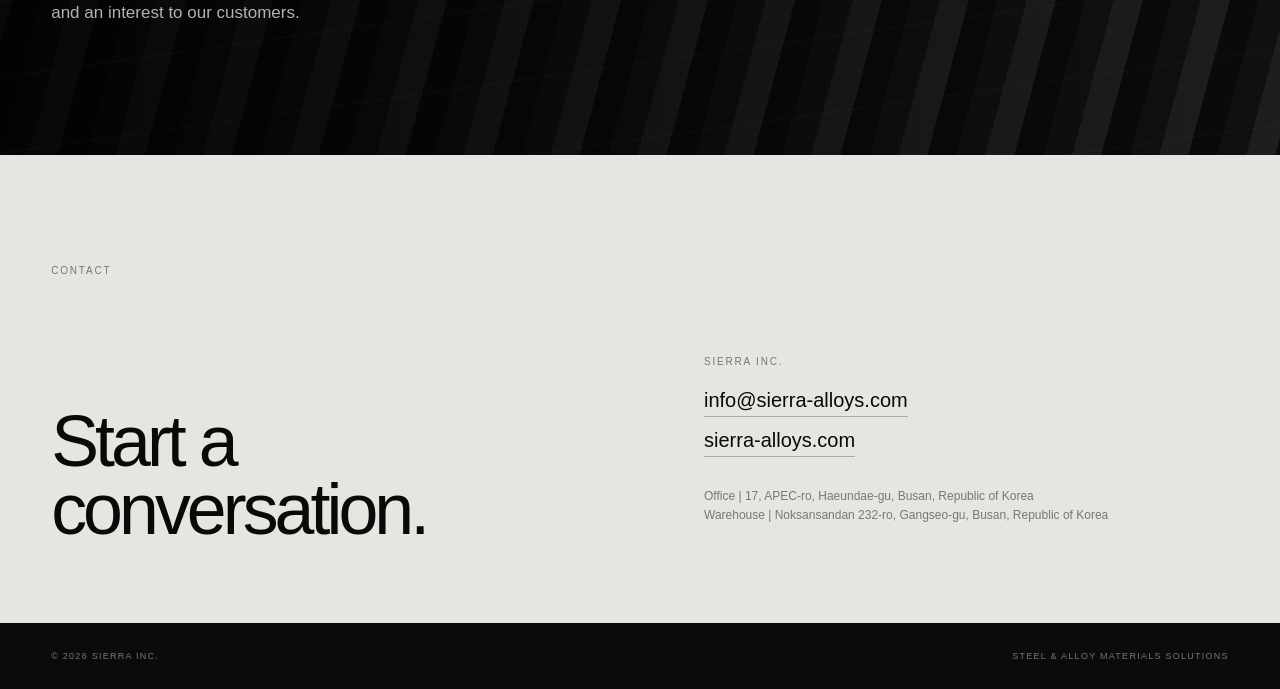
==== commit d8767230: "Update index.html" ====
--- a/index.html
+++ b/index.html
@@ -554,28 +554,14 @@
 
 <a href="stock.html" class="floating-stock">
 
-  <div class="floating-stock-inner">
-
-    <span class="floating-stock-title">
-
-      STOCK
-
-    </span>
-
-    <span class="floating-stock-line"></span>
-
-    <span class="floating-stock-description">
-
-      Search our available piping materials by material grade, product type and specification.
-
-    </span>
-
-  </div>
-
-  <span class="floating-stock-arrow">
-
-    ↗
-
+  <div class="floating-stock-top">
+    <span>STOCK</span>
+    <span class="floating-stock-arrow">↗</span>
+  </div>
+
+  <span class="floating-stock-description">
+    Search our available<br>
+    piping materials
   </span>
 
 </a>
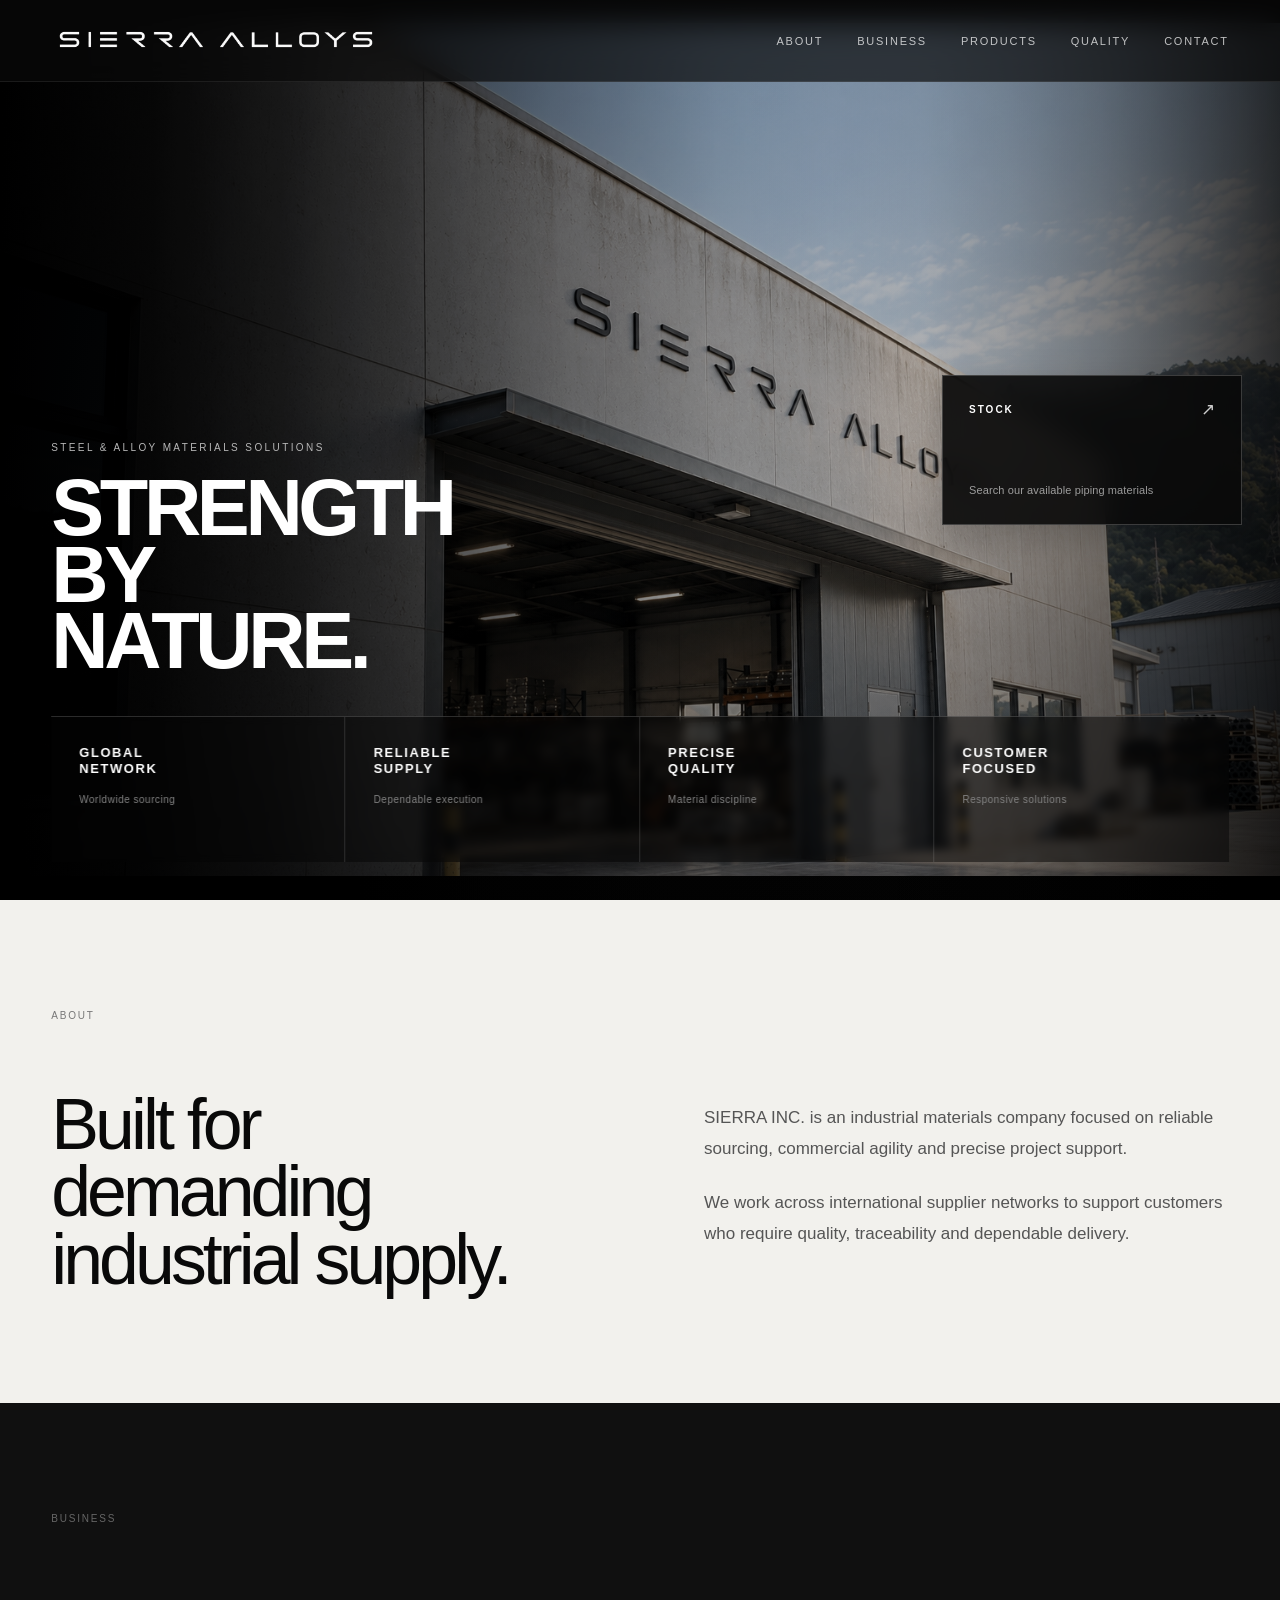
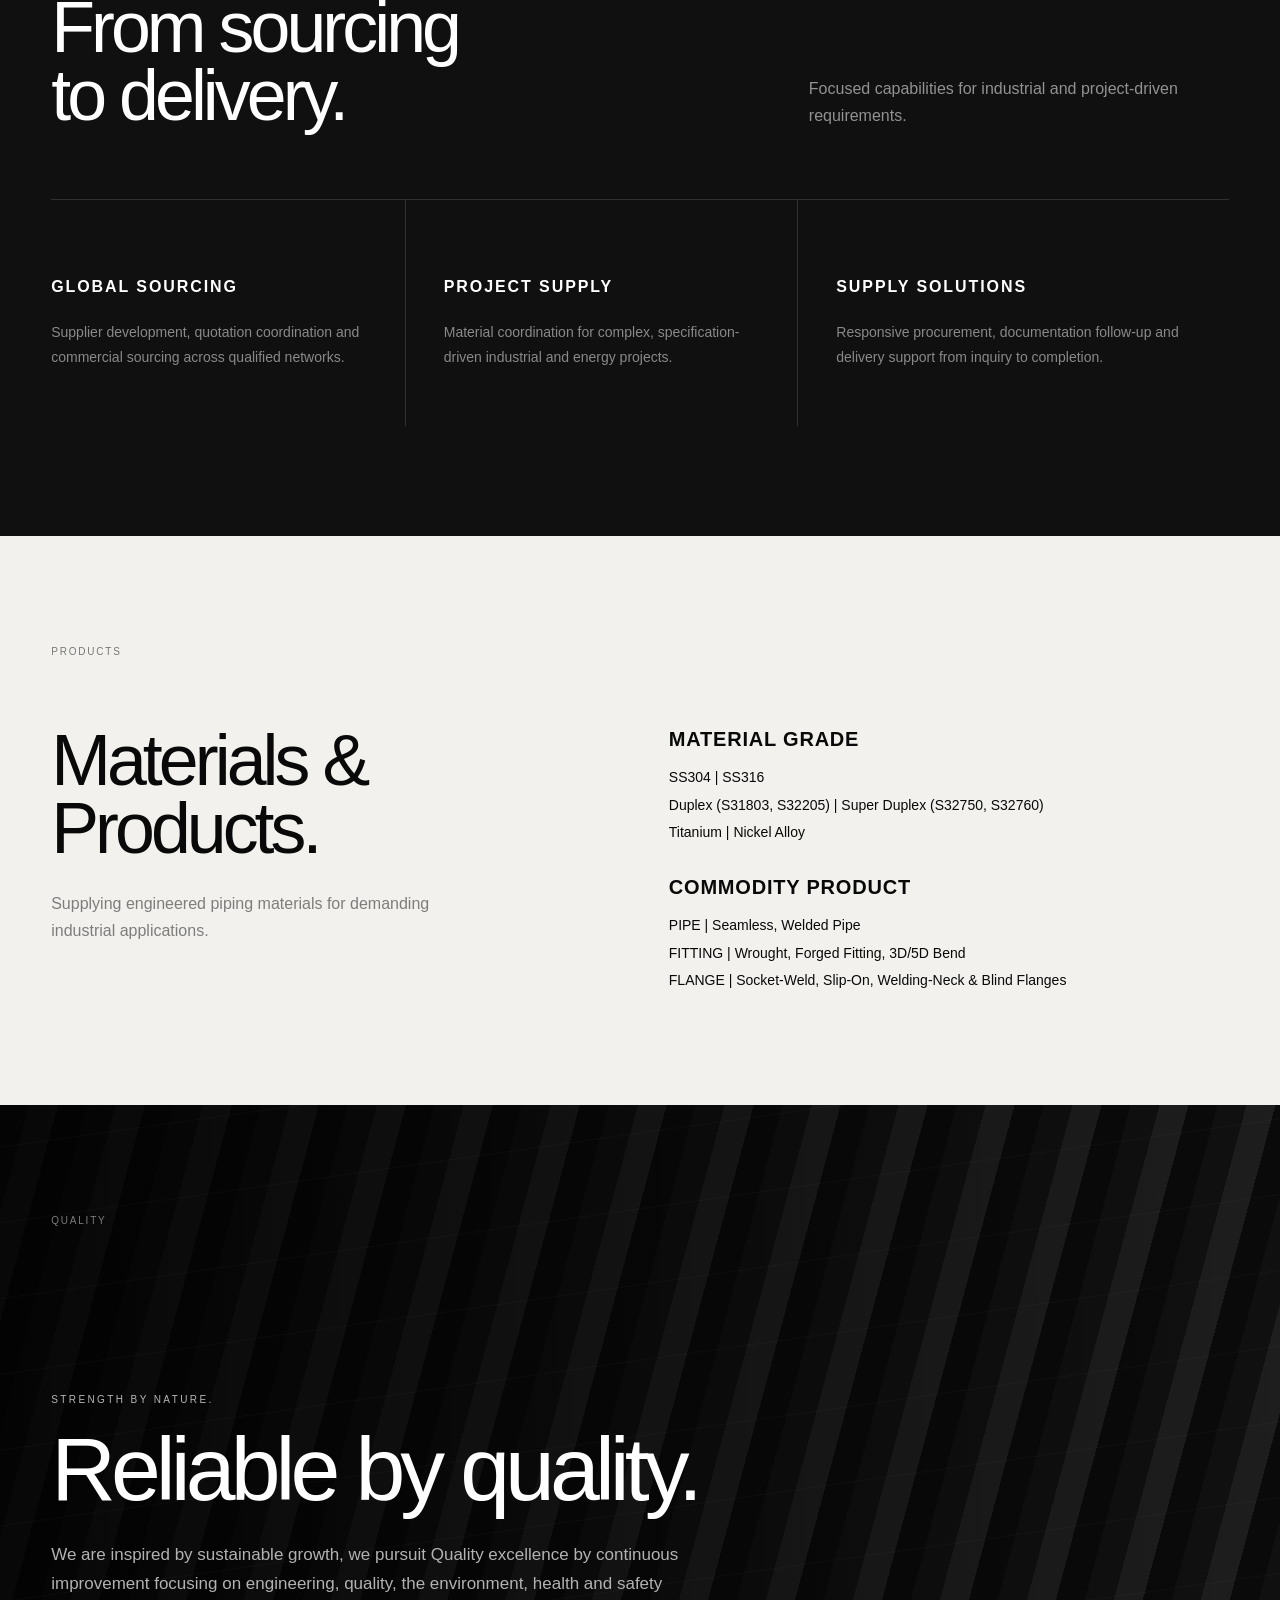
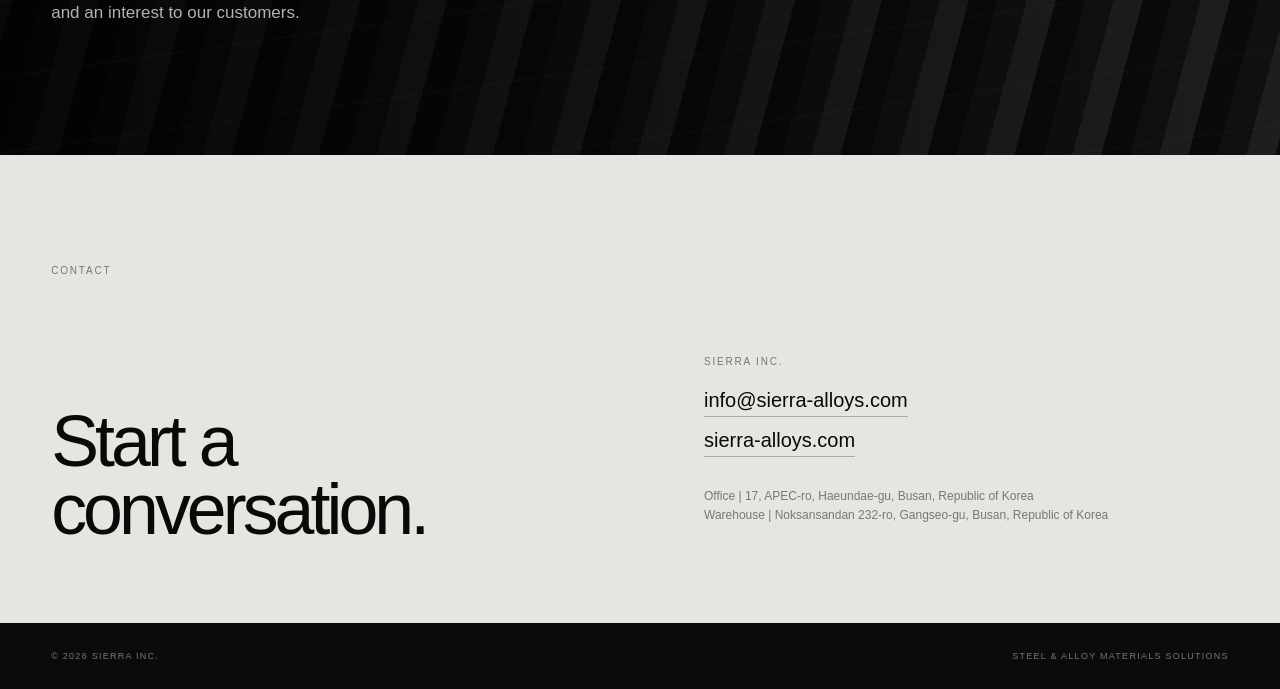
==== commit 1b9d3425: "Update index.html" ====
--- a/index.html
+++ b/index.html
@@ -560,8 +560,7 @@
   </div>
 
   <span class="floating-stock-description">
-    Search our available<br>
-    piping materials
+    Search our available piping materials
   </span>
 
 </a>
--- a/style.css
+++ b/style.css
@@ -866,71 +866,174 @@
 
 
 /* ========================================
+
    FLOATING STOCK
+
 ======================================== */
 
 .floating-stock{
+
   position:fixed;
 
-  right:28px;
-
-  bottom:28px;
+  right:38px;
+
+  bottom:38px;
 
   z-index:100;
 
-  width:118px;
-
-  height:50px;
+  width:240px;
+
+  height:140px;
+
+  padding:24px 24px 22px;
 
   display:flex;
 
+  flex-direction:column;
+
+  justify-content:space-between;
+
+  background:rgba(9,9,9,.88);
+
+  border:1px solid rgba(255,255,255,.18);
+
+  backdrop-filter:blur(12px);
+
+  -webkit-backdrop-filter:blur(12px);
+
+  color:#fff;
+
+  box-shadow:0 12px 35px rgba(0,0,0,.22);
+
+  transition:
+
+    transform .25s ease,
+
+    background .25s ease,
+
+    border-color .25s ease;
+
+}
+
+/* TOP */
+
+.floating-stock-top{
+
+  width:100%;
+
+  display:flex;
+
   align-items:center;
 
   justify-content:space-between;
 
-  padding:0 18px;
-
-  background:rgba(9,9,9,.84);
-
-  border:1px solid rgba(255,255,255,.18);
-
-  backdrop-filter:blur(12px);
-
-  -webkit-backdrop-filter:blur(12px);
-
-  color:#fff;
-
   font-size:10px;
 
-  letter-spacing:.17em;
-
-  box-shadow:0 10px 30px rgba(0,0,0,.18);
-
-  transition:
-    transform .25s ease,
-    background .25s ease,
-    color .25s ease;
-}
-
+  font-weight:500;
+
+  line-height:1;
+
+  letter-spacing:.18em;
+
+}
+
+/* ARROW */
+
+.floating-stock-arrow{
+
+  font-size:16px;
+
+  font-weight:300;
+
+  line-height:1;
+
+  letter-spacing:0;
+
+  color:rgba(255,255,255,.75);
+
+  transition:transform .25s ease;
+
+}
+
+/* DESCRIPTION */
+
+.floating-stock-description{
+
+  display:block;
+
+  font-size:10px;
+
+  font-weight:400;
+
+  line-height:1.55;
+
+  letter-spacing:.02em;
+
+  color:rgba(255,255,255,.55);
+
+}
+
+/* HOVER */
 
 .floating-stock:hover{
-  transform:translateY(-3px);
-
-  background:#fff;
-
-  color:#090909;
-}
-
-
-.floating-stock strong{
-  font-size:15px;
-
-  font-weight:400;
-
-  letter-spacing:0;
-}
-
-
+
+  transform:translateY(-4px);
+
+  background:rgba(15,15,15,.96);
+
+  border-color:rgba(255,255,255,.30);
+
+}
+
+.floating-stock:hover .floating-stock-arrow{
+
+  transform:translate(3px,-3px);
+
+}
+
+/* ========================================
+
+   FLOATING STOCK - MOBILE
+
+======================================== */
+
+@media(max-width:850px){
+
+  .floating-stock{
+
+    right:18px;
+
+    bottom:18px;
+
+    width:150px;
+
+    height:76px;
+
+    padding:16px 17px;
+
+  }
+
+  .floating-stock-top{
+
+    font-size:9px;
+
+  }
+
+  .floating-stock-description{
+
+    font-size:8px;
+
+    line-height:1.4;
+
+  }
+
+  .floating-stock-arrow{
+
+    font-size:14px;
+
+  }
+
+}
 
 /* ========================================
    FOOTER
@@ -1368,3 +1471,143 @@
   }
 
 }
+
+/* ========================================
+   STOCK CARD - FINAL DESKTOP
+======================================== */
+
+@media(min-width:851px){
+
+  .floating-stock{
+    position:fixed !important;
+
+    /* 화면 세로 중앙 */
+    top:50% !important;
+
+    /* 오른쪽에서 약 1cm */
+    right:38px !important;
+
+    bottom:auto !important;
+    left:auto !important;
+
+    transform:translateY(-50%) !important;
+
+    z-index:9999 !important;
+
+    /* BOX SIZE */
+    width:300px !important;
+    min-width:300px !important;
+    max-width:300px !important;
+
+    height:150px !important;
+    min-height:150px !important;
+    max-height:150px !important;
+
+    padding:25px 26px !important;
+
+    display:flex !important;
+    flex-direction:column !important;
+    align-items:stretch !important;
+    justify-content:space-between !important;
+
+    background:rgba(9,9,9,.90) !important;
+
+    border:1px solid rgba(255,255,255,.20) !important;
+
+    backdrop-filter:blur(12px);
+    -webkit-backdrop-filter:blur(12px);
+
+    color:#fff !important;
+
+    box-shadow:
+      0 12px 35px rgba(0,0,0,.22) !important;
+
+    text-decoration:none !important;
+
+    overflow:hidden !important;
+  }
+
+
+  /* STOCK + ARROW */
+
+  .floating-stock-top{
+    width:100% !important;
+
+    display:flex !important;
+    align-items:center !important;
+    justify-content:space-between !important;
+  }
+
+
+  .floating-stock-top > span:first-child{
+    font-size:10px !important;
+    font-weight:600 !important;
+
+    line-height:1 !important;
+
+    letter-spacing:.20em !important;
+
+    white-space:nowrap !important;
+
+    color:#fff !important;
+  }
+
+
+  /* ARROW */
+
+  .floating-stock-arrow{
+    display:block !important;
+
+    margin:0 !important;
+
+    font-size:17px !important;
+    font-weight:300 !important;
+
+    line-height:1 !important;
+
+    letter-spacing:0 !important;
+
+    color:rgba(255,255,255,.8) !important;
+  }
+
+
+  /* DESCRIPTION */
+
+  .floating-stock-description{
+    display:block !important;
+
+    width:100% !important;
+    max-width:none !important;
+
+    margin:0 !important;
+
+    font-size:11px !important;
+    font-weight:400 !important;
+
+    line-height:1.55 !important;
+
+    letter-spacing:.01em !important;
+
+    color:rgba(255,255,255,.58) !important;
+
+    white-space:normal !important;
+    word-break:keep-all !important;
+  }
+
+
+  /* HOVER */
+
+  .floating-stock:hover{
+    transform:
+      translateY(-50%)
+      translateY(-4px) !important;
+
+    background:rgba(15,15,15,.97) !important;
+  }
+
+
+  .floating-stock:hover .floating-stock-arrow{
+    transform:translate(3px,-3px);
+  }
+
+}
